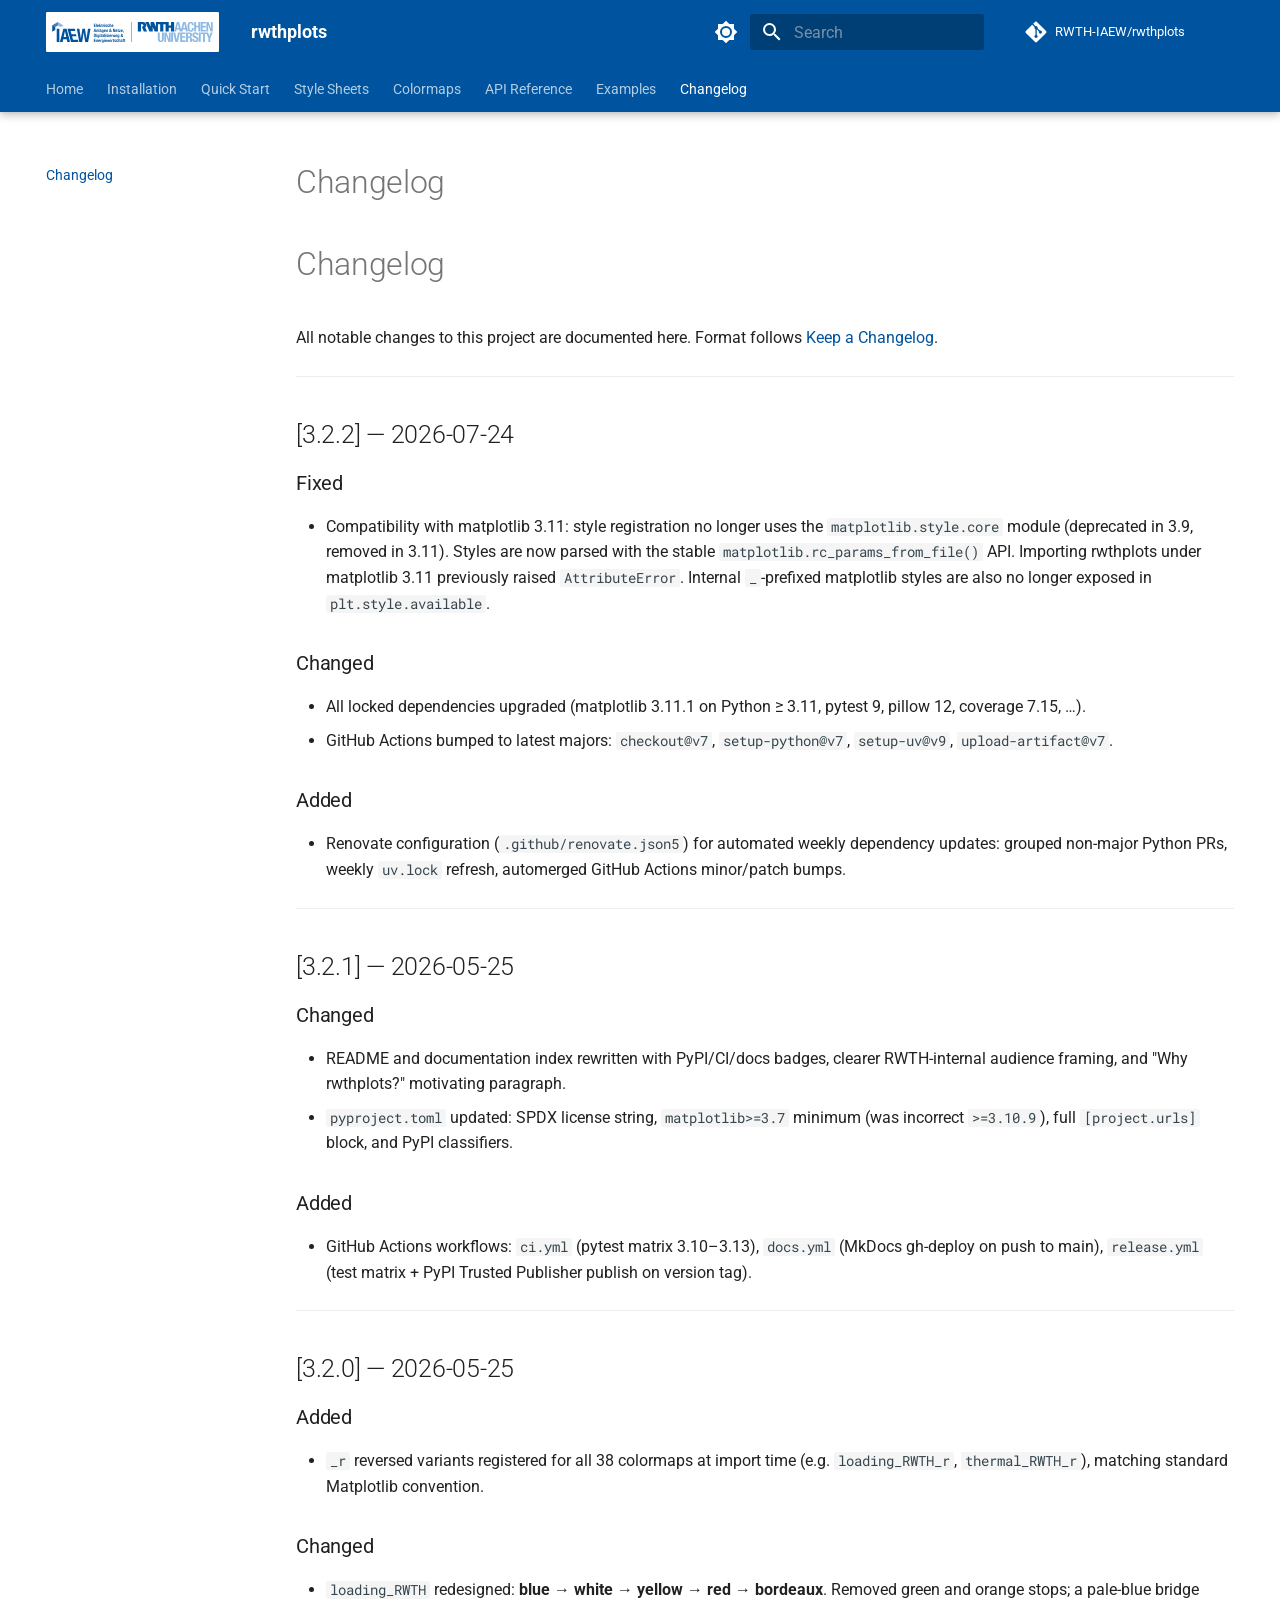
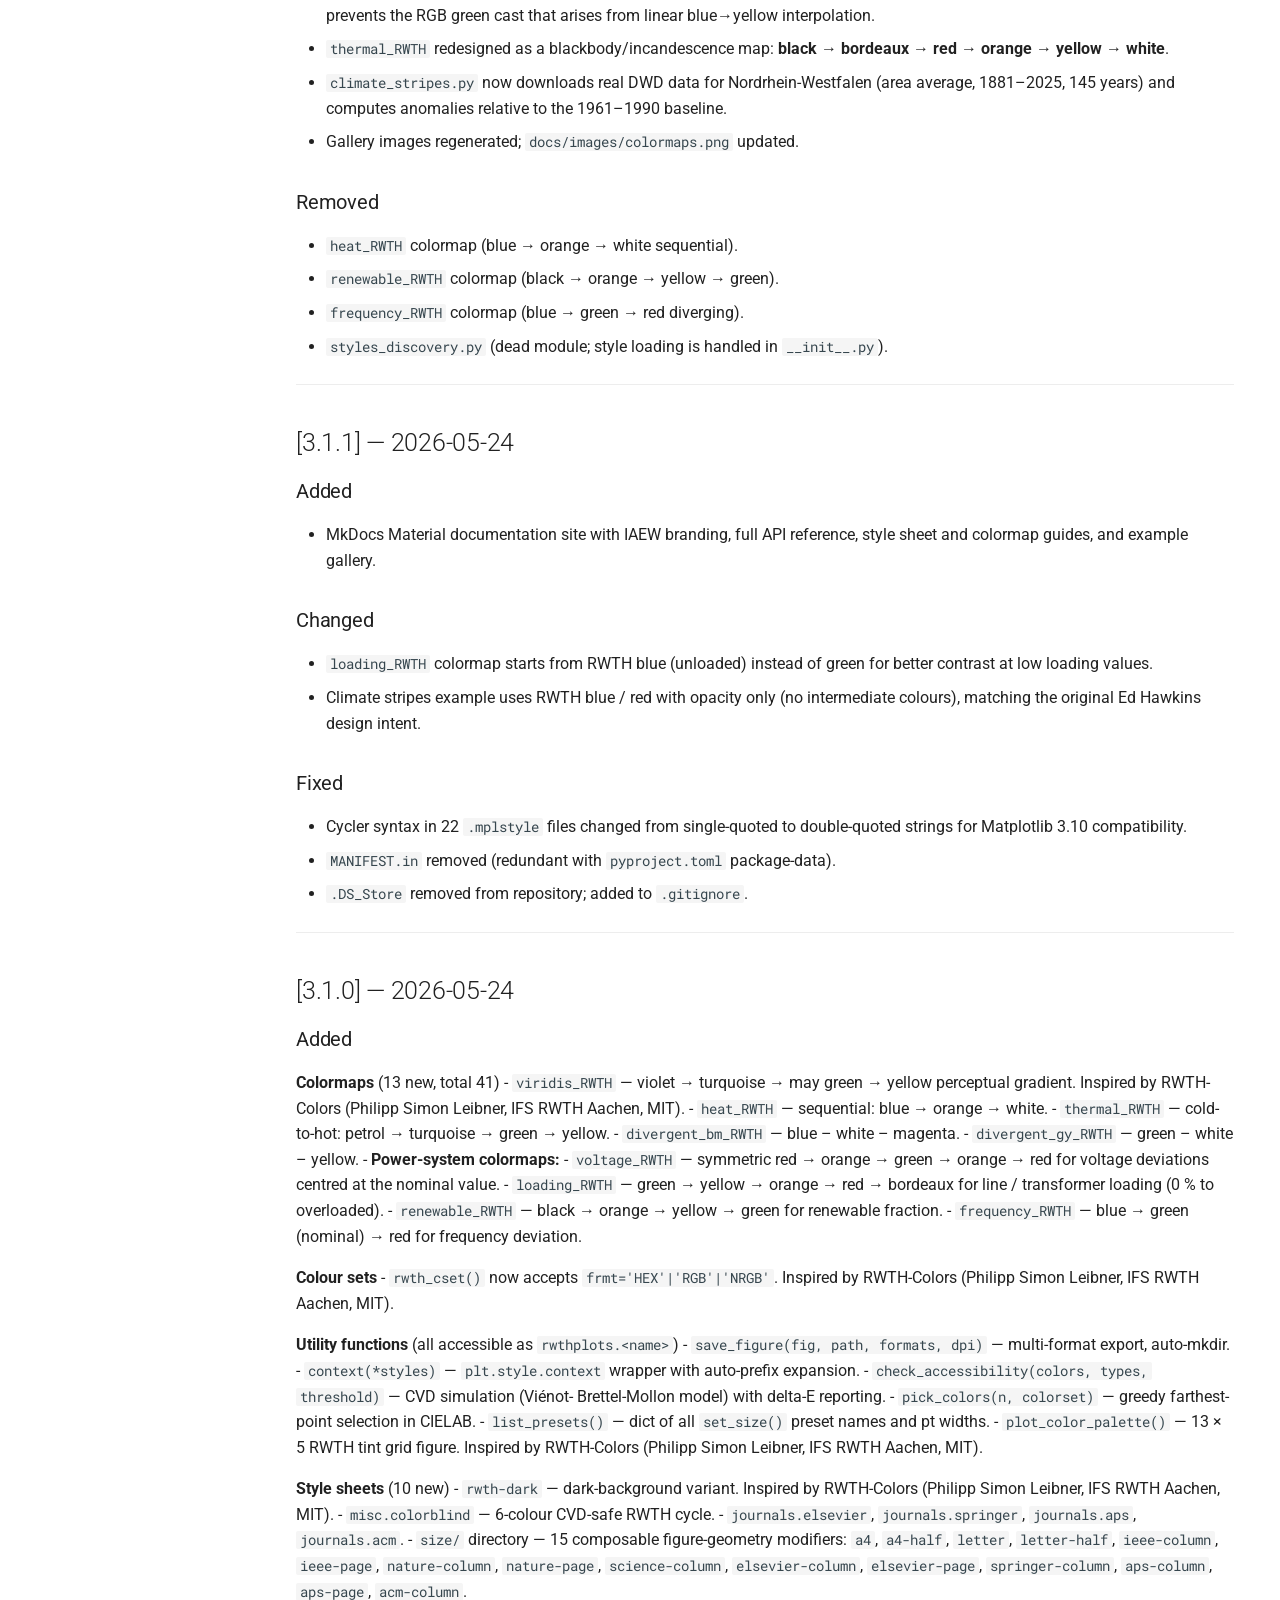
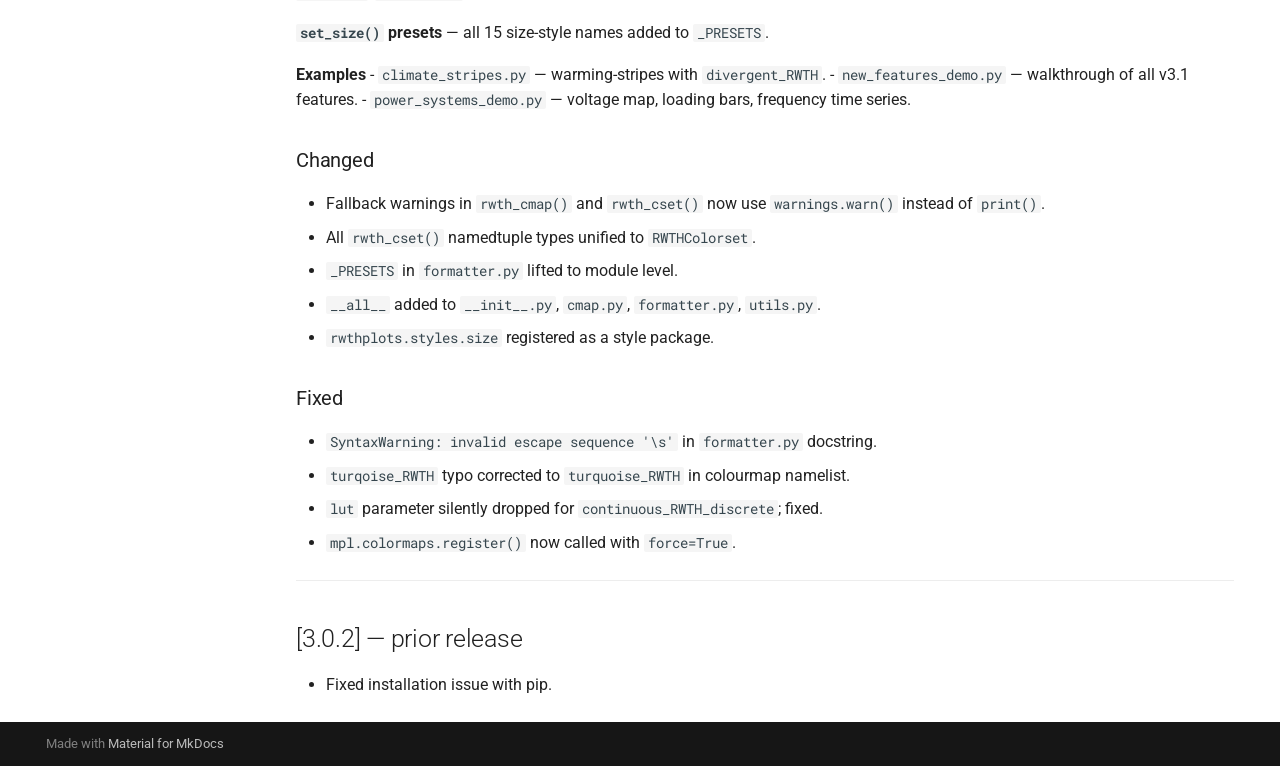
==== changelog/index.html @ e32458df "Deployed 67001d8 with MkDocs version: 1.6.1" ====
<!doctype html>
<html lang="en" class="no-js">
  <head>
    
      <meta charset="utf-8">
      <meta name="viewport" content="width=device-width,initial-scale=1">
      
        <meta name="description" content="RWTH Aachen University colours and styles for Matplotlib">
      
      
        <meta name="author" content="Steffen Kortmann">
      
      
        <link rel="canonical" href="https://rwth-iaew.github.io/rwthplots/changelog/">
      
      
        <link rel="prev" href="../examples/">
      
      
      
        
      
      
      <link rel="icon" href="../images/iaew_logo.svg">
      <meta name="generator" content="mkdocs-1.6.1, mkdocs-material-9.7.7">
    
    
      
        <title>Changelog - rwthplots</title>
      
    
    
      <link rel="stylesheet" href="../assets/stylesheets/main.ec1eaa64.min.css">
      
        
        <link rel="stylesheet" href="../assets/stylesheets/palette.ab4e12ef.min.css">
      
      


    
    
      
    
    
      
        
        
        <link rel="preconnect" href="https://fonts.gstatic.com" crossorigin>
        <link rel="stylesheet" href="https://fonts.googleapis.com/css?family=Roboto:300,300i,400,400i,700,700i%7CRoboto+Mono:400,400i,700,700i&display=fallback">
        <style>:root{--md-text-font:"Roboto";--md-code-font:"Roboto Mono"}</style>
      
    
    
      <link rel="stylesheet" href="../assets/_mkdocstrings.css">
    
      <link rel="stylesheet" href="../stylesheets/rwth.css">
    
    <script>__md_scope=new URL("..",location),__md_hash=e=>[...e].reduce(((e,_)=>(e<<5)-e+_.charCodeAt(0)),0),__md_get=(e,_=localStorage,t=__md_scope)=>JSON.parse(_.getItem(t.pathname+"."+e)),__md_set=(e,_,t=localStorage,a=__md_scope)=>{try{t.setItem(a.pathname+"."+e,JSON.stringify(_))}catch(e){}}</script>
    
      

    
    
  </head>
  
  
    
    
      
    
    
    
    
    <body dir="ltr" data-md-color-scheme="default" data-md-color-primary="custom" data-md-color-accent="custom">
  
    
    <input class="md-toggle" data-md-toggle="drawer" type="checkbox" id="__drawer" autocomplete="off">
    <input class="md-toggle" data-md-toggle="search" type="checkbox" id="__search" autocomplete="off">
    <label class="md-overlay" for="__drawer"></label>
    <div data-md-component="skip">
      
        
        <a href="#changelog" class="md-skip">
          Skip to content
        </a>
      
    </div>
    <div data-md-component="announce">
      
    </div>
    
    
      

  

<header class="md-header md-header--shadow md-header--lifted" data-md-component="header">
  <nav class="md-header__inner md-grid" aria-label="Header">
    <a href=".." title="rwthplots" class="md-header__button md-logo" aria-label="rwthplots" data-md-component="logo">
      
  <img src="../images/iaew_logo.svg" alt="logo">

    </a>
    <label class="md-header__button md-icon" for="__drawer">
      
      <svg xmlns="http://www.w3.org/2000/svg" viewBox="0 0 24 24"><path d="M3 6h18v2H3zm0 5h18v2H3zm0 5h18v2H3z"/></svg>
    </label>
    <div class="md-header__title" data-md-component="header-title">
      <div class="md-header__ellipsis">
        <div class="md-header__topic">
          <span class="md-ellipsis">
            rwthplots
          </span>
        </div>
        <div class="md-header__topic" data-md-component="header-topic">
          <span class="md-ellipsis">
            
              Changelog
            
          </span>
        </div>
      </div>
    </div>
    
      
        <form class="md-header__option" data-md-component="palette">
  
    
    
    
    <input class="md-option" data-md-color-media="" data-md-color-scheme="default" data-md-color-primary="custom" data-md-color-accent="custom"  aria-label="Switch to dark mode"  type="radio" name="__palette" id="__palette_0">
    
      <label class="md-header__button md-icon" title="Switch to dark mode" for="__palette_1" hidden>
        <svg xmlns="http://www.w3.org/2000/svg" viewBox="0 0 24 24"><path d="M12 8a4 4 0 0 0-4 4 4 4 0 0 0 4 4 4 4 0 0 0 4-4 4 4 0 0 0-4-4m0 10a6 6 0 0 1-6-6 6 6 0 0 1 6-6 6 6 0 0 1 6 6 6 6 0 0 1-6 6m8-9.31V4h-4.69L12 .69 8.69 4H4v4.69L.69 12 4 15.31V20h4.69L12 23.31 15.31 20H20v-4.69L23.31 12z"/></svg>
      </label>
    
  
    
    
    
    <input class="md-option" data-md-color-media="" data-md-color-scheme="slate" data-md-color-primary="custom" data-md-color-accent="custom"  aria-label="Switch to light mode"  type="radio" name="__palette" id="__palette_1">
    
      <label class="md-header__button md-icon" title="Switch to light mode" for="__palette_0" hidden>
        <svg xmlns="http://www.w3.org/2000/svg" viewBox="0 0 24 24"><path d="M12 18c-.89 0-1.74-.2-2.5-.55C11.56 16.5 13 14.42 13 12s-1.44-4.5-3.5-5.45C10.26 6.2 11.11 6 12 6a6 6 0 0 1 6 6 6 6 0 0 1-6 6m8-9.31V4h-4.69L12 .69 8.69 4H4v4.69L.69 12 4 15.31V20h4.69L12 23.31 15.31 20H20v-4.69L23.31 12z"/></svg>
      </label>
    
  
</form>
      
    
    
      <script>var palette=__md_get("__palette");if(palette&&palette.color){if("(prefers-color-scheme)"===palette.color.media){var media=matchMedia("(prefers-color-scheme: light)"),input=document.querySelector(media.matches?"[data-md-color-media='(prefers-color-scheme: light)']":"[data-md-color-media='(prefers-color-scheme: dark)']");palette.color.media=input.getAttribute("data-md-color-media"),palette.color.scheme=input.getAttribute("data-md-color-scheme"),palette.color.primary=input.getAttribute("data-md-color-primary"),palette.color.accent=input.getAttribute("data-md-color-accent")}for(var[key,value]of Object.entries(palette.color))document.body.setAttribute("data-md-color-"+key,value)}</script>
    
    
    
      
      
        <label class="md-header__button md-icon" for="__search">
          
          <svg xmlns="http://www.w3.org/2000/svg" viewBox="0 0 24 24"><path d="M9.5 3A6.5 6.5 0 0 1 16 9.5c0 1.61-.59 3.09-1.56 4.23l.27.27h.79l5 5-1.5 1.5-5-5v-.79l-.27-.27A6.52 6.52 0 0 1 9.5 16 6.5 6.5 0 0 1 3 9.5 6.5 6.5 0 0 1 9.5 3m0 2C7 5 5 7 5 9.5S7 14 9.5 14 14 12 14 9.5 12 5 9.5 5"/></svg>
        </label>
        <div class="md-search" data-md-component="search" role="dialog">
  <label class="md-search__overlay" for="__search"></label>
  <div class="md-search__inner" role="search">
    <form class="md-search__form" name="search">
      <input type="text" class="md-search__input" name="query" aria-label="Search" placeholder="Search" autocapitalize="off" autocorrect="off" autocomplete="off" spellcheck="false" data-md-component="search-query" required>
      <label class="md-search__icon md-icon" for="__search">
        
        <svg xmlns="http://www.w3.org/2000/svg" viewBox="0 0 24 24"><path d="M9.5 3A6.5 6.5 0 0 1 16 9.5c0 1.61-.59 3.09-1.56 4.23l.27.27h.79l5 5-1.5 1.5-5-5v-.79l-.27-.27A6.52 6.52 0 0 1 9.5 16 6.5 6.5 0 0 1 3 9.5 6.5 6.5 0 0 1 9.5 3m0 2C7 5 5 7 5 9.5S7 14 9.5 14 14 12 14 9.5 12 5 9.5 5"/></svg>
        
        <svg xmlns="http://www.w3.org/2000/svg" viewBox="0 0 24 24"><path d="M20 11v2H8l5.5 5.5-1.42 1.42L4.16 12l7.92-7.92L13.5 5.5 8 11z"/></svg>
      </label>
      <nav class="md-search__options" aria-label="Search">
        
        <button type="reset" class="md-search__icon md-icon" title="Clear" aria-label="Clear" tabindex="-1">
          
          <svg xmlns="http://www.w3.org/2000/svg" viewBox="0 0 24 24"><path d="M19 6.41 17.59 5 12 10.59 6.41 5 5 6.41 10.59 12 5 17.59 6.41 19 12 13.41 17.59 19 19 17.59 13.41 12z"/></svg>
        </button>
      </nav>
      
        <div class="md-search__suggest" data-md-component="search-suggest"></div>
      
    </form>
    <div class="md-search__output">
      <div class="md-search__scrollwrap" tabindex="0" data-md-scrollfix>
        <div class="md-search-result" data-md-component="search-result">
          <div class="md-search-result__meta">
            Initializing search
          </div>
          <ol class="md-search-result__list" role="presentation"></ol>
        </div>
      </div>
    </div>
  </div>
</div>
      
    
    
      <div class="md-header__source">
        <a href="https://github.com/RWTH-IAEW/rwthplots" title="Go to repository" class="md-source" data-md-component="source">
  <div class="md-source__icon md-icon">
    
    <svg xmlns="http://www.w3.org/2000/svg" viewBox="0 0 448 512"><!--! Font Awesome Free 7.1.0 by @fontawesome - https://fontawesome.com License - https://fontawesome.com/license/free (Icons: CC BY 4.0, Fonts: SIL OFL 1.1, Code: MIT License) Copyright 2025 Fonticons, Inc.--><path d="M439.6 236.1 244 40.5c-5.4-5.5-12.8-8.5-20.4-8.5s-15 3-20.4 8.4L162.5 81l51.5 51.5c27.1-9.1 52.7 16.8 43.4 43.7l49.7 49.7c34.2-11.8 61.2 31 35.5 56.7-26.5 26.5-70.2-2.9-56-37.3L240.3 199v121.9c25.3 12.5 22.3 41.8 9.1 55-6.4 6.4-15.2 10.1-24.3 10.1s-17.8-3.6-24.3-10.1c-17.6-17.6-11.1-46.9 11.2-56v-123c-20.8-8.5-24.6-30.7-18.6-45L142.6 101 8.5 235.1C3 240.6 0 247.9 0 255.5s3 15 8.5 20.4l195.6 195.7c5.4 5.4 12.7 8.4 20.4 8.4s15-3 20.4-8.4l194.7-194.7c5.4-5.4 8.4-12.8 8.4-20.4s-3-15-8.4-20.4"/></svg>
  </div>
  <div class="md-source__repository">
    RWTH-IAEW/rwthplots
  </div>
</a>
      </div>
    
  </nav>
  
    
      
<nav class="md-tabs" aria-label="Tabs" data-md-component="tabs">
  <div class="md-grid">
    <ul class="md-tabs__list">
      
        
  
  
  
  
    <li class="md-tabs__item">
      <a href=".." class="md-tabs__link">
        
  
  
    
  
  Home

      </a>
    </li>
  

      
        
  
  
  
  
    <li class="md-tabs__item">
      <a href="../installation/" class="md-tabs__link">
        
  
  
    
  
  Installation

      </a>
    </li>
  

      
        
  
  
  
  
    <li class="md-tabs__item">
      <a href="../quickstart/" class="md-tabs__link">
        
  
  
    
  
  Quick Start

      </a>
    </li>
  

      
        
  
  
  
  
    
    
      <li class="md-tabs__item">
        <a href="../styles/" class="md-tabs__link">
          
  
  
  Style Sheets

        </a>
      </li>
    
  

      
        
  
  
  
  
    <li class="md-tabs__item">
      <a href="../colormaps/" class="md-tabs__link">
        
  
  
    
  
  Colormaps

      </a>
    </li>
  

      
        
  
  
  
  
    
    
      <li class="md-tabs__item">
        <a href="../api/cmap/" class="md-tabs__link">
          
  
  
  API Reference

        </a>
      </li>
    
  

      
        
  
  
  
  
    <li class="md-tabs__item">
      <a href="../examples/" class="md-tabs__link">
        
  
  
    
  
  Examples

      </a>
    </li>
  

      
        
  
  
  
    
  
  
    <li class="md-tabs__item md-tabs__item--active">
      <a href="./" class="md-tabs__link">
        
  
  
    
  
  Changelog

      </a>
    </li>
  

      
    </ul>
  </div>
</nav>
    
  
</header>
    
    <div class="md-container" data-md-component="container">
      
      
        
      
      <main class="md-main" data-md-component="main">
        <div class="md-main__inner md-grid">
          
            
              
              <div class="md-sidebar md-sidebar--primary" data-md-component="sidebar" data-md-type="navigation" >
                <div class="md-sidebar__scrollwrap">
                  <div class="md-sidebar__inner">
                    


  


  

<nav class="md-nav md-nav--primary md-nav--lifted md-nav--integrated" aria-label="Navigation" data-md-level="0">
  <label class="md-nav__title" for="__drawer">
    <a href=".." title="rwthplots" class="md-nav__button md-logo" aria-label="rwthplots" data-md-component="logo">
      
  <img src="../images/iaew_logo.svg" alt="logo">

    </a>
    rwthplots
  </label>
  
    <div class="md-nav__source">
      <a href="https://github.com/RWTH-IAEW/rwthplots" title="Go to repository" class="md-source" data-md-component="source">
  <div class="md-source__icon md-icon">
    
    <svg xmlns="http://www.w3.org/2000/svg" viewBox="0 0 448 512"><!--! Font Awesome Free 7.1.0 by @fontawesome - https://fontawesome.com License - https://fontawesome.com/license/free (Icons: CC BY 4.0, Fonts: SIL OFL 1.1, Code: MIT License) Copyright 2025 Fonticons, Inc.--><path d="M439.6 236.1 244 40.5c-5.4-5.5-12.8-8.5-20.4-8.5s-15 3-20.4 8.4L162.5 81l51.5 51.5c27.1-9.1 52.7 16.8 43.4 43.7l49.7 49.7c34.2-11.8 61.2 31 35.5 56.7-26.5 26.5-70.2-2.9-56-37.3L240.3 199v121.9c25.3 12.5 22.3 41.8 9.1 55-6.4 6.4-15.2 10.1-24.3 10.1s-17.8-3.6-24.3-10.1c-17.6-17.6-11.1-46.9 11.2-56v-123c-20.8-8.5-24.6-30.7-18.6-45L142.6 101 8.5 235.1C3 240.6 0 247.9 0 255.5s3 15 8.5 20.4l195.6 195.7c5.4 5.4 12.7 8.4 20.4 8.4s15-3 20.4-8.4l194.7-194.7c5.4-5.4 8.4-12.8 8.4-20.4s-3-15-8.4-20.4"/></svg>
  </div>
  <div class="md-source__repository">
    RWTH-IAEW/rwthplots
  </div>
</a>
    </div>
  
  <ul class="md-nav__list" data-md-scrollfix>
    
      
      
  
  
  
  
    <li class="md-nav__item">
      <a href=".." class="md-nav__link">
        
  
  
  <span class="md-ellipsis">
    
  
    Home
  

    
  </span>
  
  

      </a>
    </li>
  

    
      
      
  
  
  
  
    <li class="md-nav__item">
      <a href="../installation/" class="md-nav__link">
        
  
  
  <span class="md-ellipsis">
    
  
    Installation
  

    
  </span>
  
  

      </a>
    </li>
  

    
      
      
  
  
  
  
    <li class="md-nav__item">
      <a href="../quickstart/" class="md-nav__link">
        
  
  
  <span class="md-ellipsis">
    
  
    Quick Start
  

    
  </span>
  
  

      </a>
    </li>
  

    
      
      
  
  
  
  
    
    
    
    
      
      
        
      
    
    
    <li class="md-nav__item md-nav__item--nested">
      
        
        
          
        
        <input class="md-nav__toggle md-toggle md-toggle--indeterminate" type="checkbox" id="__nav_4" >
        
          
          <label class="md-nav__link" for="__nav_4" id="__nav_4_label" tabindex="0">
            
  
  
  <span class="md-ellipsis">
    
  
    Style Sheets
  

    
  </span>
  
  

            <span class="md-nav__icon md-icon"></span>
          </label>
        
        <nav class="md-nav" data-md-level="1" aria-labelledby="__nav_4_label" aria-expanded="false">
          <label class="md-nav__title" for="__nav_4">
            <span class="md-nav__icon md-icon"></span>
            
  
    Style Sheets
  

          </label>
          <ul class="md-nav__list" data-md-scrollfix>
            
              
                
  
  
  
  
    <li class="md-nav__item">
      <a href="../styles/" class="md-nav__link">
        
  
  
  <span class="md-ellipsis">
    
  
    Overview
  

    
  </span>
  
  

      </a>
    </li>
  

              
            
          </ul>
        </nav>
      
    </li>
  

    
      
      
  
  
  
  
    <li class="md-nav__item">
      <a href="../colormaps/" class="md-nav__link">
        
  
  
  <span class="md-ellipsis">
    
  
    Colormaps
  

    
  </span>
  
  

      </a>
    </li>
  

    
      
      
  
  
  
  
    
    
    
    
      
      
        
      
    
    
    <li class="md-nav__item md-nav__item--nested">
      
        
        
          
        
        <input class="md-nav__toggle md-toggle md-toggle--indeterminate" type="checkbox" id="__nav_6" >
        
          
          <label class="md-nav__link" for="__nav_6" id="__nav_6_label" tabindex="0">
            
  
  
  <span class="md-ellipsis">
    
  
    API Reference
  

    
  </span>
  
  

            <span class="md-nav__icon md-icon"></span>
          </label>
        
        <nav class="md-nav" data-md-level="1" aria-labelledby="__nav_6_label" aria-expanded="false">
          <label class="md-nav__title" for="__nav_6">
            <span class="md-nav__icon md-icon"></span>
            
  
    API Reference
  

          </label>
          <ul class="md-nav__list" data-md-scrollfix>
            
              
                
  
  
  
  
    <li class="md-nav__item">
      <a href="../api/cmap/" class="md-nav__link">
        
  
  
  <span class="md-ellipsis">
    
  
    Colormaps
  

    
  </span>
  
  

      </a>
    </li>
  

              
            
              
                
  
  
  
  
    <li class="md-nav__item">
      <a href="../api/formatter/" class="md-nav__link">
        
  
  
  <span class="md-ellipsis">
    
  
    Formatter
  

    
  </span>
  
  

      </a>
    </li>
  

              
            
              
                
  
  
  
  
    <li class="md-nav__item">
      <a href="../api/utils/" class="md-nav__link">
        
  
  
  <span class="md-ellipsis">
    
  
    Utilities
  

    
  </span>
  
  

      </a>
    </li>
  

              
            
          </ul>
        </nav>
      
    </li>
  

    
      
      
  
  
  
  
    <li class="md-nav__item">
      <a href="../examples/" class="md-nav__link">
        
  
  
  <span class="md-ellipsis">
    
  
    Examples
  

    
  </span>
  
  

      </a>
    </li>
  

    
      
      
  
  
    
  
  
  
    <li class="md-nav__item md-nav__item--active">
      
      <input class="md-nav__toggle md-toggle" type="checkbox" id="__toc">
      
      
        
      
      
      <a href="./" class="md-nav__link md-nav__link--active">
        
  
  
  <span class="md-ellipsis">
    
  
    Changelog
  

    
  </span>
  
  

      </a>
      
    </li>
  

    
  </ul>
</nav>
                  </div>
                </div>
              </div>
            
            
          
          
            <div class="md-content" data-md-component="content">
              
              <article class="md-content__inner md-typeset">
                
                  


  
  


<h1 id="changelog">Changelog<a class="headerlink" href="#changelog" title="Permanent link">&para;</a></h1>
<h1 id="changelog_1">Changelog<a class="headerlink" href="#changelog_1" title="Permanent link">&para;</a></h1>
<p>All notable changes to this project are documented here.
Format follows <a href="https://keepachangelog.com/en/1.1.0/">Keep a Changelog</a>.</p>
<hr />
<h2 id="322-2026-07-24">[3.2.2] — 2026-07-24<a class="headerlink" href="#322-2026-07-24" title="Permanent link">&para;</a></h2>
<h3 id="fixed">Fixed<a class="headerlink" href="#fixed" title="Permanent link">&para;</a></h3>
<ul>
<li>Compatibility with matplotlib 3.11: style registration no longer uses the
  <code>matplotlib.style.core</code> module (deprecated in 3.9, removed in 3.11).
  Styles are now parsed with the stable <code>matplotlib.rc_params_from_file()</code>
  API. Importing rwthplots under matplotlib 3.11 previously raised
  <code>AttributeError</code>. Internal <code>_</code>-prefixed matplotlib styles are also no
  longer exposed in <code>plt.style.available</code>.</li>
</ul>
<h3 id="changed">Changed<a class="headerlink" href="#changed" title="Permanent link">&para;</a></h3>
<ul>
<li>All locked dependencies upgraded (matplotlib 3.11.1 on Python ≥ 3.11,
  pytest 9, pillow 12, coverage 7.15, …).</li>
<li>GitHub Actions bumped to latest majors: <code>checkout@v7</code>, <code>setup-python@v7</code>,
  <code>setup-uv@v9</code>, <code>upload-artifact@v7</code>.</li>
</ul>
<h3 id="added">Added<a class="headerlink" href="#added" title="Permanent link">&para;</a></h3>
<ul>
<li>Renovate configuration (<code>.github/renovate.json5</code>) for automated weekly
  dependency updates: grouped non-major Python PRs, weekly <code>uv.lock</code>
  refresh, automerged GitHub Actions minor/patch bumps.</li>
</ul>
<hr />
<h2 id="321-2026-05-25">[3.2.1] — 2026-05-25<a class="headerlink" href="#321-2026-05-25" title="Permanent link">&para;</a></h2>
<h3 id="changed_1">Changed<a class="headerlink" href="#changed_1" title="Permanent link">&para;</a></h3>
<ul>
<li>README and documentation index rewritten with PyPI/CI/docs badges, clearer
  RWTH-internal audience framing, and "Why rwthplots?" motivating paragraph.</li>
<li><code>pyproject.toml</code> updated: SPDX license string, <code>matplotlib&gt;=3.7</code> minimum
  (was incorrect <code>&gt;=3.10.9</code>), full <code>[project.urls]</code> block, and PyPI classifiers.</li>
</ul>
<h3 id="added_1">Added<a class="headerlink" href="#added_1" title="Permanent link">&para;</a></h3>
<ul>
<li>GitHub Actions workflows: <code>ci.yml</code> (pytest matrix 3.10–3.13), <code>docs.yml</code>
  (MkDocs gh-deploy on push to main), <code>release.yml</code> (test matrix + PyPI
  Trusted Publisher publish on version tag).</li>
</ul>
<hr />
<h2 id="320-2026-05-25">[3.2.0] — 2026-05-25<a class="headerlink" href="#320-2026-05-25" title="Permanent link">&para;</a></h2>
<h3 id="added_2">Added<a class="headerlink" href="#added_2" title="Permanent link">&para;</a></h3>
<ul>
<li><code>_r</code> reversed variants registered for all 38 colormaps at import time
  (e.g. <code>loading_RWTH_r</code>, <code>thermal_RWTH_r</code>), matching standard Matplotlib
  convention.</li>
</ul>
<h3 id="changed_2">Changed<a class="headerlink" href="#changed_2" title="Permanent link">&para;</a></h3>
<ul>
<li><code>loading_RWTH</code> redesigned: <strong>blue → white → yellow → red → bordeaux</strong>.
  Removed green and orange stops; a pale-blue bridge prevents the RGB
  green cast that arises from linear blue→yellow interpolation.</li>
<li><code>thermal_RWTH</code> redesigned as a blackbody/incandescence map:
  <strong>black → bordeaux → red → orange → yellow → white</strong>.</li>
<li><code>climate_stripes.py</code> now downloads real DWD data for Nordrhein-Westfalen
  (area average, 1881–2025, 145 years) and computes anomalies relative to
  the 1961–1990 baseline.</li>
<li>Gallery images regenerated; <code>docs/images/colormaps.png</code> updated.</li>
</ul>
<h3 id="removed">Removed<a class="headerlink" href="#removed" title="Permanent link">&para;</a></h3>
<ul>
<li><code>heat_RWTH</code> colormap (blue → orange → white sequential).</li>
<li><code>renewable_RWTH</code> colormap (black → orange → yellow → green).</li>
<li><code>frequency_RWTH</code> colormap (blue → green → red diverging).</li>
<li><code>styles_discovery.py</code> (dead module; style loading is handled in <code>__init__.py</code>).</li>
</ul>
<hr />
<h2 id="311-2026-05-24">[3.1.1] — 2026-05-24<a class="headerlink" href="#311-2026-05-24" title="Permanent link">&para;</a></h2>
<h3 id="added_3">Added<a class="headerlink" href="#added_3" title="Permanent link">&para;</a></h3>
<ul>
<li>MkDocs Material documentation site with IAEW branding, full API reference,
  style sheet and colormap guides, and example gallery.</li>
</ul>
<h3 id="changed_3">Changed<a class="headerlink" href="#changed_3" title="Permanent link">&para;</a></h3>
<ul>
<li><code>loading_RWTH</code> colormap starts from RWTH blue (unloaded) instead of green
  for better contrast at low loading values.</li>
<li>Climate stripes example uses RWTH blue / red with opacity only (no
  intermediate colours), matching the original Ed Hawkins design intent.</li>
</ul>
<h3 id="fixed_1">Fixed<a class="headerlink" href="#fixed_1" title="Permanent link">&para;</a></h3>
<ul>
<li>Cycler syntax in 22 <code>.mplstyle</code> files changed from single-quoted to
  double-quoted strings for Matplotlib 3.10 compatibility.</li>
<li><code>MANIFEST.in</code> removed (redundant with <code>pyproject.toml</code> package-data).</li>
<li><code>.DS_Store</code> removed from repository; added to <code>.gitignore</code>.</li>
</ul>
<hr />
<h2 id="310-2026-05-24">[3.1.0] — 2026-05-24<a class="headerlink" href="#310-2026-05-24" title="Permanent link">&para;</a></h2>
<h3 id="added_4">Added<a class="headerlink" href="#added_4" title="Permanent link">&para;</a></h3>
<p><strong>Colormaps</strong> (13 new, total 41)
- <code>viridis_RWTH</code> — violet → turquoise → may green → yellow perceptual gradient.
  Inspired by RWTH-Colors (Philipp Simon Leibner, IFS RWTH Aachen, MIT).
- <code>heat_RWTH</code> — sequential: blue → orange → white.
- <code>thermal_RWTH</code> — cold-to-hot: petrol → turquoise → green → yellow.
- <code>divergent_bm_RWTH</code> — blue – white – magenta.
- <code>divergent_gy_RWTH</code> — green – white – yellow.
- <strong>Power-system colormaps:</strong>
  - <code>voltage_RWTH</code> — symmetric red → orange → green → orange → red for
    voltage deviations centred at the nominal value.
  - <code>loading_RWTH</code> — green → yellow → orange → red → bordeaux for line /
    transformer loading (0 % to overloaded).
  - <code>renewable_RWTH</code> — black → orange → yellow → green for renewable fraction.
  - <code>frequency_RWTH</code> — blue → green (nominal) → red for frequency deviation.</p>
<p><strong>Colour sets</strong>
- <code>rwth_cset()</code> now accepts <code>frmt='HEX'|'RGB'|'NRGB'</code>.
  Inspired by RWTH-Colors (Philipp Simon Leibner, IFS RWTH Aachen, MIT).</p>
<p><strong>Utility functions</strong> (all accessible as <code>rwthplots.&lt;name&gt;</code>)
- <code>save_figure(fig, path, formats, dpi)</code> — multi-format export, auto-mkdir.
- <code>context(*styles)</code> — <code>plt.style.context</code> wrapper with auto-prefix expansion.
- <code>check_accessibility(colors, types, threshold)</code> — CVD simulation (Viénot-
  Brettel-Mollon model) with delta-E reporting.
- <code>pick_colors(n, colorset)</code> — greedy farthest-point selection in CIELAB.
- <code>list_presets()</code> — dict of all <code>set_size()</code> preset names and pt widths.
- <code>plot_color_palette()</code> — 13 × 5 RWTH tint grid figure.
  Inspired by RWTH-Colors (Philipp Simon Leibner, IFS RWTH Aachen, MIT).</p>
<p><strong>Style sheets</strong> (10 new)
- <code>rwth-dark</code> — dark-background variant.
  Inspired by RWTH-Colors (Philipp Simon Leibner, IFS RWTH Aachen, MIT).
- <code>misc.colorblind</code> — 6-colour CVD-safe RWTH cycle.
- <code>journals.elsevier</code>, <code>journals.springer</code>, <code>journals.aps</code>, <code>journals.acm</code>.
- <code>size/</code> directory — 15 composable figure-geometry modifiers:
  <code>a4</code>, <code>a4-half</code>, <code>letter</code>, <code>letter-half</code>, <code>ieee-column</code>, <code>ieee-page</code>,
  <code>nature-column</code>, <code>nature-page</code>, <code>science-column</code>, <code>elsevier-column</code>,
  <code>elsevier-page</code>, <code>springer-column</code>, <code>aps-column</code>, <code>aps-page</code>, <code>acm-column</code>.</p>
<p><strong><code>set_size()</code> presets</strong> — all 15 size-style names added to <code>_PRESETS</code>.</p>
<p><strong>Examples</strong>
- <code>climate_stripes.py</code> — warming-stripes with <code>divergent_RWTH</code>.
- <code>new_features_demo.py</code> — walkthrough of all v3.1 features.
- <code>power_systems_demo.py</code> — voltage map, loading bars, frequency time series.</p>
<h3 id="changed_4">Changed<a class="headerlink" href="#changed_4" title="Permanent link">&para;</a></h3>
<ul>
<li>Fallback warnings in <code>rwth_cmap()</code> and <code>rwth_cset()</code> now use
  <code>warnings.warn()</code> instead of <code>print()</code>.</li>
<li>All <code>rwth_cset()</code> namedtuple types unified to <code>RWTHColorset</code>.</li>
<li><code>_PRESETS</code> in <code>formatter.py</code> lifted to module level.</li>
<li><code>__all__</code> added to <code>__init__.py</code>, <code>cmap.py</code>, <code>formatter.py</code>, <code>utils.py</code>.</li>
<li><code>rwthplots.styles.size</code> registered as a style package.</li>
</ul>
<h3 id="fixed_2">Fixed<a class="headerlink" href="#fixed_2" title="Permanent link">&para;</a></h3>
<ul>
<li><code>SyntaxWarning: invalid escape sequence '\s'</code> in <code>formatter.py</code> docstring.</li>
<li><code>turqoise_RWTH</code> typo corrected to <code>turquoise_RWTH</code> in colourmap namelist.</li>
<li><code>lut</code> parameter silently dropped for <code>continuous_RWTH_discrete</code>; fixed.</li>
<li><code>mpl.colormaps.register()</code> now called with <code>force=True</code>.</li>
</ul>
<hr />
<h2 id="302-prior-release">[3.0.2] — prior release<a class="headerlink" href="#302-prior-release" title="Permanent link">&para;</a></h2>
<ul>
<li>Fixed installation issue with pip.</li>
</ul>












                
              </article>
            </div>
          
          
<script>var target=document.getElementById(location.hash.slice(1));target&&target.name&&(target.checked=target.name.startsWith("__tabbed_"))</script>
        </div>
        
          <button type="button" class="md-top md-icon" data-md-component="top" hidden>
  
  <svg xmlns="http://www.w3.org/2000/svg" viewBox="0 0 24 24"><path d="M13 20h-2V8l-5.5 5.5-1.42-1.42L12 4.16l7.92 7.92-1.42 1.42L13 8z"/></svg>
  Back to top
</button>
        
      </main>
      
        <footer class="md-footer">
  
  <div class="md-footer-meta md-typeset">
    <div class="md-footer-meta__inner md-grid">
      <div class="md-copyright">
  
  
    Made with
    <a href="https://squidfunk.github.io/mkdocs-material/" target="_blank" rel="noopener">
      Material for MkDocs
    </a>
  
</div>
      
    </div>
  </div>
</footer>
      
    </div>
    <div class="md-dialog" data-md-component="dialog">
      <div class="md-dialog__inner md-typeset"></div>
    </div>
    
    
    
      
      
      <script id="__config" type="application/json">{"annotate": null, "base": "..", "features": ["navigation.tabs", "navigation.tabs.sticky", "navigation.sections", "navigation.expand", "navigation.top", "search.highlight", "search.suggest", "content.code.copy", "content.code.annotate", "toc.integrate"], "search": "../assets/javascripts/workers/search.2c215733.min.js", "tags": null, "translations": {"clipboard.copied": "Copied to clipboard", "clipboard.copy": "Copy to clipboard", "search.result.more.one": "1 more on this page", "search.result.more.other": "# more on this page", "search.result.none": "No matching documents", "search.result.one": "1 matching document", "search.result.other": "# matching documents", "search.result.placeholder": "Type to start searching", "search.result.term.missing": "Missing", "select.version": "Select version"}, "version": null}</script>
    
    
      <script src="../assets/javascripts/bundle.d7400e89.min.js"></script>
      
    
  </body>
</html>
---- assets/stylesheets/main.ec1eaa64.min.css ----
@charset "UTF-8";html{-webkit-text-size-adjust:none;-moz-text-size-adjust:none;text-size-adjust:none;box-sizing:border-box}*,:after,:before{box-sizing:inherit}@media (prefers-reduced-motion){*,:after,:before{transition:none!important}}body{margin:0}a,button,input,label{-webkit-tap-highlight-color:transparent}a{color:inherit;text-decoration:none}hr{border:0;box-sizing:initial;display:block;height:.05rem;overflow:visible;padding:0}small{font-size:80%}sub,sup{line-height:1em}img{border-style:none}table{border-collapse:initial;border-spacing:0}td,th{font-weight:400;vertical-align:top}button{background:#0000;border:0;font-family:inherit;font-size:inherit;margin:0;padding:0}input{border:0;outline:none}:root{--md-primary-fg-color:#4051b5;--md-primary-fg-color--light:#5d6cc0;--md-primary-fg-color--dark:#303fa1;--md-primary-bg-color:#fff;--md-primary-bg-color--light:#ffffffb3;--md-accent-fg-color:#526cfe;--md-accent-fg-color--transparent:#526cfe1a;--md-accent-bg-color:#fff;--md-accent-bg-color--light:#ffffffb3}[data-md-color-scheme=default]{color-scheme:light}[data-md-color-scheme=default] img[src$="#gh-dark-mode-only"],[data-md-color-scheme=default] img[src$="#only-dark"]{display:none}:root,[data-md-color-scheme=default]{--md-hue:225deg;--md-default-fg-color:#000000de;--md-default-fg-color--light:#0000008a;--md-default-fg-color--lighter:#00000052;--md-default-fg-color--lightest:#00000012;--md-default-bg-color:#fff;--md-default-bg-color--light:#ffffffb3;--md-default-bg-color--lighter:#ffffff4d;--md-default-bg-color--lightest:#ffffff1f;--md-code-fg-color:#36464e;--md-code-bg-color:#f5f5f5;--md-code-bg-color--light:#f5f5f5b3;--md-code-bg-color--lighter:#f5f5f54d;--md-code-hl-color:#4287ff;--md-code-hl-color--light:#4287ff1a;--md-code-hl-number-color:#d52a2a;--md-code-hl-special-color:#db1457;--md-code-hl-function-color:#a846b9;--md-code-hl-constant-color:#6e59d9;--md-code-hl-keyword-color:#3f6ec6;--md-code-hl-string-color:#1c7d4d;--md-code-hl-name-color:var(--md-code-fg-color);--md-code-hl-operator-color:var(--md-default-fg-color--light);--md-code-hl-punctuation-color:var(--md-default-fg-color--light);--md-code-hl-comment-color:var(--md-default-fg-color--light);--md-code-hl-generic-color:var(--md-default-fg-color--light);--md-code-hl-variable-color:var(--md-default-fg-color--light);--md-typeset-color:var(--md-default-fg-color);--md-typeset-a-color:var(--md-primary-fg-color);--md-typeset-del-color:#f5503d26;--md-typeset-ins-color:#0bd57026;--md-typeset-kbd-color:#fafafa;--md-typeset-kbd-accent-color:#fff;--md-typeset-kbd-border-color:#b8b8b8;--md-typeset-mark-color:#ffff0080;--md-typeset-table-color:#0000001f;--md-typeset-table-color--light:rgba(0,0,0,.035);--md-admonition-fg-color:var(--md-default-fg-color);--md-admonition-bg-color:var(--md-default-bg-color);--md-warning-fg-color:#000000de;--md-warning-bg-color:#ff9;--md-footer-fg-color:#fff;--md-footer-fg-color--light:#ffffffb3;--md-footer-fg-color--lighter:#ffffff73;--md-footer-bg-color:#000000de;--md-footer-bg-color--dark:#00000052;--md-shadow-z1:0 0.2rem 0.5rem #0000000d,0 0 0.05rem #0000001a;--md-shadow-z2:0 0.2rem 0.5rem #0000001a,0 0 0.05rem #00000040;--md-shadow-z3:0 0.2rem 0.5rem #0003,0 0 0.05rem #00000059}.md-icon svg{fill:currentcolor;display:block;height:1.2rem;width:1.2rem}body{-webkit-font-smoothing:antialiased;-moz-osx-font-smoothing:grayscale;--md-text-font-family:var(--md-text-font,_),-apple-system,BlinkMacSystemFont,Helvetica,Arial,sans-serif;--md-code-font-family:var(--md-code-font,_),SFMono-Regular,Consolas,Menlo,monospace}aside,body,input{font-feature-settings:"kern","liga";color:var(--md-typeset-color);font-family:var(--md-text-font-family)}code,kbd,pre{font-feature-settings:"kern";font-family:var(--md-code-font-family)}:root{--md-typeset-table-sort-icon:url('data:image/svg+xml;charset=utf-8,<svg xmlns="http://www.w3.org/2000/svg" viewBox="0 0 24 24"><path d="m18 21-4-4h3V7h-3l4-4 4 4h-3v10h3M2 19v-2h10v2M2 13v-2h7v2M2 7V5h4v2z"/></svg>');--md-typeset-table-sort-icon--asc:url('data:image/svg+xml;charset=utf-8,<svg xmlns="http://www.w3.org/2000/svg" viewBox="0 0 24 24"><path d="M19 17h3l-4 4-4-4h3V3h2M2 17h10v2H2M6 5v2H2V5m0 6h7v2H2z"/></svg>');--md-typeset-table-sort-icon--desc:url('data:image/svg+xml;charset=utf-8,<svg xmlns="http://www.w3.org/2000/svg" viewBox="0 0 24 24"><path d="M19 7h3l-4-4-4 4h3v14h2M2 17h10v2H2M6 5v2H2V5m0 6h7v2H2z"/></svg>')}.md-typeset{-webkit-print-color-adjust:exact;color-adjust:exact;font-size:.8rem;line-height:1.6;overflow-wrap:break-word}@media print{.md-typeset{font-size:.68rem}}.md-typeset blockquote,.md-typeset dl,.md-typeset figure,.md-typeset ol,.md-typeset pre,.md-typeset ul{margin-bottom:1em;margin-top:1em}.md-typeset h1{color:var(--md-default-fg-color--light);font-size:2em;line-height:1.3;margin:0 0 1.25em}.md-typeset h1,.md-typeset h2{font-weight:300;letter-spacing:-.01em}.md-typeset h2{font-size:1.5625em;line-height:1.4;margin:1.6em 0 .64em}.md-typeset h3{font-size:1.25em;font-weight:400;letter-spacing:-.01em;line-height:1.5;margin:1.6em 0 .8em}.md-typeset h2+h3{margin-top:.8em}.md-typeset h4{font-weight:700;letter-spacing:-.01em;margin:1em 0}.md-typeset h5,.md-typeset h6{color:var(--md-default-fg-color--light);font-size:.8em;font-weight:700;letter-spacing:-.01em;margin:1.25em 0}.md-typeset h5{text-transform:uppercase}.md-typeset h5 code{text-transform:none}.md-typeset hr{border-bottom:.05rem solid var(--md-default-fg-color--lightest);display:flow-root;margin:1.5em 0}.md-typeset a{color:var(--md-typeset-a-color);word-break:break-word}.md-typeset a,.md-typeset a:before{transition:color 125ms}.md-typeset a:focus,.md-typeset a:hover{color:var(--md-accent-fg-color)}.md-typeset a:focus code,.md-typeset a:hover code{background-color:var(--md-accent-fg-color--transparent);color:var(--md-accent-fg-color)}.md-typeset a code{color:var(--md-typeset-a-color)}.md-typeset a.focus-visible{outline-color:var(--md-accent-fg-color);outline-offset:.2rem}.md-typeset code,.md-typeset kbd,.md-typeset pre{color:var(--md-code-fg-color);direction:ltr;font-variant-ligatures:none;transition:background-color 125ms}@media print{.md-typeset code,.md-typeset kbd,.md-typeset pre{white-space:pre-wrap}}.md-typeset code{background-color:var(--md-code-bg-color);border-radius:.1rem;-webkit-box-decoration-break:clone;box-decoration-break:clone;font-size:.85em;padding:0 .2941176471em;transition:color 125ms,background-color 125ms;word-break:break-word}.md-typeset code:not(.focus-visible){-webkit-tap-highlight-color:transparent;outline:none}.md-typeset pre{display:flow-root;line-height:1.4;position:relative}.md-typeset pre>code{-webkit-box-decoration-break:slice;box-decoration-break:slice;box-shadow:none;display:block;margin:0;outline-color:var(--md-accent-fg-color);overflow:auto;padding:.7720588235em 1.1764705882em;scrollbar-color:var(--md-default-fg-color--lighter) #0000;scrollbar-width:thin;touch-action:auto;word-break:normal}.md-typeset pre>code:hover{scrollbar-color:var(--md-accent-fg-color) #0000}.md-typeset pre>code::-webkit-scrollbar{height:.2rem;width:.2rem}.md-typeset pre>code::-webkit-scrollbar-thumb{background-color:var(--md-default-fg-color--lighter)}.md-typeset pre>code::-webkit-scrollbar-thumb:hover{background-color:var(--md-accent-fg-color)}.md-typeset kbd{background-color:var(--md-typeset-kbd-color);border-radius:.1rem;box-shadow:0 .1rem 0 .05rem var(--md-typeset-kbd-border-color),0 .1rem 0 var(--md-typeset-kbd-border-color),0 -.1rem .2rem var(--md-typeset-kbd-accent-color) inset;color:var(--md-default-fg-color);display:inline-block;font-size:.75em;padding:0 .6666666667em;vertical-align:text-top;word-break:break-word}.md-typeset mark{background-color:var(--md-typeset-mark-color);-webkit-box-decoration-break:clone;box-decoration-break:clone;color:inherit;word-break:break-word}.md-typeset abbr{cursor:help;text-decoration:none}.md-typeset [data-preview],.md-typeset abbr{border-bottom:.05rem dotted var(--md-default-fg-color--light)}.md-typeset small{opacity:.75}[dir=ltr] .md-typeset sub,[dir=ltr] .md-typeset sup{margin-left:.078125em}[dir=rtl] .md-typeset sub,[dir=rtl] .md-typeset sup{margin-right:.078125em}[dir=ltr] .md-typeset blockquote{padding-left:.6rem}[dir=rtl] .md-typeset blockquote{padding-right:.6rem}[dir=ltr] .md-typeset blockquote{border-left:.2rem solid var(--md-default-fg-color--lighter)}[dir=rtl] .md-typeset blockquote{border-right:.2rem solid var(--md-default-fg-color--lighter)}.md-typeset blockquote{color:var(--md-default-fg-color--light);margin-left:0;margin-right:0}.md-typeset ul{list-style-type:disc}.md-typeset ul[type]{list-style-type:revert-layer}[dir=ltr] .md-typeset ol,[dir=ltr] .md-typeset ul{margin-left:.625em}[dir=rtl] .md-typeset ol,[dir=rtl] .md-typeset ul{margin-right:.625em}.md-typeset ol,.md-typeset ul{padding:0}.md-typeset ol:not([hidden]),.md-typeset ul:not([hidden]){display:flow-root}.md-typeset ol ol,.md-typeset ul ol{list-style-type:lower-alpha}.md-typeset ol ol ol,.md-typeset ul ol ol{list-style-type:lower-roman}.md-typeset ol ol ol ol,.md-typeset ul ol ol ol{list-style-type:upper-alpha}.md-typeset ol ol ol ol ol,.md-typeset ul ol ol ol ol{list-style-type:upper-roman}.md-typeset ol[type],.md-typeset ul[type]{list-style-type:revert-layer}[dir=ltr] .md-typeset ol li,[dir=ltr] .md-typeset ul li{margin-left:1.25em}[dir=rtl] .md-typeset ol li,[dir=rtl] .md-typeset ul li{margin-right:1.25em}.md-typeset ol li,.md-typeset ul li{margin-bottom:.5em}.md-typeset ol li blockquote,.md-typeset ol li p,.md-typeset ul li blockquote,.md-typeset ul li p{margin:.5em 0}.md-typeset ol li:last-child,.md-typeset ul li:last-child{margin-bottom:0}[dir=ltr] .md-typeset ol li ol,[dir=ltr] .md-typeset ol li ul,[dir=ltr] .md-typeset ul li ol,[dir=ltr] .md-typeset ul li ul{margin-left:.625em}[dir=rtl] .md-typeset ol li ol,[dir=rtl] .md-typeset ol li ul,[dir=rtl] .md-typeset ul li ol,[dir=rtl] .md-typeset ul li ul{margin-right:.625em}.md-typeset ol li ol,.md-typeset ol li ul,.md-typeset ul li ol,.md-typeset ul li ul{margin-bottom:.5em;margin-top:.5em}[dir=ltr] .md-typeset dd{margin-left:1.875em}[dir=rtl] .md-typeset dd{margin-right:1.875em}.md-typeset dd{margin-bottom:1.5em;margin-top:1em}.md-typeset img,.md-typeset svg,.md-typeset video{height:auto;max-width:100%}.md-typeset img[align=left]{margin:1em 1em 1em 0}.md-typeset img[align=right]{margin:1em 0 1em 1em}.md-typeset img[align]:only-child{margin-top:0}.md-typeset figure{display:flow-root;margin:1em auto;max-width:100%;text-align:center;width:fit-content}.md-typeset figure img{display:block;margin:0 auto}.md-typeset figcaption{font-style:italic;margin:1em auto;max-width:24rem}.md-typeset iframe{max-width:100%}.md-typeset table:not([class]){background-color:var(--md-default-bg-color);border:.05rem solid var(--md-typeset-table-color);border-radius:.1rem;display:inline-block;font-size:.64rem;max-width:100%;overflow:auto;touch-action:auto}@media print{.md-typeset table:not([class]){display:table}}.md-typeset table:not([class])+*{margin-top:1.5em}.md-typeset table:not([class]) td>:first-child,.md-typeset table:not([class]) th>:first-child{margin-top:0}.md-typeset table:not([class]) td>:last-child,.md-typeset table:not([class]) th>:last-child{margin-bottom:0}.md-typeset table:not([class]) td:not([align]),.md-typeset table:not([class]) th:not([align]){text-align:left}[dir=rtl] .md-typeset table:not([class]) td:not([align]),[dir=rtl] .md-typeset table:not([class]) th:not([align]){text-align:right}.md-typeset table:not([class]) th{font-weight:700;min-width:5rem;padding:.9375em 1.25em;vertical-align:top}.md-typeset table:not([class]) td{border-top:.05rem solid var(--md-typeset-table-color);padding:.9375em 1.25em;vertical-align:top}.md-typeset table:not([class]) tbody tr{transition:background-color 125ms}.md-typeset table:not([class]) tbody tr:hover{background-color:var(--md-typeset-table-color--light);box-shadow:0 .05rem 0 var(--md-default-bg-color) inset}.md-typeset table:not([class]) a{word-break:normal}.md-typeset table th[role=columnheader]{cursor:pointer}[dir=ltr] .md-typeset table th[role=columnheader]:after{margin-left:.5em}[dir=rtl] .md-typeset table th[role=columnheader]:after{margin-right:.5em}.md-typeset table th[role=columnheader]:after{content:"";display:inline-block;height:1.2em;-webkit-mask-image:var(--md-typeset-table-sort-icon);mask-image:var(--md-typeset-table-sort-icon);-webkit-mask-repeat:no-repeat;mask-repeat:no-repeat;-webkit-mask-size:contain;mask-size:contain;transition:background-color 125ms;vertical-align:text-bottom;width:1.2em}.md-typeset table th[role=columnheader]:hover:after{background-color:var(--md-default-fg-color--lighter)}.md-typeset table th[role=columnheader][aria-sort=ascending]:after{background-color:var(--md-default-fg-color--light);-webkit-mask-image:var(--md-typeset-table-sort-icon--asc);mask-image:var(--md-typeset-table-sort-icon--asc)}.md-typeset table th[role=columnheader][aria-sort=descending]:after{background-color:var(--md-default-fg-color--light);-webkit-mask-image:var(--md-typeset-table-sort-icon--desc);mask-image:var(--md-typeset-table-sort-icon--desc)}.md-typeset__scrollwrap{margin:1em -.8rem;overflow-x:auto;touch-action:auto}.md-typeset__table{display:inline-block;margin-bottom:.5em;padding:0 .8rem}@media print{.md-typeset__table{display:block}}html .md-typeset__table table{display:table;margin:0;overflow:hidden;width:100%}@media screen and (max-width:44.984375em){.md-content__inner>pre{margin:1em -.8rem}.md-content__inner>pre code{border-radius:0}}.md-typeset .md-author{border-radius:100%;display:block;flex-shrink:0;height:1.6rem;overflow:hidden;position:relative;transition:color 125ms,transform 125ms;width:1.6rem}.md-typeset .md-author img{display:block}.md-typeset .md-author--more{background:var(--md-default-fg-color--lightest);color:var(--md-default-fg-color--lighter);font-size:.6rem;font-weight:700;line-height:1.6rem;text-align:center}.md-typeset .md-author--long{height:2.4rem;width:2.4rem}.md-typeset a.md-author{transform:scale(1)}.md-typeset a.md-author img{border-radius:100%;filter:grayscale(100%) opacity(75%);transition:filter 125ms}.md-typeset a.md-author:focus,.md-typeset a.md-author:hover{transform:scale(1.1);z-index:1}.md-typeset a.md-author:focus img,.md-typeset a.md-author:hover img{filter:grayscale(0)}.md-banner{background-color:var(--md-footer-bg-color);color:var(--md-footer-fg-color);overflow:auto}@media print{.md-banner{display:none}}.md-banner--warning{background-color:var(--md-warning-bg-color);color:var(--md-warning-fg-color)}.md-banner__inner{font-size:.7rem;margin:.6rem auto;padding:0 .8rem}[dir=ltr] .md-banner__button{float:right}[dir=rtl] .md-banner__button{float:left}.md-banner__button{color:inherit;cursor:pointer;transition:opacity .25s}.no-js .md-banner__button{display:none}.md-banner__button:hover{opacity:.7}html{font-size:125%;height:100%;overflow-x:hidden}@media screen and (min-width:100em){html{font-size:137.5%}}@media screen and (min-width:125em){html{font-size:150%}}body{background-color:var(--md-default-bg-color);display:flex;flex-direction:column;font-size:.5rem;min-height:100%;position:relative;width:100%}@media print{body{display:block}}@media screen and (max-width:59.984375em){body[data-md-scrolllock]{position:fixed}}.md-grid{margin-left:auto;margin-right:auto;max-width:61rem}.md-container{display:flex;flex-direction:column;flex-grow:1}@media print{.md-container{display:block}}.md-main{flex-grow:1}.md-main__inner{display:flex;height:100%;margin-top:1.5rem}.md-ellipsis{overflow:hidden;text-overflow:ellipsis}.md-toggle{display:none}.md-option{height:0;opacity:0;position:absolute;width:0}.md-option:checked+label:not([hidden]){display:block}.md-option.focus-visible+label{outline-color:var(--md-accent-fg-color);outline-style:auto}.md-skip{background-color:var(--md-default-fg-color);border-radius:.1rem;color:var(--md-default-bg-color);font-size:.64rem;margin:.5rem;opacity:0;outline-color:var(--md-accent-fg-color);padding:.3rem .5rem;position:fixed;transform:translateY(.4rem);z-index:-1}.md-skip:focus{opacity:1;transform:translateY(0);transition:transform .25s cubic-bezier(.4,0,.2,1),opacity 175ms 75ms;z-index:10}@page{margin:25mm}:root{--md-clipboard-icon:url('data:image/svg+xml;charset=utf-8,<svg xmlns="http://www.w3.org/2000/svg" viewBox="0 0 24 24"><path d="M19 21H8V7h11m0-2H8a2 2 0 0 0-2 2v14a2 2 0 0 0 2 2h11a2 2 0 0 0 2-2V7a2 2 0 0 0-2-2m-3-4H4a2 2 0 0 0-2 2v14h2V3h12z"/></svg>')}.md-clipboard{border-radius:.1rem;color:var(--md-default-fg-color--lightest);cursor:pointer;height:1.5em;outline-color:var(--md-accent-fg-color);outline-offset:.1rem;transition:color .25s;width:1.5em;z-index:1}@media print{.md-clipboard{display:none}}.md-clipboard:not(.focus-visible){-webkit-tap-highlight-color:transparent;outline:none}:hover>.md-clipboard{color:var(--md-default-fg-color--light)}.md-clipboard:focus,.md-clipboard:hover{color:var(--md-accent-fg-color)}.md-clipboard:after{background-color:currentcolor;content:"";display:block;height:1.125em;margin:0 auto;-webkit-mask-image:var(--md-clipboard-icon);mask-image:var(--md-clipboard-icon);-webkit-mask-position:center;mask-position:center;-webkit-mask-repeat:no-repeat;mask-repeat:no-repeat;-webkit-mask-size:contain;mask-size:contain;width:1.125em}.md-clipboard--inline{cursor:pointer}.md-clipboard--inline code{transition:color .25s,background-color .25s}.md-clipboard--inline:focus code,.md-clipboard--inline:hover code{background-color:var(--md-accent-fg-color--transparent);color:var(--md-accent-fg-color)}:root{--md-code-select-icon:url('data:image/svg+xml;charset=utf-8,<svg xmlns="http://www.w3.org/2000/svg" viewBox="0 0 24 24"><path d="M19 19h-4v2h4c1.1 0 2-.9 2-2v-4h-2m0-12h-4v2h4v4h2V5c0-1.1-.9-2-2-2M5 5h4V3H5c-1.1 0-2 .9-2 2v4h2m0 6H3v4c0 1.1.9 2 2 2h4v-2H5zm2-4h2v2H7zm4 0h2v2h-2zm4 0h2v2h-2zM7 7h2v2H7zm4 0h2v2h-2zm4 0h2v2h-2zm-8 8h2v2H7zm4 0h2v2h-2zm4 0h2v2h-2z"/></svg>');--md-code-copy-icon:url('data:image/svg+xml;charset=utf-8,<svg xmlns="http://www.w3.org/2000/svg" viewBox="0 0 24 24"><path d="M19 21H8V7h11m0-2H8a2 2 0 0 0-2 2v14a2 2 0 0 0 2 2h11a2 2 0 0 0 2-2V7a2 2 0 0 0-2-2m-3-4H4a2 2 0 0 0-2 2v14h2V3h12z"/></svg>')}.md-typeset .md-code__content{display:grid}.md-code__nav{background-color:var(--md-code-bg-color--lighter);border-radius:.1rem;display:flex;gap:.2rem;padding:.2rem;position:absolute;right:.25em;top:.25em;transition:background-color .25s;z-index:1}:hover>.md-code__nav{background-color:var(--md-code-bg-color--light)}.md-code__button{color:var(--md-default-fg-color--lightest);cursor:pointer;display:block;height:1.5em;outline-color:var(--md-accent-fg-color);outline-offset:.1rem;transition:color .25s;width:1.5em}:hover>*>.md-code__button{color:var(--md-default-fg-color--light)}.md-code__button.focus-visible,.md-code__button:hover{color:var(--md-accent-fg-color)}.md-code__button--active{color:var(--md-default-fg-color)!important}.md-code__button:after{background-color:currentcolor;content:"";display:block;height:1.125em;margin:0 auto;-webkit-mask-position:center;mask-position:center;-webkit-mask-repeat:no-repeat;mask-repeat:no-repeat;-webkit-mask-size:contain;mask-size:contain;width:1.125em}.md-code__button[data-md-type=select]:after{-webkit-mask-image:var(--md-code-select-icon);mask-image:var(--md-code-select-icon)}.md-code__button[data-md-type=copy]:after{-webkit-mask-image:var(--md-code-copy-icon);mask-image:var(--md-code-copy-icon)}@keyframes consent{0%{opacity:0;transform:translateY(100%)}to{opacity:1;transform:translateY(0)}}@keyframes overlay{0%{opacity:0}to{opacity:1}}.md-consent__overlay{animation:overlay .25s both;-webkit-backdrop-filter:blur(.1rem);backdrop-filter:blur(.1rem);background-color:#0000008a;height:100%;opacity:1;position:fixed;top:0;width:100%;z-index:5}.md-consent__inner{animation:consent .5s cubic-bezier(.1,.7,.1,1) both;background-color:var(--md-default-bg-color);border:0;border-radius:.1rem;bottom:0;box-shadow:0 0 .2rem #0000001a,0 .2rem .4rem #0003;max-height:100%;overflow:auto;padding:0;position:fixed;width:100%;z-index:5}.md-consent__form{padding:.8rem}.md-consent__settings{display:none;margin:1em 0}input:checked+.md-consent__settings{display:block}.md-consent__controls{margin-bottom:.8rem}.md-typeset .md-consent__controls .md-button{display:inline}@media screen and (max-width:44.984375em){.md-typeset .md-consent__controls .md-button{display:block;margin-top:.4rem;text-align:center;width:100%}}.md-consent label{cursor:pointer}.md-content{flex-grow:1;min-width:0}.md-content__inner{margin:0 .8rem 1.2rem;padding-top:.6rem}@media screen and (min-width:76.25em){[dir=ltr] .md-sidebar--primary:not([hidden])~.md-content>.md-content__inner{margin-left:1.2rem}[dir=ltr] .md-sidebar--secondary:not([hidden])~.md-content>.md-content__inner,[dir=rtl] .md-sidebar--primary:not([hidden])~.md-content>.md-content__inner{margin-right:1.2rem}[dir=rtl] .md-sidebar--secondary:not([hidden])~.md-content>.md-content__inner{margin-left:1.2rem}}.md-content__inner:before{content:"";display:block;height:.4rem}.md-content__inner>:last-child{margin-bottom:0}[dir=ltr] .md-content__button{float:right}[dir=rtl] .md-content__button{float:left}[dir=ltr] .md-content__button{margin-left:.4rem}[dir=rtl] .md-content__button{margin-right:.4rem}.md-content__button{margin:.4rem 0;padding:0}@media print{.md-content__button{display:none}}.md-typeset .md-content__button{color:var(--md-default-fg-color--lighter)}.md-content__button svg{display:inline;vertical-align:top}[dir=rtl] .md-content__button svg{transform:scaleX(-1)}[dir=ltr] .md-dialog{right:.8rem}[dir=rtl] .md-dialog{left:.8rem}.md-dialog{background-color:var(--md-default-fg-color);border-radius:.1rem;bottom:.8rem;box-shadow:var(--md-shadow-z3);min-width:11.1rem;opacity:0;padding:.4rem .6rem;pointer-events:none;position:fixed;transform:translateY(100%);transition:transform 0ms .4s,opacity .4s;z-index:4}@media print{.md-dialog{display:none}}.md-dialog--active{opacity:1;pointer-events:auto;transform:translateY(0);transition:transform .4s cubic-bezier(.075,.85,.175,1),opacity .4s}.md-dialog__inner{color:var(--md-default-bg-color);font-size:.7rem}.md-feedback{margin:2em 0 1em;text-align:center}.md-feedback fieldset{border:none;margin:0;padding:0}.md-feedback__title{font-weight:700;margin:1em auto}.md-feedback__inner{position:relative}.md-feedback__list{display:flex;flex-wrap:wrap;place-content:baseline center;position:relative}.md-feedback__list:hover .md-icon:not(:disabled){color:var(--md-default-fg-color--lighter)}:disabled .md-feedback__list{min-height:1.8rem}.md-feedback__icon{color:var(--md-default-fg-color--light);cursor:pointer;flex-shrink:0;margin:0 .1rem;transition:color 125ms}.md-feedback__icon:not(:disabled).md-icon:hover{color:var(--md-accent-fg-color)}.md-feedback__icon:disabled{color:var(--md-default-fg-color--lightest);pointer-events:none}.md-feedback__note{opacity:0;position:relative;transform:translateY(.4rem);transition:transform .4s cubic-bezier(.1,.7,.1,1),opacity .15s}.md-feedback__note>*{margin:0 auto;max-width:16rem}:disabled .md-feedback__note{opacity:1;transform:translateY(0)}@media print{.md-feedback{display:none}}.md-footer{background-color:var(--md-footer-bg-color);color:var(--md-footer-fg-color)}@media print{.md-footer{display:none}}.md-footer__inner{justify-content:space-between;overflow:auto;padding:.2rem}.md-footer__inner:not([hidden]){display:flex}.md-footer__link{align-items:end;display:flex;flex-grow:0.01;margin-bottom:.4rem;margin-top:1rem;max-width:100%;outline-color:var(--md-accent-fg-color);overflow:hidden;transition:opacity .25s}.md-footer__link:focus,.md-footer__link:hover{opacity:.7}[dir=rtl] .md-footer__link svg{transform:scaleX(-1)}@media screen and (max-width:44.984375em){.md-footer__link--prev{flex-shrink:0}.md-footer__link--prev .md-footer__title{display:none}}[dir=ltr] .md-footer__link--next{margin-left:auto}[dir=rtl] .md-footer__link--next{margin-right:auto}.md-footer__link--next{text-align:right}[dir=rtl] .md-footer__link--next{text-align:left}.md-footer__title{flex-grow:1;font-size:.9rem;margin-bottom:.7rem;max-width:calc(100% - 2.4rem);padding:0 1rem;white-space:nowrap}.md-footer__button{margin:.2rem;padding:.4rem}.md-footer__direction{font-size:.64rem;opacity:.7}.md-footer-meta{background-color:var(--md-footer-bg-color--dark)}.md-footer-meta__inner{display:flex;flex-wrap:wrap;justify-content:space-between;padding:.2rem}html .md-footer-meta.md-typeset a{color:var(--md-footer-fg-color--light)}html .md-footer-meta.md-typeset a:focus,html .md-footer-meta.md-typeset a:hover{color:var(--md-footer-fg-color)}.md-copyright{color:var(--md-footer-fg-color--lighter);font-size:.64rem;margin:auto .6rem;padding:.4rem 0;width:100%}@media screen and (min-width:45em){.md-copyright{width:auto}}.md-copyright__highlight{color:var(--md-footer-fg-color--light)}.md-social{display:inline-flex;gap:.2rem;margin:0 .4rem;padding:.2rem 0 .6rem}@media screen and (min-width:45em){.md-social{padding:.6rem 0}}.md-social__link{display:inline-block;height:1.6rem;text-align:center;width:1.6rem}.md-social__link:before{line-height:1.9}.md-social__link svg{fill:currentcolor;max-height:.8rem;vertical-align:-25%}.md-typeset .md-button{border:.1rem solid;border-radius:.1rem;color:var(--md-primary-fg-color);cursor:pointer;display:inline-block;font-weight:700;padding:.625em 2em;transition:color 125ms,background-color 125ms,border-color 125ms}.md-typeset .md-button--primary{background-color:var(--md-primary-fg-color);border-color:var(--md-primary-fg-color);color:var(--md-primary-bg-color)}.md-typeset .md-button:focus,.md-typeset .md-button:hover{background-color:var(--md-accent-fg-color);border-color:var(--md-accent-fg-color);color:var(--md-accent-bg-color)}[dir=ltr] .md-typeset .md-input{border-top-left-radius:.1rem}[dir=ltr] .md-typeset .md-input,[dir=rtl] .md-typeset .md-input{border-top-right-radius:.1rem}[dir=rtl] .md-typeset .md-input{border-top-left-radius:.1rem}.md-typeset .md-input{border-bottom:.1rem solid var(--md-default-fg-color--lighter);box-shadow:var(--md-shadow-z1);font-size:.8rem;height:1.8rem;padding:0 .6rem;transition:border .25s,box-shadow .25s}.md-typeset .md-input:focus,.md-typeset .md-input:hover{border-bottom-color:var(--md-accent-fg-color);box-shadow:var(--md-shadow-z2)}.md-typeset .md-input--stretch{width:100%}.md-header{background-color:var(--md-primary-fg-color);box-shadow:0 0 .2rem #0000,0 .2rem .4rem #0000;color:var(--md-primary-bg-color);display:block;left:0;position:sticky;right:0;top:0;z-index:4}@media print{.md-header{display:none}}.md-header[hidden]{transform:translateY(-100%);transition:transform .25s cubic-bezier(.8,0,.6,1),box-shadow .25s}.md-header--shadow{box-shadow:0 0 .2rem #0000001a,0 .2rem .4rem #0003;transition:transform .25s cubic-bezier(.1,.7,.1,1),box-shadow .25s}.md-header__inner{align-items:center;display:flex;padding:0 .2rem}.md-header__button{color:currentcolor;cursor:pointer;margin:.2rem;outline-color:var(--md-accent-fg-color);padding:.4rem;position:relative;transition:opacity .25s;vertical-align:middle;z-index:1}.md-header__button:hover{opacity:.7}.md-header__button:not([hidden]){display:inline-block}.md-header__button:not(.focus-visible){-webkit-tap-highlight-color:transparent;outline:none}.md-header__button.md-logo{margin:.2rem;padding:.4rem}@media screen and (max-width:76.234375em){.md-header__button.md-logo{display:none}}.md-header__button.md-logo img,.md-header__button.md-logo svg{fill:currentcolor;display:block;height:1.2rem;width:auto}@media screen and (min-width:60em){.md-header__button[for=__search]{display:none}}.no-js .md-header__button[for=__search]{display:none}[dir=rtl] .md-header__button[for=__search] svg{transform:scaleX(-1)}@media screen and (min-width:76.25em){.md-header__button[for=__drawer]{display:none}}.md-header__topic{display:flex;max-width:100%;position:absolute;transition:transform .4s cubic-bezier(.1,.7,.1,1),opacity .15s;white-space:nowrap}.md-header__topic+.md-header__topic{opacity:0;pointer-events:none;transform:translateX(1.25rem);transition:transform .4s cubic-bezier(1,.7,.1,.1),opacity .15s;z-index:-1}[dir=rtl] .md-header__topic+.md-header__topic{transform:translateX(-1.25rem)}.md-header__topic:first-child{font-weight:700}[dir=ltr] .md-header__title{margin-left:1rem;margin-right:.4rem}[dir=rtl] .md-header__title{margin-left:.4rem;margin-right:1rem}.md-header__title{flex-grow:1;font-size:.9rem;height:2.4rem;line-height:2.4rem}.md-header__title--active .md-header__topic{opacity:0;pointer-events:none;transform:translateX(-1.25rem);transition:transform .4s cubic-bezier(1,.7,.1,.1),opacity .15s;z-index:-1}[dir=rtl] .md-header__title--active .md-header__topic{transform:translateX(1.25rem)}.md-header__title--active .md-header__topic+.md-header__topic{opacity:1;pointer-events:auto;transform:translateX(0);transition:transform .4s cubic-bezier(.1,.7,.1,1),opacity .15s;z-index:0}.md-header__title>.md-header__ellipsis{height:100%;position:relative;width:100%}.md-header__option{display:flex;flex-shrink:0;max-width:100%;transition:max-width 0ms .25s,opacity .25s .25s;white-space:nowrap}[data-md-toggle=search]:checked~.md-header .md-header__option{max-width:0;opacity:0;transition:max-width 0ms,opacity 0ms}.md-header__option>input{bottom:0}.md-header__source{display:none}@media screen and (min-width:60em){[dir=ltr] .md-header__source{margin-left:1rem}[dir=rtl] .md-header__source{margin-right:1rem}.md-header__source{display:block;max-width:11.7rem;width:11.7rem}}@media screen and (min-width:76.25em){[dir=ltr] .md-header__source{margin-left:1.4rem}[dir=rtl] .md-header__source{margin-right:1.4rem}}.md-meta{color:var(--md-default-fg-color--light);font-size:.7rem;line-height:1.3}.md-meta__list{display:inline-flex;flex-wrap:wrap;list-style:none;margin:0;padding:0}.md-meta__item:not(:last-child):after{content:"·";margin-left:.2rem;margin-right:.2rem}.md-meta__link{color:var(--md-typeset-a-color)}.md-meta__link:focus,.md-meta__link:hover{color:var(--md-accent-fg-color)}.md-draft{background-color:#ff1744;border-radius:.125em;color:#fff;display:inline-block;font-weight:700;padding-left:.5714285714em;padding-right:.5714285714em}:root{--md-nav-icon--prev:url('data:image/svg+xml;charset=utf-8,<svg xmlns="http://www.w3.org/2000/svg" viewBox="0 0 24 24"><path d="M20 11v2H8l5.5 5.5-1.42 1.42L4.16 12l7.92-7.92L13.5 5.5 8 11z"/></svg>');--md-nav-icon--next:url('data:image/svg+xml;charset=utf-8,<svg xmlns="http://www.w3.org/2000/svg" viewBox="0 0 24 24"><path d="M8.59 16.58 13.17 12 8.59 7.41 10 6l6 6-6 6z"/></svg>');--md-toc-icon:url('data:image/svg+xml;charset=utf-8,<svg xmlns="http://www.w3.org/2000/svg" viewBox="0 0 24 24"><path d="M3 9h14V7H3zm0 4h14v-2H3zm0 4h14v-2H3zm16 0h2v-2h-2zm0-10v2h2V7zm0 6h2v-2h-2z"/></svg>')}.md-nav{font-size:.7rem;line-height:1.3}.md-nav__title{color:var(--md-default-fg-color--light);display:block;font-weight:700;overflow:hidden;padding:0 .6rem;text-overflow:ellipsis}.md-nav__title .md-nav__button{display:none}.md-nav__title .md-nav__button img{height:100%;width:auto}.md-nav__title .md-nav__button.md-logo img,.md-nav__title .md-nav__button.md-logo svg{fill:currentcolor;display:block;height:2.4rem;max-width:100%;object-fit:contain;width:auto}.md-nav__list{list-style:none;margin:0;padding:0}.md-nav__link{align-items:flex-start;display:flex;gap:.4rem;margin-top:.625em;scroll-snap-align:start;transition:color 125ms}.md-nav__link--passed,.md-nav__link--passed code{color:var(--md-default-fg-color--light)}.md-nav__item .md-nav__link--active,.md-nav__item .md-nav__link--active code{color:var(--md-typeset-a-color)}.md-nav__link .md-ellipsis{position:relative}.md-nav__link .md-ellipsis code{word-break:normal}[dir=ltr] .md-nav__link .md-icon:last-child{margin-left:auto}[dir=rtl] .md-nav__link .md-icon:last-child{margin-right:auto}.md-nav__link .md-typeset{font-size:.7rem;line-height:1.3}.md-nav__link svg{fill:currentcolor;flex-shrink:0;height:1.3em;position:relative}.md-nav__link[for]:focus,.md-nav__link[for]:hover,.md-nav__link[href]:focus,.md-nav__link[href]:hover{color:var(--md-accent-fg-color);cursor:pointer}.md-nav__link[for]:focus code,.md-nav__link[for]:hover code,.md-nav__link[href]:focus code,.md-nav__link[href]:hover code{background-color:var(--md-accent-fg-color--transparent);color:var(--md-accent-fg-color)}.md-nav__link.focus-visible{outline-color:var(--md-accent-fg-color);outline-offset:.2rem}.md-nav--primary .md-nav__link[for=__toc]{display:none}.md-nav--primary .md-nav__link[for=__toc] .md-icon:after{background-color:currentcolor;display:block;height:100%;-webkit-mask-image:var(--md-toc-icon);mask-image:var(--md-toc-icon);width:100%}.md-nav--primary .md-nav__link[for=__toc]~.md-nav{display:none}.md-nav__container>.md-nav__link{margin-top:0}.md-nav__container>.md-nav__link:first-child{flex-grow:1;min-width:0}.md-nav__icon{flex-shrink:0}.md-nav__source{display:none}@media screen and (max-width:76.234375em){.md-nav--primary,.md-nav--primary .md-nav{background-color:var(--md-default-bg-color);display:flex;flex-direction:column;height:100%;left:0;position:absolute;right:0;top:0;z-index:1}.md-nav--primary .md-nav__item,.md-nav--primary .md-nav__title{font-size:.8rem;line-height:1.5}.md-nav--primary .md-nav__title{background-color:var(--md-default-fg-color--lightest);color:var(--md-default-fg-color--light);cursor:pointer;height:5.6rem;line-height:2.4rem;padding:3rem .8rem .2rem;position:relative;white-space:nowrap}[dir=ltr] .md-nav--primary .md-nav__title .md-nav__icon{left:.4rem}[dir=rtl] .md-nav--primary .md-nav__title .md-nav__icon{right:.4rem}.md-nav--primary .md-nav__title .md-nav__icon{display:block;height:1.2rem;margin:.2rem;position:absolute;top:.4rem;width:1.2rem}.md-nav--primary .md-nav__title .md-nav__icon:after{background-color:currentcolor;content:"";display:block;height:100%;-webkit-mask-image:var(--md-nav-icon--prev);mask-image:var(--md-nav-icon--prev);-webkit-mask-position:center;mask-position:center;-webkit-mask-repeat:no-repeat;mask-repeat:no-repeat;-webkit-mask-size:contain;mask-size:contain;width:100%}.md-nav--primary .md-nav__title~.md-nav__list{background-color:var(--md-default-bg-color);box-shadow:0 .05rem 0 var(--md-default-fg-color--lightest) inset;overflow-y:auto;scroll-snap-type:y mandatory;touch-action:pan-y}.md-nav--primary .md-nav__title~.md-nav__list>:first-child{border-top:0}.md-nav--primary .md-nav__title[for=__drawer]{background-color:var(--md-primary-fg-color);color:var(--md-primary-bg-color);font-weight:700}.md-nav--primary .md-nav__title .md-logo{display:block;left:.2rem;margin:.2rem;padding:.4rem;position:absolute;right:.2rem;top:.2rem}.md-nav--primary .md-nav__list{flex:1}.md-nav--primary .md-nav__item{border-top:.05rem solid var(--md-default-fg-color--lightest)}.md-nav--primary .md-nav__item--active>.md-nav__link{color:var(--md-typeset-a-color)}.md-nav--primary .md-nav__item--active>.md-nav__link:focus,.md-nav--primary .md-nav__item--active>.md-nav__link:hover{color:var(--md-accent-fg-color)}.md-nav--primary .md-nav__link{margin-top:0;padding:.6rem .8rem}.md-nav--primary .md-nav__link svg{margin-top:.1em}.md-nav--primary .md-nav__link>.md-nav__link{padding:0}[dir=ltr] .md-nav--primary .md-nav__link .md-nav__icon{margin-right:-.2rem}[dir=rtl] .md-nav--primary .md-nav__link .md-nav__icon{margin-left:-.2rem}.md-nav--primary .md-nav__link .md-nav__icon{font-size:1.2rem;height:1.2rem;width:1.2rem}.md-nav--primary .md-nav__link .md-nav__icon:after{background-color:currentcolor;content:"";display:block;height:100%;-webkit-mask-image:var(--md-nav-icon--next);mask-image:var(--md-nav-icon--next);-webkit-mask-position:center;mask-position:center;-webkit-mask-repeat:no-repeat;mask-repeat:no-repeat;-webkit-mask-size:contain;mask-size:contain;width:100%}[dir=rtl] .md-nav--primary .md-nav__icon:after{transform:scale(-1)}.md-nav--primary .md-nav--secondary .md-nav{background-color:initial;position:static}[dir=ltr] .md-nav--primary .md-nav--secondary .md-nav .md-nav__link{padding-left:1.4rem}[dir=rtl] .md-nav--primary .md-nav--secondary .md-nav .md-nav__link{padding-right:1.4rem}[dir=ltr] .md-nav--primary .md-nav--secondary .md-nav .md-nav .md-nav__link{padding-left:2rem}[dir=rtl] .md-nav--primary .md-nav--secondary .md-nav .md-nav .md-nav__link{padding-right:2rem}[dir=ltr] .md-nav--primary .md-nav--secondary .md-nav .md-nav .md-nav .md-nav__link{padding-left:2.6rem}[dir=rtl] .md-nav--primary .md-nav--secondary .md-nav .md-nav .md-nav .md-nav__link{padding-right:2.6rem}[dir=ltr] .md-nav--primary .md-nav--secondary .md-nav .md-nav .md-nav .md-nav .md-nav__link{padding-left:3.2rem}[dir=rtl] .md-nav--primary .md-nav--secondary .md-nav .md-nav .md-nav .md-nav .md-nav__link{padding-right:3.2rem}.md-nav--secondary{background-color:initial}.md-nav__toggle~.md-nav{display:flex;opacity:0;transform:translateX(100%);transition:transform .25s cubic-bezier(.8,0,.6,1),opacity 125ms 50ms}[dir=rtl] .md-nav__toggle~.md-nav{transform:translateX(-100%)}.md-nav__toggle:checked~.md-nav{opacity:1;transform:translateX(0);transition:transform .25s cubic-bezier(.4,0,.2,1),opacity 125ms 125ms}.md-nav__toggle:checked~.md-nav>.md-nav__list{backface-visibility:hidden}}@media screen and (max-width:59.984375em){.md-nav--primary .md-nav__link[for=__toc]{display:flex}.md-nav--primary .md-nav__link[for=__toc] .md-icon:after{content:""}.md-nav--primary .md-nav__link[for=__toc]+.md-nav__link{display:none}.md-nav--primary .md-nav__link[for=__toc]~.md-nav{display:flex}.md-nav__source{background-color:var(--md-primary-fg-color--dark);color:var(--md-primary-bg-color);display:block;padding:0 .2rem}}@media screen and (min-width:60em) and (max-width:76.234375em){.md-nav--integrated .md-nav__link[for=__toc]{display:flex}.md-nav--integrated .md-nav__link[for=__toc] .md-icon:after{content:""}.md-nav--integrated .md-nav__link[for=__toc]+.md-nav__link{display:none}.md-nav--integrated .md-nav__link[for=__toc]~.md-nav{display:flex}}@media screen and (min-width:60em){.md-nav{margin-bottom:-.4rem}.md-nav--secondary .md-nav__title{background:var(--md-default-bg-color);box-shadow:0 0 .4rem .4rem var(--md-default-bg-color);position:sticky;top:0;z-index:1}.md-nav--secondary .md-nav__title[for=__toc]{scroll-snap-align:start}.md-nav--secondary .md-nav__title .md-nav__icon{display:none}[dir=ltr] .md-nav--secondary .md-nav__list{padding-left:.6rem}[dir=rtl] .md-nav--secondary .md-nav__list{padding-right:.6rem}.md-nav--secondary .md-nav__list{padding-bottom:.4rem}[dir=ltr] .md-nav--secondary .md-nav__item>.md-nav__link{margin-right:.4rem}[dir=rtl] .md-nav--secondary .md-nav__item>.md-nav__link{margin-left:.4rem}}@media screen and (min-width:76.25em){.md-nav{margin-bottom:-.4rem;transition:max-height .25s cubic-bezier(.86,0,.07,1)}.md-nav--primary .md-nav__title{background:var(--md-default-bg-color);box-shadow:0 0 .4rem .4rem var(--md-default-bg-color);position:sticky;top:0;z-index:1}.md-nav--primary .md-nav__title[for=__drawer]{scroll-snap-align:start}.md-nav--primary .md-nav__title .md-nav__icon{display:none}[dir=ltr] .md-nav--primary .md-nav__list{padding-left:.6rem}[dir=rtl] .md-nav--primary .md-nav__list{padding-right:.6rem}.md-nav--primary .md-nav__list{padding-bottom:.4rem}[dir=ltr] .md-nav--primary .md-nav__item>.md-nav__link{margin-right:.4rem}[dir=rtl] .md-nav--primary .md-nav__item>.md-nav__link{margin-left:.4rem}.md-nav__toggle~.md-nav{display:grid;grid-template-rows:minmax(.4rem,0fr);opacity:0;transition:grid-template-rows .25s cubic-bezier(.86,0,.07,1),opacity .25s,visibility 0ms .25s;visibility:collapse}.md-nav__toggle~.md-nav>.md-nav__list{overflow:hidden}.md-nav__toggle.md-toggle--indeterminate~.md-nav,.md-nav__toggle:checked~.md-nav{grid-template-rows:minmax(.4rem,1fr);opacity:1;transition:grid-template-rows .25s cubic-bezier(.86,0,.07,1),opacity .15s .1s,visibility 0ms;visibility:visible}.md-nav__toggle.md-toggle--indeterminate~.md-nav{transition:none}.md-nav__item--nested>.md-nav>.md-nav__title{display:none}.md-nav__item--section{display:block;margin:1.25em 0}.md-nav__item--section:last-child{margin-bottom:0}.md-nav__item--section>.md-nav__link{font-weight:700}.md-nav__item--section>.md-nav__link[for]{color:var(--md-default-fg-color--light)}.md-nav__item--section>.md-nav__link:not(.md-nav__container){pointer-events:none}.md-nav__item--section>.md-nav__link .md-icon,.md-nav__item--section>.md-nav__link>[for]{display:none}[dir=ltr] .md-nav__item--section>.md-nav{margin-left:-.6rem}[dir=rtl] .md-nav__item--section>.md-nav{margin-right:-.6rem}.md-nav__item--section>.md-nav{display:block;opacity:1;visibility:visible}.md-nav__item--section>.md-nav>.md-nav__list>.md-nav__item{padding:0}.md-nav__icon{border-radius:100%;height:.9rem;transition:background-color .25s;width:.9rem}.md-nav__icon:hover{background-color:var(--md-accent-fg-color--transparent)}.md-nav__icon:after{background-color:currentcolor;border-radius:100%;content:"";display:inline-block;height:100%;-webkit-mask-image:var(--md-nav-icon--next);mask-image:var(--md-nav-icon--next);-webkit-mask-position:center;mask-position:center;-webkit-mask-repeat:no-repeat;mask-repeat:no-repeat;-webkit-mask-size:contain;mask-size:contain;transition:transform .25s;vertical-align:-.1rem;width:100%}[dir=rtl] .md-nav__icon:after{transform:rotate(180deg)}.md-nav__item--nested .md-nav__toggle:checked~.md-nav__link .md-nav__icon:after,.md-nav__item--nested .md-toggle--indeterminate~.md-nav__link .md-nav__icon:after{transform:rotate(90deg)}.md-nav--lifted>.md-nav__list>.md-nav__item,.md-nav--lifted>.md-nav__title{display:none}.md-nav--lifted>.md-nav__list>.md-nav__item--active{display:block}.md-nav--lifted>.md-nav__list>.md-nav__item--active>.md-nav__link{background:var(--md-default-bg-color);box-shadow:0 0 .4rem .4rem var(--md-default-bg-color);margin-top:0;position:sticky;top:0;z-index:1}.md-nav--lifted>.md-nav__list>.md-nav__item--active>.md-nav__link:not(.md-nav__container){pointer-events:none}.md-nav--lifted>.md-nav__list>.md-nav__item--active.md-nav__item--section{margin:0}[dir=ltr] .md-nav--lifted>.md-nav__list>.md-nav__item>.md-nav:not(.md-nav--secondary){margin-left:-.6rem}[dir=rtl] .md-nav--lifted>.md-nav__list>.md-nav__item>.md-nav:not(.md-nav--secondary){margin-right:-.6rem}.md-nav--lifted>.md-nav__list>.md-nav__item>[for]{color:var(--md-default-fg-color--light)}.md-nav--lifted .md-nav[data-md-level="1"]{grid-template-rows:minmax(.4rem,1fr);opacity:1;visibility:visible}[dir=ltr] .md-nav--integrated>.md-nav__list>.md-nav__item--active .md-nav--secondary{border-left:.05rem solid var(--md-primary-fg-color)}[dir=rtl] .md-nav--integrated>.md-nav__list>.md-nav__item--active .md-nav--secondary{border-right:.05rem solid var(--md-primary-fg-color)}.md-nav--integrated>.md-nav__list>.md-nav__item--active .md-nav--secondary{display:block;margin-bottom:1.25em;opacity:1;visibility:visible}.md-nav--integrated>.md-nav__list>.md-nav__item--active .md-nav--secondary>.md-nav__list{overflow:visible;padding-bottom:0}.md-nav--integrated>.md-nav__list>.md-nav__item--active .md-nav--secondary>.md-nav__title{display:none}}.md-pagination{font-size:.8rem;font-weight:700;gap:.4rem}.md-pagination,.md-pagination>*{align-items:center;display:flex;justify-content:center}.md-pagination>*{border-radius:.2rem;height:1.8rem;min-width:1.8rem;text-align:center}.md-pagination__current{background-color:var(--md-default-fg-color--lightest);color:var(--md-default-fg-color--light)}.md-pagination__link{transition:color 125ms,background-color 125ms}.md-pagination__link:focus,.md-pagination__link:hover{background-color:var(--md-accent-fg-color--transparent);color:var(--md-accent-fg-color)}.md-pagination__link:focus svg,.md-pagination__link:hover svg{color:var(--md-accent-fg-color)}.md-pagination__link.focus-visible{outline-color:var(--md-accent-fg-color);outline-offset:.2rem}.md-pagination__link svg{fill:currentcolor;color:var(--md-default-fg-color--lighter);display:block;max-height:100%;width:1.2rem}:root{--md-path-icon:url('data:image/svg+xml;charset=utf-8,<svg xmlns="http://www.w3.org/2000/svg" viewBox="0 0 24 24"><path d="M8.59 16.58 13.17 12 8.59 7.41 10 6l6 6-6 6z"/></svg>')}.md-path{font-size:.7rem;margin:0 .8rem;overflow:auto;padding-top:1.2rem}.md-path:not([hidden]){display:block}@media screen and (min-width:76.25em){.md-path{margin:0 1.2rem}}.md-path__list{align-items:center;display:flex;gap:.2rem;list-style:none;margin:0;padding:0}.md-path__item:not(:first-child){display:inline-flex;gap:.2rem;white-space:nowrap}.md-path__item:not(:first-child):before{background-color:var(--md-default-fg-color--lighter);content:"";display:inline;height:.8rem;-webkit-mask-image:var(--md-path-icon);mask-image:var(--md-path-icon);width:.8rem}.md-path__link{align-items:center;color:var(--md-default-fg-color--light);display:flex}.md-path__link:focus,.md-path__link:hover{color:var(--md-accent-fg-color)}:root{--md-post-pin-icon:url('data:image/svg+xml;charset=utf-8,<svg xmlns="http://www.w3.org/2000/svg" viewBox="0 0 24 24"><path d="M16 12V4h1V2H7v2h1v8l-2 2v2h5.2v6h1.6v-6H18v-2z"/></svg>')}.md-post__back{border-bottom:.05rem solid var(--md-default-fg-color--lightest);margin-bottom:1.2rem;padding-bottom:1.2rem}@media screen and (max-width:76.234375em){.md-post__back{display:none}}[dir=rtl] .md-post__back svg{transform:scaleX(-1)}.md-post__authors{display:flex;flex-direction:column;gap:.6rem;margin:0 .6rem 1.2rem}.md-post .md-post__meta a{transition:color 125ms}.md-post .md-post__meta a:focus,.md-post .md-post__meta a:hover{color:var(--md-accent-fg-color)}.md-post__title{color:var(--md-default-fg-color--light);font-weight:700}.md-post--excerpt{margin-bottom:3.2rem}.md-post--excerpt .md-post__header{align-items:center;display:flex;gap:.6rem;min-height:1.6rem}.md-post--excerpt .md-post__authors{align-items:center;display:inline-flex;flex-direction:row;gap:.2rem;margin:0;min-height:2.4rem}[dir=ltr] .md-post--excerpt .md-post__meta .md-meta__list{margin-right:.4rem}[dir=rtl] .md-post--excerpt .md-post__meta .md-meta__list{margin-left:.4rem}.md-post--excerpt .md-post__content>:first-child{--md-scroll-margin:6rem;margin-top:0}.md-post>.md-nav--secondary{margin:1em 0}.md-pin{background:var(--md-default-fg-color--lightest);border-radius:1rem;margin-top:-.05rem;padding:.2rem}.md-pin:after{background-color:currentcolor;content:"";display:block;height:.6rem;margin:0 auto;-webkit-mask-image:var(--md-post-pin-icon);mask-image:var(--md-post-pin-icon);-webkit-mask-position:center;mask-position:center;-webkit-mask-repeat:no-repeat;mask-repeat:no-repeat;-webkit-mask-size:contain;mask-size:contain;width:.6rem}.md-profile{align-items:center;display:flex;font-size:.7rem;gap:.6rem;line-height:1.4;width:100%}.md-profile__description{flex-grow:1}.md-content--post{display:flex}@media screen and (max-width:76.234375em){.md-content--post{flex-flow:column-reverse}}.md-content--post>.md-content__inner{flex-grow:1;min-width:0}@media screen and (min-width:76.25em){[dir=ltr] .md-content--post>.md-content__inner{margin-left:1.2rem}[dir=rtl] .md-content--post>.md-content__inner{margin-right:1.2rem}}@media screen and (max-width:76.234375em){.md-sidebar.md-sidebar--post{padding:0;position:static;width:100%}.md-sidebar.md-sidebar--post .md-sidebar__scrollwrap{overflow:visible}.md-sidebar.md-sidebar--post .md-sidebar__inner{padding:0}.md-sidebar.md-sidebar--post .md-post__meta{margin-left:.6rem;margin-right:.6rem}.md-sidebar.md-sidebar--post .md-nav__item{border:none;display:inline}.md-sidebar.md-sidebar--post .md-nav__list{display:inline-flex;flex-wrap:wrap;gap:.6rem;padding-bottom:.6rem;padding-top:.6rem}.md-sidebar.md-sidebar--post .md-nav__link{padding:0}.md-sidebar.md-sidebar--post .md-nav{height:auto;margin-bottom:0;position:static}}:root{--md-progress-value:0;--md-progress-delay:400ms}.md-progress{background:var(--md-primary-bg-color);height:.075rem;opacity:min(clamp(0,var(--md-progress-value),1),clamp(0,100 - var(--md-progress-value),1));position:fixed;top:0;transform:scaleX(calc(var(--md-progress-value)*1%));transform-origin:left;transition:transform .5s cubic-bezier(.19,1,.22,1),opacity .25s var(--md-progress-delay);width:100%;z-index:4}:root{--md-search-result-icon:url('data:image/svg+xml;charset=utf-8,<svg xmlns="http://www.w3.org/2000/svg" viewBox="0 0 24 24"><path d="M14 2H6a2 2 0 0 0-2 2v16a2 2 0 0 0 2 2h7c-.41-.25-.8-.56-1.14-.9-.33-.33-.61-.7-.86-1.1H6V4h7v5h5v1.18c.71.16 1.39.43 2 .82V8zm6.31 16.9c1.33-2.11.69-4.9-1.4-6.22-2.11-1.33-4.91-.68-6.22 1.4-1.34 2.11-.69 4.89 1.4 6.22 1.46.93 3.32.93 4.79.02L22 23.39 23.39 22zm-3.81.1a2.5 2.5 0 0 1-2.5-2.5 2.5 2.5 0 0 1 2.5-2.5 2.5 2.5 0 0 1 2.5 2.5 2.5 2.5 0 0 1-2.5 2.5"/></svg>')}.md-search{position:relative}@media screen and (min-width:60em){.md-search{padding:.2rem 0}}.no-js .md-search{display:none}.md-search__overlay{opacity:0;z-index:1}@media screen and (max-width:59.984375em){[dir=ltr] .md-search__overlay{left:-2.2rem}[dir=rtl] .md-search__overlay{right:-2.2rem}.md-search__overlay{background-color:var(--md-default-bg-color);border-radius:1rem;height:2rem;overflow:hidden;pointer-events:none;position:absolute;top:-1rem;transform-origin:center;transition:transform .3s .1s,opacity .2s .2s;width:2rem}[data-md-toggle=search]:checked~.md-header .md-search__overlay{opacity:1;transition:transform .4s,opacity .1s}}@media screen and (min-width:60em){[dir=ltr] .md-search__overlay{left:0}[dir=rtl] .md-search__overlay{right:0}.md-search__overlay{background-color:#0000008a;cursor:pointer;height:0;position:fixed;top:0;transition:width 0ms .25s,height 0ms .25s,opacity .25s;width:0}[data-md-toggle=search]:checked~.md-header .md-search__overlay{height:200vh;opacity:1;transition:width 0ms,height 0ms,opacity .25s;width:100%}}@media screen and (max-width:29.984375em){[data-md-toggle=search]:checked~.md-header .md-search__overlay{transform:scale(45)}}@media screen and (min-width:30em) and (max-width:44.984375em){[data-md-toggle=search]:checked~.md-header .md-search__overlay{transform:scale(60)}}@media screen and (min-width:45em) and (max-width:59.984375em){[data-md-toggle=search]:checked~.md-header .md-search__overlay{transform:scale(75)}}.md-search__inner{backface-visibility:hidden}@media screen and (max-width:59.984375em){[dir=ltr] .md-search__inner{left:0}[dir=rtl] .md-search__inner{right:0}.md-search__inner{height:0;opacity:0;overflow:hidden;position:fixed;top:0;transform:translateX(5%);transition:width 0ms .3s,height 0ms .3s,transform .15s cubic-bezier(.4,0,.2,1) .15s,opacity .15s .15s;width:0;z-index:2}[dir=rtl] .md-search__inner{transform:translateX(-5%)}[data-md-toggle=search]:checked~.md-header .md-search__inner{height:100%;opacity:1;transform:translateX(0);transition:width 0ms 0ms,height 0ms 0ms,transform .15s cubic-bezier(.1,.7,.1,1) .15s,opacity .15s .15s;width:100%}}@media screen and (min-width:60em){[dir=ltr] .md-search__inner{float:right}[dir=rtl] .md-search__inner{float:left}.md-search__inner{padding:.1rem 0;position:relative;transition:width .25s cubic-bezier(.1,.7,.1,1);width:11.7rem}}@media screen and (min-width:60em) and (max-width:76.234375em){[data-md-toggle=search]:checked~.md-header .md-search__inner{width:23.4rem}}@media screen and (min-width:76.25em){[data-md-toggle=search]:checked~.md-header .md-search__inner{width:34.4rem}}.md-search__form{background-color:var(--md-default-bg-color);box-shadow:0 0 .6rem #0000;height:2.4rem;position:relative;transition:color .25s,background-color .25s;z-index:2}@media screen and (min-width:60em){.md-search__form{background-color:#00000042;border-radius:.1rem;height:1.8rem}.md-search__form:hover{background-color:#ffffff1f}}[data-md-toggle=search]:checked~.md-header .md-search__form{background-color:var(--md-default-bg-color);border-radius:.1rem .1rem 0 0;box-shadow:0 0 .6rem #00000012;color:var(--md-default-fg-color)}[dir=ltr] .md-search__input{padding-left:3.6rem;padding-right:2.2rem}[dir=rtl] .md-search__input{padding-left:2.2rem;padding-right:3.6rem}.md-search__input{background:#0000;font-size:.9rem;height:100%;position:relative;text-overflow:ellipsis;width:100%;z-index:2}.md-search__input::placeholder{transition:color .25s}.md-search__input::placeholder,.md-search__input~.md-search__icon{color:var(--md-default-fg-color--light)}.md-search__input::-ms-clear{display:none}@media screen and (max-width:59.984375em){.md-search__input{font-size:.9rem;height:2.4rem;width:100%}}@media screen and (min-width:60em){[dir=ltr] .md-search__input{padding-left:2.2rem}[dir=rtl] .md-search__input{padding-right:2.2rem}.md-search__input{color:inherit;font-size:.8rem}.md-search__input::placeholder{color:var(--md-primary-bg-color--light)}.md-search__input+.md-search__icon{color:var(--md-primary-bg-color)}[data-md-toggle=search]:checked~.md-header .md-search__input{text-overflow:clip}[data-md-toggle=search]:checked~.md-header .md-search__input+.md-search__icon{color:var(--md-default-fg-color--light)}[data-md-toggle=search]:checked~.md-header .md-search__input::placeholder{color:#0000}}.md-search__icon{cursor:pointer;display:inline-block;height:1.2rem;transition:color .25s,opacity .25s;width:1.2rem}.md-search__icon:hover{opacity:.7}[dir=ltr] .md-search__icon[for=__search]{left:.5rem}[dir=rtl] .md-search__icon[for=__search]{right:.5rem}.md-search__icon[for=__search]{position:absolute;top:.3rem;z-index:2}[dir=rtl] .md-search__icon[for=__search] svg{transform:scaleX(-1)}@media screen and (max-width:59.984375em){[dir=ltr] .md-search__icon[for=__search]{left:.8rem}[dir=rtl] .md-search__icon[for=__search]{right:.8rem}.md-search__icon[for=__search]{top:.6rem}.md-search__icon[for=__search] svg:first-child{display:none}}@media screen and (min-width:60em){.md-search__icon[for=__search]{pointer-events:none}.md-search__icon[for=__search] svg:last-child{display:none}}[dir=ltr] .md-search__options{right:.5rem}[dir=rtl] .md-search__options{left:.5rem}.md-search__options{pointer-events:none;position:absolute;top:.3rem;z-index:2}@media screen and (max-width:59.984375em){[dir=ltr] .md-search__options{right:.8rem}[dir=rtl] .md-search__options{left:.8rem}.md-search__options{top:.6rem}}[dir=ltr] .md-search__options>.md-icon{margin-left:.2rem}[dir=rtl] .md-search__options>.md-icon{margin-right:.2rem}.md-search__options>.md-icon{color:var(--md-default-fg-color--light);opacity:0;transform:scale(.75);transition:transform .15s cubic-bezier(.1,.7,.1,1),opacity .15s}.md-search__options>.md-icon:not(.focus-visible){-webkit-tap-highlight-color:transparent;outline:none}[data-md-toggle=search]:checked~.md-header .md-search__input:valid~.md-search__options>.md-icon{opacity:1;pointer-events:auto;transform:scale(1)}[data-md-toggle=search]:checked~.md-header .md-search__input:valid~.md-search__options>.md-icon:hover{opacity:.7}[dir=ltr] .md-search__suggest{padding-left:3.6rem;padding-right:2.2rem}[dir=rtl] .md-search__suggest{padding-left:2.2rem;padding-right:3.6rem}.md-search__suggest{align-items:center;color:var(--md-default-fg-color--lighter);display:flex;font-size:.9rem;height:100%;opacity:0;position:absolute;top:0;transition:opacity 50ms;white-space:pre;width:100%}@media screen and (min-width:60em){[dir=ltr] .md-search__suggest{padding-left:2.2rem}[dir=rtl] .md-search__suggest{padding-right:2.2rem}.md-search__suggest{font-size:.8rem}}[data-md-toggle=search]:checked~.md-header .md-search__suggest{opacity:1;transition:opacity .3s .1s}[dir=ltr] .md-search__output{border-bottom-left-radius:.1rem}[dir=ltr] .md-search__output,[dir=rtl] .md-search__output{border-bottom-right-radius:.1rem}[dir=rtl] .md-search__output{border-bottom-left-radius:.1rem}.md-search__output{overflow:hidden;position:absolute;width:100%;z-index:1}@media screen and (max-width:59.984375em){.md-search__output{bottom:0;top:2.4rem}}@media screen and (min-width:60em){.md-search__output{opacity:0;top:1.9rem;transition:opacity .4s}[data-md-toggle=search]:checked~.md-header .md-search__output{box-shadow:var(--md-shadow-z3);opacity:1}}.md-search__scrollwrap{backface-visibility:hidden;background-color:var(--md-default-bg-color);height:100%;overflow-y:auto;touch-action:pan-y}@media (-webkit-max-device-pixel-ratio:1),(max-resolution:1dppx){.md-search__scrollwrap{transform:translateZ(0)}}@media screen and (min-width:60em) and (max-width:76.234375em){.md-search__scrollwrap{width:23.4rem}}@media screen and (min-width:76.25em){.md-search__scrollwrap{width:34.4rem}}@media screen and (min-width:60em){.md-search__scrollwrap{max-height:0;scrollbar-color:var(--md-default-fg-color--lighter) #0000;scrollbar-width:thin}[data-md-toggle=search]:checked~.md-header .md-search__scrollwrap{max-height:75vh}.md-search__scrollwrap:hover{scrollbar-color:var(--md-accent-fg-color) #0000}.md-search__scrollwrap::-webkit-scrollbar{height:.2rem;width:.2rem}.md-search__scrollwrap::-webkit-scrollbar-thumb{background-color:var(--md-default-fg-color--lighter)}.md-search__scrollwrap::-webkit-scrollbar-thumb:hover{background-color:var(--md-accent-fg-color)}}.md-search-result{color:var(--md-default-fg-color);word-break:break-word}.md-search-result__meta{background-color:var(--md-default-fg-color--lightest);color:var(--md-default-fg-color--light);font-size:.64rem;line-height:1.8rem;padding:0 .8rem;scroll-snap-align:start}@media screen and (min-width:60em){[dir=ltr] .md-search-result__meta{padding-left:2.2rem}[dir=rtl] .md-search-result__meta{padding-right:2.2rem}}.md-search-result__list{list-style:none;margin:0;padding:0;-webkit-user-select:none;user-select:none}.md-search-result__item{box-shadow:0 -.05rem var(--md-default-fg-color--lightest)}.md-search-result__item:first-child{box-shadow:none}.md-search-result__link{display:block;outline:none;scroll-snap-align:start;transition:background-color .25s}.md-search-result__link:focus,.md-search-result__link:hover{background-color:var(--md-accent-fg-color--transparent)}.md-search-result__link:last-child p:last-child{margin-bottom:.6rem}.md-search-result__more>summary{cursor:pointer;display:block;outline:none;position:sticky;scroll-snap-align:start;top:0;z-index:1}.md-search-result__more>summary::marker{display:none}.md-search-result__more>summary::-webkit-details-marker{display:none}.md-search-result__more>summary>div{color:var(--md-typeset-a-color);font-size:.64rem;padding:.75em .8rem;transition:color .25s,background-color .25s}@media screen and (min-width:60em){[dir=ltr] .md-search-result__more>summary>div{padding-left:2.2rem}[dir=rtl] .md-search-result__more>summary>div{padding-right:2.2rem}}.md-search-result__more>summary:focus>div,.md-search-result__more>summary:hover>div{background-color:var(--md-accent-fg-color--transparent);color:var(--md-accent-fg-color)}.md-search-result__more[open]>summary{background-color:var(--md-default-bg-color)}.md-search-result__article{overflow:hidden;padding:0 .8rem;position:relative}@media screen and (min-width:60em){[dir=ltr] .md-search-result__article{padding-left:2.2rem}[dir=rtl] .md-search-result__article{padding-right:2.2rem}}[dir=ltr] .md-search-result__icon{left:0}[dir=rtl] .md-search-result__icon{right:0}.md-search-result__icon{color:var(--md-default-fg-color--light);height:1.2rem;margin:.5rem;position:absolute;width:1.2rem}@media screen and (max-width:59.984375em){.md-search-result__icon{display:none}}.md-search-result__icon:after{background-color:currentcolor;content:"";display:inline-block;height:100%;-webkit-mask-image:var(--md-search-result-icon);mask-image:var(--md-search-result-icon);-webkit-mask-position:center;mask-position:center;-webkit-mask-repeat:no-repeat;mask-repeat:no-repeat;-webkit-mask-size:contain;mask-size:contain;width:100%}[dir=rtl] .md-search-result__icon:after{transform:scaleX(-1)}.md-search-result .md-typeset{color:var(--md-default-fg-color--light);font-size:.64rem;line-height:1.6}.md-search-result .md-typeset h1{color:var(--md-default-fg-color);font-size:.8rem;font-weight:400;line-height:1.4;margin:.55rem 0}.md-search-result .md-typeset h1 mark{text-decoration:none}.md-search-result .md-typeset h2{color:var(--md-default-fg-color);font-size:.64rem;font-weight:700;line-height:1.6;margin:.5em 0}.md-search-result .md-typeset h2 mark{text-decoration:none}.md-search-result__terms{color:var(--md-default-fg-color);display:block;font-size:.64rem;font-style:italic;margin:.5em 0}.md-search-result mark{background-color:initial;color:var(--md-accent-fg-color);text-decoration:underline}.md-select{position:relative;z-index:1}.md-select__inner{background-color:var(--md-default-bg-color);border-radius:.1rem;box-shadow:var(--md-shadow-z2);color:var(--md-default-fg-color);left:50%;margin-top:.2rem;max-height:0;opacity:0;position:absolute;top:calc(100% - .2rem);transform:translate3d(-50%,.3rem,0);transition:transform .25s 375ms,opacity .25s .25s,max-height 0ms .5s}.md-select:focus-within .md-select__inner,.md-select:hover .md-select__inner{max-height:10rem;opacity:1;transform:translate3d(-50%,0,0);transition:transform .25s cubic-bezier(.1,.7,.1,1),opacity .25s,max-height 0ms}.md-select__inner:after{border-bottom:.2rem solid #0000;border-bottom-color:var(--md-default-bg-color);border-left:.2rem solid #0000;border-right:.2rem solid #0000;border-top:0;content:"";height:0;left:50%;margin-left:-.2rem;margin-top:-.2rem;position:absolute;top:0;width:0}.md-select__list{border-radius:.1rem;font-size:.8rem;list-style-type:none;margin:0;max-height:inherit;overflow:auto;padding:0}.md-select__item{line-height:1.8rem}[dir=ltr] .md-select__link{padding-left:.6rem;padding-right:1.2rem}[dir=rtl] .md-select__link{padding-left:1.2rem;padding-right:.6rem}.md-select__link{cursor:pointer;display:block;outline:none;scroll-snap-align:start;transition:background-color .25s,color .25s;width:100%}.md-select__link:focus,.md-select__link:hover{color:var(--md-accent-fg-color)}.md-select__link:focus{background-color:var(--md-default-fg-color--lightest)}.md-sidebar{align-self:flex-start;flex-shrink:0;padding:1.2rem 0;position:sticky;top:2.4rem;width:12.1rem}@media print{.md-sidebar{display:none}}@media screen and (max-width:76.234375em){[dir=ltr] .md-sidebar--primary{left:-12.1rem}[dir=rtl] .md-sidebar--primary{right:-12.1rem}.md-sidebar--primary{background-color:var(--md-default-bg-color);display:block;height:100%;position:fixed;top:0;transform:translateX(0);transition:transform .25s cubic-bezier(.4,0,.2,1),box-shadow .25s;width:12.1rem;z-index:5}[data-md-toggle=drawer]:checked~.md-container .md-sidebar--primary{box-shadow:var(--md-shadow-z3);transform:translateX(12.1rem)}[dir=rtl] [data-md-toggle=drawer]:checked~.md-container .md-sidebar--primary{transform:translateX(-12.1rem)}.md-sidebar--primary .md-sidebar__scrollwrap{bottom:0;left:0;margin:0;overflow:hidden;position:absolute;right:0;scroll-snap-type:none;top:0}}@media screen and (min-width:76.25em){.md-sidebar{height:0}.no-js .md-sidebar{height:auto}.md-header--lifted~.md-container .md-sidebar{top:4.8rem}}.md-sidebar--secondary{display:none;order:2}@media screen and (min-width:60em){.md-sidebar--secondary{height:0}.no-js .md-sidebar--secondary{height:auto}.md-sidebar--secondary:not([hidden]){display:block}.md-sidebar--secondary .md-sidebar__scrollwrap{touch-action:pan-y}}.md-sidebar__scrollwrap{backface-visibility:hidden;margin:0 .2rem;overflow-y:auto;scrollbar-color:var(--md-default-fg-color--lighter) #0000}@media screen and (min-width:60em){.md-sidebar__scrollwrap{scrollbar-gutter:stable;scrollbar-width:thin}}.md-sidebar__scrollwrap::-webkit-scrollbar{height:.2rem;width:.2rem}.md-sidebar__scrollwrap:focus-within,.md-sidebar__scrollwrap:hover{scrollbar-color:var(--md-accent-fg-color) #0000}.md-sidebar__scrollwrap:focus-within::-webkit-scrollbar-thumb,.md-sidebar__scrollwrap:hover::-webkit-scrollbar-thumb{background-color:var(--md-default-fg-color--lighter)}.md-sidebar__scrollwrap:focus-within::-webkit-scrollbar-thumb:hover,.md-sidebar__scrollwrap:hover::-webkit-scrollbar-thumb:hover{background-color:var(--md-accent-fg-color)}@supports selector(::-webkit-scrollbar){.md-sidebar__scrollwrap{scrollbar-gutter:auto}[dir=ltr] .md-sidebar__inner{padding-right:calc(100% - 11.5rem)}[dir=rtl] .md-sidebar__inner{padding-left:calc(100% - 11.5rem)}}@media screen and (max-width:76.234375em){.md-overlay{background-color:#0000008a;height:0;opacity:0;position:fixed;top:0;transition:width 0ms .25s,height 0ms .25s,opacity .25s;width:0;z-index:5}[data-md-toggle=drawer]:checked~.md-overlay{height:100%;opacity:1;transition:width 0ms,height 0ms,opacity .25s;width:100%}}@keyframes facts{0%{height:0}to{height:.65rem}}@keyframes fact{0%{opacity:0;transform:translateY(100%)}50%{opacity:0}to{opacity:1;transform:translateY(0)}}:root{--md-source-forks-icon:url('data:image/svg+xml;charset=utf-8,<svg xmlns="http://www.w3.org/2000/svg" viewBox="0 0 16 16"><path d="M5 5.372v.878c0 .414.336.75.75.75h4.5a.75.75 0 0 0 .75-.75v-.878a2.25 2.25 0 1 1 1.5 0v.878a2.25 2.25 0 0 1-2.25 2.25h-1.5v2.128a2.251 2.251 0 1 1-1.5 0V8.5h-1.5A2.25 2.25 0 0 1 3.5 6.25v-.878a2.25 2.25 0 1 1 1.5 0M5 3.25a.75.75 0 1 0-1.5 0 .75.75 0 0 0 1.5 0m6.75.75a.75.75 0 1 0 0-1.5.75.75 0 0 0 0 1.5m-3 8.75a.75.75 0 1 0-1.5 0 .75.75 0 0 0 1.5 0"/></svg>');--md-source-repositories-icon:url('data:image/svg+xml;charset=utf-8,<svg xmlns="http://www.w3.org/2000/svg" viewBox="0 0 16 16"><path d="M2 2.5A2.5 2.5 0 0 1 4.5 0h8.75a.75.75 0 0 1 .75.75v12.5a.75.75 0 0 1-.75.75h-2.5a.75.75 0 0 1 0-1.5h1.75v-2h-8a1 1 0 0 0-.714 1.7.75.75 0 1 1-1.072 1.05A2.5 2.5 0 0 1 2 11.5Zm10.5-1h-8a1 1 0 0 0-1 1v6.708A2.5 2.5 0 0 1 4.5 9h8ZM5 12.25a.25.25 0 0 1 .25-.25h3.5a.25.25 0 0 1 .25.25v3.25a.25.25 0 0 1-.4.2l-1.45-1.087a.25.25 0 0 0-.3 0L5.4 15.7a.25.25 0 0 1-.4-.2Z"/></svg>');--md-source-stars-icon:url('data:image/svg+xml;charset=utf-8,<svg xmlns="http://www.w3.org/2000/svg" viewBox="0 0 16 16"><path d="M8 .25a.75.75 0 0 1 .673.418l1.882 3.815 4.21.612a.75.75 0 0 1 .416 1.279l-3.046 2.97.719 4.192a.751.751 0 0 1-1.088.791L8 12.347l-3.766 1.98a.75.75 0 0 1-1.088-.79l.72-4.194L.818 6.374a.75.75 0 0 1 .416-1.28l4.21-.611L7.327.668A.75.75 0 0 1 8 .25m0 2.445L6.615 5.5a.75.75 0 0 1-.564.41l-3.097.45 2.24 2.184a.75.75 0 0 1 .216.664l-.528 3.084 2.769-1.456a.75.75 0 0 1 .698 0l2.77 1.456-.53-3.084a.75.75 0 0 1 .216-.664l2.24-2.183-3.096-.45a.75.75 0 0 1-.564-.41z"/></svg>');--md-source-version-icon:url('data:image/svg+xml;charset=utf-8,<svg xmlns="http://www.w3.org/2000/svg" viewBox="0 0 16 16"><path d="M1 7.775V2.75C1 1.784 1.784 1 2.75 1h5.025c.464 0 .91.184 1.238.513l6.25 6.25a1.75 1.75 0 0 1 0 2.474l-5.026 5.026a1.75 1.75 0 0 1-2.474 0l-6.25-6.25A1.75 1.75 0 0 1 1 7.775m1.5 0c0 .066.026.13.073.177l6.25 6.25a.25.25 0 0 0 .354 0l5.025-5.025a.25.25 0 0 0 0-.354l-6.25-6.25a.25.25 0 0 0-.177-.073H2.75a.25.25 0 0 0-.25.25ZM6 5a1 1 0 1 1 0 2 1 1 0 0 1 0-2"/></svg>')}.md-source{backface-visibility:hidden;display:block;font-size:.65rem;line-height:1.2;outline-color:var(--md-accent-fg-color);transition:opacity .25s;white-space:nowrap}.md-source:hover{opacity:.7}.md-source__icon{display:inline-block;height:2.4rem;vertical-align:middle;width:2rem}[dir=ltr] .md-source__icon svg{margin-left:.6rem}[dir=rtl] .md-source__icon svg{margin-right:.6rem}.md-source__icon svg{margin-top:.6rem}[dir=ltr] .md-source__icon+.md-source__repository{padding-left:2rem}[dir=rtl] .md-source__icon+.md-source__repository{padding-right:2rem}[dir=ltr] .md-source__icon+.md-source__repository{margin-left:-2rem}[dir=rtl] .md-source__icon+.md-source__repository{margin-right:-2rem}[dir=ltr] .md-source__repository{margin-left:.6rem}[dir=rtl] .md-source__repository{margin-right:.6rem}.md-source__repository{display:inline-block;max-width:calc(100% - 1.2rem);overflow:hidden;text-overflow:ellipsis;vertical-align:middle}.md-source__facts{display:flex;font-size:.55rem;gap:.4rem;list-style-type:none;margin:.1rem 0 0;opacity:.75;overflow:hidden;padding:0;width:100%}.md-source__repository--active .md-source__facts{animation:facts .25s ease-in}.md-source__fact{overflow:hidden;text-overflow:ellipsis}.md-source__repository--active .md-source__fact{animation:fact .4s ease-out}[dir=ltr] .md-source__fact:before{margin-right:.1rem}[dir=rtl] .md-source__fact:before{margin-left:.1rem}.md-source__fact:before{background-color:currentcolor;content:"";display:inline-block;height:.6rem;-webkit-mask-position:center;mask-position:center;-webkit-mask-repeat:no-repeat;mask-repeat:no-repeat;-webkit-mask-size:contain;mask-size:contain;vertical-align:text-top;width:.6rem}.md-source__fact:nth-child(1n+2){flex-shrink:0}.md-source__fact--version:before{-webkit-mask-image:var(--md-source-version-icon);mask-image:var(--md-source-version-icon)}.md-source__fact--stars:before{-webkit-mask-image:var(--md-source-stars-icon);mask-image:var(--md-source-stars-icon)}.md-source__fact--forks:before{-webkit-mask-image:var(--md-source-forks-icon);mask-image:var(--md-source-forks-icon)}.md-source__fact--repositories:before{-webkit-mask-image:var(--md-source-repositories-icon);mask-image:var(--md-source-repositories-icon)}.md-source-file{margin:1em 0}[dir=ltr] .md-source-file__fact{margin-right:.6rem}[dir=rtl] .md-source-file__fact{margin-left:.6rem}.md-source-file__fact{align-items:center;color:var(--md-default-fg-color--light);display:inline-flex;font-size:.68rem;gap:.3rem}.md-source-file__fact .md-icon{flex-shrink:0;margin-bottom:.05rem}[dir=ltr] .md-source-file__fact .md-author{float:left}[dir=rtl] .md-source-file__fact .md-author{float:right}.md-source-file__fact .md-author{margin-right:.2rem}.md-source-file__fact svg{width:.9rem}:root{--md-status:url('data:image/svg+xml;charset=utf-8,<svg xmlns="http://www.w3.org/2000/svg" viewBox="0 0 24 24"><path d="M11 9h2V7h-2m1 13c-4.41 0-8-3.59-8-8s3.59-8 8-8 8 3.59 8 8-3.59 8-8 8m0-18A10 10 0 0 0 2 12a10 10 0 0 0 10 10 10 10 0 0 0 10-10A10 10 0 0 0 12 2m-1 15h2v-6h-2z"/></svg>');--md-status--new:url('data:image/svg+xml;charset=utf-8,<svg xmlns="http://www.w3.org/2000/svg" viewBox="0 0 24 24"><path d="m23 12-2.44-2.78.34-3.68-3.61-.82-1.89-3.18L12 3 8.6 1.54 6.71 4.72l-3.61.81.34 3.68L1 12l2.44 2.78-.34 3.69 3.61.82 1.89 3.18L12 21l3.4 1.46 1.89-3.18 3.61-.82-.34-3.68zm-10 5h-2v-2h2zm0-4h-2V7h2z"/></svg>');--md-status--deprecated:url('data:image/svg+xml;charset=utf-8,<svg xmlns="http://www.w3.org/2000/svg" viewBox="0 0 24 24"><path d="M9 3v1H4v2h1v13a2 2 0 0 0 2 2h10a2 2 0 0 0 2-2V6h1V4h-5V3zm0 5h2v9H9zm4 0h2v9h-2z"/></svg>');--md-status--encrypted:url('data:image/svg+xml;charset=utf-8,<svg xmlns="http://www.w3.org/2000/svg" viewBox="0 0 24 24"><path d="M12 1 3 5v6c0 5.55 3.84 10.74 9 12 5.16-1.26 9-6.45 9-12V5zm0 6c1.4 0 2.8 1.1 2.8 2.5V11c.6 0 1.2.6 1.2 1.3v3.5c0 .6-.6 1.2-1.3 1.2H9.2c-.6 0-1.2-.6-1.2-1.3v-3.5c0-.6.6-1.2 1.2-1.2V9.5C9.2 8.1 10.6 7 12 7m0 1.2c-.8 0-1.5.5-1.5 1.3V11h3V9.5c0-.8-.7-1.3-1.5-1.3"/></svg>')}.md-status:after{background-color:var(--md-default-fg-color--light);content:"";display:inline-block;height:1.125em;-webkit-mask-image:var(--md-status);mask-image:var(--md-status);-webkit-mask-position:center;mask-position:center;-webkit-mask-repeat:no-repeat;mask-repeat:no-repeat;-webkit-mask-size:contain;mask-size:contain;vertical-align:text-bottom;width:1.125em}.md-status:hover:after{background-color:currentcolor}.md-status--new:after{-webkit-mask-image:var(--md-status--new);mask-image:var(--md-status--new)}.md-status--deprecated:after{-webkit-mask-image:var(--md-status--deprecated);mask-image:var(--md-status--deprecated)}.md-status--encrypted:after{-webkit-mask-image:var(--md-status--encrypted);mask-image:var(--md-status--encrypted)}.md-tabs{background-color:var(--md-primary-fg-color);color:var(--md-primary-bg-color);display:block;line-height:1.3;overflow:auto;width:100%;z-index:3}@media print{.md-tabs{display:none}}@media screen and (max-width:76.234375em){.md-tabs{display:none}}.md-tabs[hidden]{pointer-events:none}[dir=ltr] .md-tabs__list{margin-left:.2rem}[dir=rtl] .md-tabs__list{margin-right:.2rem}.md-tabs__list{contain:content;display:flex;list-style:none;margin:0;overflow:auto;padding:0;scrollbar-width:none;white-space:nowrap}.md-tabs__list::-webkit-scrollbar{display:none}.md-tabs__item{height:2.4rem;padding-left:.6rem;padding-right:.6rem}.md-tabs__item--active .md-tabs__link{color:inherit;opacity:1}.md-tabs__link{backface-visibility:hidden;display:flex;font-size:.7rem;margin-top:.8rem;opacity:.7;outline-color:var(--md-accent-fg-color);outline-offset:.2rem;transition:transform .4s cubic-bezier(.1,.7,.1,1),opacity .25s}.md-tabs__link:focus,.md-tabs__link:hover{color:inherit;opacity:1}[dir=ltr] .md-tabs__link svg{margin-right:.4rem}[dir=rtl] .md-tabs__link svg{margin-left:.4rem}.md-tabs__link svg{fill:currentcolor;height:1.3em}.md-tabs__item:nth-child(2) .md-tabs__link{transition-delay:20ms}.md-tabs__item:nth-child(3) .md-tabs__link{transition-delay:40ms}.md-tabs__item:nth-child(4) .md-tabs__link{transition-delay:60ms}.md-tabs__item:nth-child(5) .md-tabs__link{transition-delay:80ms}.md-tabs__item:nth-child(6) .md-tabs__link{transition-delay:.1s}.md-tabs__item:nth-child(7) .md-tabs__link{transition-delay:.12s}.md-tabs__item:nth-child(8) .md-tabs__link{transition-delay:.14s}.md-tabs__item:nth-child(9) .md-tabs__link{transition-delay:.16s}.md-tabs__item:nth-child(10) .md-tabs__link{transition-delay:.18s}.md-tabs__item:nth-child(11) .md-tabs__link{transition-delay:.2s}.md-tabs__item:nth-child(12) .md-tabs__link{transition-delay:.22s}.md-tabs__item:nth-child(13) .md-tabs__link{transition-delay:.24s}.md-tabs__item:nth-child(14) .md-tabs__link{transition-delay:.26s}.md-tabs__item:nth-child(15) .md-tabs__link{transition-delay:.28s}.md-tabs__item:nth-child(16) .md-tabs__link{transition-delay:.3s}.md-tabs[hidden] .md-tabs__link{opacity:0;transform:translateY(50%);transition:transform 0ms .1s,opacity .1s}:root{--md-tag-icon:url('data:image/svg+xml;charset=utf-8,<svg xmlns="http://www.w3.org/2000/svg" viewBox="0 0 24 24"><path d="m5.41 21 .71-4h-4l.35-2h4l1.06-6h-4l.35-2h4l.71-4h2l-.71 4h6l.71-4h2l-.71 4h4l-.35 2h-4l-1.06 6h4l-.35 2h-4l-.71 4h-2l.71-4h-6l-.71 4zM9.53 9l-1.06 6h6l1.06-6z"/></svg>')}.md-typeset .md-tags:not([hidden]){display:inline-flex;flex-wrap:wrap;gap:.5em;margin-bottom:.75em;margin-top:-.125em}.md-typeset .md-tag{align-items:center;background:var(--md-default-fg-color--lightest);border-radius:2.4rem;display:inline-flex;font-size:.64rem;font-size:min(.8em,.64rem);font-weight:700;gap:.5em;letter-spacing:normal;line-height:1.6;padding:.3125em .78125em}.md-typeset .md-tag[href]{-webkit-tap-highlight-color:transparent;color:inherit;outline:none;transition:color 125ms,background-color 125ms}.md-typeset .md-tag[href]:focus,.md-typeset .md-tag[href]:hover{background-color:var(--md-accent-fg-color);color:var(--md-accent-bg-color)}[id]>.md-typeset .md-tag{vertical-align:text-top}.md-typeset .md-tag-shadow{opacity:.5}.md-typeset .md-tag-icon:before{background-color:var(--md-default-fg-color--lighter);content:"";display:inline-block;height:1.2em;-webkit-mask-image:var(--md-tag-icon);mask-image:var(--md-tag-icon);-webkit-mask-position:center;mask-position:center;-webkit-mask-repeat:no-repeat;mask-repeat:no-repeat;-webkit-mask-size:contain;mask-size:contain;transition:background-color 125ms;vertical-align:text-bottom;width:1.2em}.md-typeset .md-tag-icon[href]:focus:before,.md-typeset .md-tag-icon[href]:hover:before{background-color:var(--md-accent-bg-color)}@keyframes pulse{0%{transform:scale(.95)}75%{transform:scale(1)}to{transform:scale(.95)}}:root{--md-annotation-bg-icon:url('data:image/svg+xml;charset=utf-8,<svg xmlns="http://www.w3.org/2000/svg" viewBox="0 0 24 24"><path d="M12 2A10 10 0 0 0 2 12a10 10 0 0 0 10 10 10 10 0 0 0 10-10A10 10 0 0 0 12 2"/></svg>');--md-annotation-icon:url('data:image/svg+xml;charset=utf-8,<svg xmlns="http://www.w3.org/2000/svg" viewBox="0 0 24 24"><path d="M17 13h-4v4h-2v-4H7v-2h4V7h2v4h4m-5-9A10 10 0 0 0 2 12a10 10 0 0 0 10 10 10 10 0 0 0 10-10A10 10 0 0 0 12 2"/></svg>')}.md-tooltip{backface-visibility:hidden;background-color:var(--md-default-bg-color);border-radius:.1rem;box-shadow:var(--md-shadow-z2);color:var(--md-default-fg-color);font-family:var(--md-text-font-family);left:clamp(var(--md-tooltip-0,0rem) + .8rem,var(--md-tooltip-x),100vw + var(--md-tooltip-0,0rem) + .8rem - var(--md-tooltip-width) - 2 * .8rem);max-width:calc(100vw - 1.6rem);opacity:0;position:absolute;top:var(--md-tooltip-y);transform:translateY(-.4rem);transition:transform 0ms .25s,opacity .25s,z-index .25s;width:var(--md-tooltip-width);z-index:0}.md-tooltip--active{opacity:1;transform:translateY(0);transition:transform .25s cubic-bezier(.1,.7,.1,1),opacity .25s,z-index 0ms;z-index:2}.md-tooltip--inline{font-weight:700;-webkit-user-select:none;user-select:none;width:auto}.md-tooltip--inline:not(.md-tooltip--active){transform:translateY(.2rem) scale(.9)}.md-tooltip--inline .md-tooltip__inner{font-size:.5rem;padding:.2rem .4rem}[hidden]+.md-tooltip--inline{display:none}.focus-visible>.md-tooltip,.md-tooltip:target{outline:var(--md-accent-fg-color) auto}.md-tooltip__inner{font-size:.64rem;padding:.8rem}.md-tooltip__inner.md-typeset>:first-child{margin-top:0}.md-tooltip__inner.md-typeset>:last-child{margin-bottom:0}.md-annotation{font-style:normal;font-weight:400;outline:none;text-align:initial;vertical-align:text-bottom;white-space:normal}[dir=rtl] .md-annotation{direction:rtl}code .md-annotation{font-family:var(--md-code-font-family);font-size:inherit}.md-annotation:not([hidden]){display:inline-block;line-height:1.25}.md-annotation__index{border-radius:.01px;cursor:pointer;display:inline-block;margin-left:.4ch;margin-right:.4ch;outline:none;overflow:hidden;position:relative;-webkit-user-select:none;user-select:none;vertical-align:text-top;z-index:0}.md-annotation .md-annotation__index{transition:z-index .25s}@media screen{.md-annotation__index{width:2.2ch}[data-md-visible]>.md-annotation__index{animation:pulse 2s infinite}.md-annotation__index:before{background:var(--md-default-bg-color);-webkit-mask-image:var(--md-annotation-bg-icon);mask-image:var(--md-annotation-bg-icon)}.md-annotation__index:after,.md-annotation__index:before{content:"";height:2.2ch;-webkit-mask-position:center;mask-position:center;-webkit-mask-repeat:no-repeat;mask-repeat:no-repeat;-webkit-mask-size:contain;mask-size:contain;position:absolute;top:-.1ch;width:2.2ch;z-index:-1}.md-annotation__index:after{background-color:var(--md-default-fg-color--lighter);-webkit-mask-image:var(--md-annotation-icon);mask-image:var(--md-annotation-icon);transform:scale(1.0001);transition:background-color .25s,transform .25s}.md-tooltip--active+.md-annotation__index:after{transform:rotate(45deg)}.md-tooltip--active+.md-annotation__index:after,:hover>.md-annotation__index:after{background-color:var(--md-accent-fg-color)}}.md-tooltip--active+.md-annotation__index{animation-play-state:paused;transition-duration:0ms;z-index:2}.md-annotation__index [data-md-annotation-id]{display:inline-block}@media print{.md-annotation__index [data-md-annotation-id]{background:var(--md-default-fg-color--lighter);border-radius:2ch;color:var(--md-default-bg-color);font-weight:700;padding:0 .6ch;white-space:nowrap}.md-annotation__index [data-md-annotation-id]:after{content:attr(data-md-annotation-id)}}.md-typeset .md-annotation-list{counter-reset:annotation;list-style:none!important}.md-typeset .md-annotation-list li{position:relative}[dir=ltr] .md-typeset .md-annotation-list li:before{left:-2.125em}[dir=rtl] .md-typeset .md-annotation-list li:before{right:-2.125em}.md-typeset .md-annotation-list li:before{background:var(--md-default-fg-color--lighter);border-radius:2ch;color:var(--md-default-bg-color);content:counter(annotation);counter-increment:annotation;font-size:.8875em;font-weight:700;height:2ch;line-height:1.25;min-width:2ch;padding:0 .6ch;position:absolute;text-align:center;top:.25em}:root{--md-tooltip-width:20rem;--md-tooltip-tail:0.3rem}.md-tooltip2{backface-visibility:hidden;color:var(--md-default-fg-color);font-family:var(--md-text-font-family);opacity:0;pointer-events:none;position:absolute;top:calc(var(--md-tooltip-host-y) + var(--md-tooltip-y));transform:translateY(-.4rem);transform-origin:calc(var(--md-tooltip-host-x) + var(--md-tooltip-x)) 0;transition:transform 0ms .25s,opacity .25s,z-index .25s;width:100%;z-index:0}.md-tooltip2:before{border-left:var(--md-tooltip-tail) solid #0000;border-right:var(--md-tooltip-tail) solid #0000;content:"";display:block;left:clamp(1.5 * .8rem,var(--md-tooltip-host-x) + var(--md-tooltip-x) - var(--md-tooltip-tail),100vw - 2 * var(--md-tooltip-tail) - 1.5 * .8rem);position:absolute;z-index:1}.md-tooltip2--top:before{border-top:var(--md-tooltip-tail) solid var(--md-default-bg-color);bottom:calc(var(--md-tooltip-tail)*-1 + .025rem);filter:drop-shadow(0 1px 0 hsla(0,0%,0%,.05))}.md-tooltip2--bottom:before{border-bottom:var(--md-tooltip-tail) solid var(--md-default-bg-color);filter:drop-shadow(0 -1px 0 hsla(0,0%,0%,.05));top:calc(var(--md-tooltip-tail)*-1 + .025rem)}.md-tooltip2--active{opacity:1;transform:translateY(0);transition:transform .4s cubic-bezier(0,1,.5,1),opacity .25s,z-index 0ms;z-index:2}.md-tooltip2__inner{scrollbar-gutter:stable;background-color:var(--md-default-bg-color);border-radius:.1rem;box-shadow:var(--md-shadow-z2);left:clamp(.8rem,var(--md-tooltip-host-x) - .8rem,100vw - var(--md-tooltip-width) - .8rem);max-height:40vh;max-width:calc(100vw - 1.6rem);position:relative;scrollbar-width:thin}.md-tooltip2__inner::-webkit-scrollbar{height:.2rem;width:.2rem}.md-tooltip2__inner::-webkit-scrollbar-thumb{background-color:var(--md-default-fg-color--lighter)}.md-tooltip2__inner::-webkit-scrollbar-thumb:hover{background-color:var(--md-accent-fg-color)}[role=dialog]>.md-tooltip2__inner{font-size:.64rem;overflow:auto;padding:0 .8rem;pointer-events:auto;width:var(--md-tooltip-width)}[role=dialog]>.md-tooltip2__inner:after,[role=dialog]>.md-tooltip2__inner:before{content:"";display:block;height:.8rem;position:sticky;width:100%;z-index:10}[role=dialog]>.md-tooltip2__inner:before{background:linear-gradient(var(--md-default-bg-color),#0000 75%);top:0}[role=dialog]>.md-tooltip2__inner:after{background:linear-gradient(#0000,var(--md-default-bg-color) 75%);bottom:0}[role=tooltip]>.md-tooltip2__inner{font-size:.5rem;font-weight:700;left:clamp(.8rem,var(--md-tooltip-host-x) + var(--md-tooltip-x) - var(--md-tooltip-width)/2,100vw - var(--md-tooltip-width) - .8rem);max-width:min(100vw - 2 * .8rem,400px);padding:.2rem .4rem;-webkit-user-select:none;user-select:none;width:fit-content}.md-tooltip2__inner.md-typeset>:first-child{margin-top:0}.md-tooltip2__inner.md-typeset>:last-child{margin-bottom:0}[dir=ltr] .md-top{margin-left:50%}[dir=rtl] .md-top{margin-right:50%}.md-top{background-color:var(--md-default-bg-color);border-radius:1.6rem;box-shadow:var(--md-shadow-z2);color:var(--md-default-fg-color--light);cursor:pointer;display:block;font-size:.7rem;outline:none;padding:.4rem .8rem;position:fixed;top:3.2rem;transform:translate(-50%);transition:color 125ms,background-color 125ms,transform 125ms cubic-bezier(.4,0,.2,1),opacity 125ms;z-index:2}@media print{.md-top{display:none}}[dir=rtl] .md-top{transform:translate(50%)}.md-top[hidden]{opacity:0;pointer-events:none;transform:translate(-50%,.2rem);transition-duration:0ms}[dir=rtl] .md-top[hidden]{transform:translate(50%,.2rem)}.md-top:focus,.md-top:hover{background-color:var(--md-accent-fg-color);color:var(--md-accent-bg-color)}.md-top svg{display:inline-block;vertical-align:-.5em}@keyframes hoverfix{0%{pointer-events:none}}:root{--md-version-icon:url('data:image/svg+xml;charset=utf-8,<svg xmlns="http://www.w3.org/2000/svg" viewBox="0 0 320 512"><!--! Font Awesome Free 7.1.0 by @fontawesome - https://fontawesome.com License - https://fontawesome.com/license/free (Icons: CC BY 4.0, Fonts: SIL OFL 1.1, Code: MIT License) Copyright 2025 Fonticons, Inc.--><path d="M140.3 376.8c12.6 10.2 31.1 9.5 42.8-2.2l128-128c9.2-9.2 11.9-22.9 6.9-34.9S301.4 192 288.5 192h-256c-12.9 0-24.6 7.8-29.6 19.8s-2.2 25.7 7 34.8l128 128z"/></svg>')}.md-version{flex-shrink:0;font-size:.8rem;height:2.4rem}[dir=ltr] .md-version__current{margin-left:1.4rem;margin-right:.4rem}[dir=rtl] .md-version__current{margin-left:.4rem;margin-right:1.4rem}.md-version__current{color:inherit;cursor:pointer;outline:none;position:relative;top:.05rem}[dir=ltr] .md-version__current:after{margin-left:.4rem}[dir=rtl] .md-version__current:after{margin-right:.4rem}.md-version__current:after{background-color:currentcolor;content:"";display:inline-block;height:.6rem;-webkit-mask-image:var(--md-version-icon);mask-image:var(--md-version-icon);-webkit-mask-position:center;mask-position:center;-webkit-mask-repeat:no-repeat;mask-repeat:no-repeat;-webkit-mask-size:contain;mask-size:contain;width:.4rem}.md-version__alias{margin-left:.3rem;opacity:.7}.md-version__list{background-color:var(--md-default-bg-color);border-radius:.1rem;box-shadow:var(--md-shadow-z2);color:var(--md-default-fg-color);list-style-type:none;margin:.2rem .8rem;max-height:0;opacity:0;overflow:auto;padding:0;position:absolute;scroll-snap-type:y mandatory;top:.15rem;transition:max-height 0ms .5s,opacity .25s .25s;z-index:3}.md-version:focus-within .md-version__list,.md-version:hover .md-version__list{max-height:10rem;opacity:1;transition:max-height 0ms,opacity .25s}@media (hover:none),(pointer:coarse){.md-version:hover .md-version__list{animation:hoverfix .25s forwards}.md-version:focus-within .md-version__list{animation:none}}.md-version__item{line-height:1.8rem}[dir=ltr] .md-version__link{padding-left:.6rem;padding-right:1.2rem}[dir=rtl] .md-version__link{padding-left:1.2rem;padding-right:.6rem}.md-version__link{cursor:pointer;display:block;outline:none;scroll-snap-align:start;transition:color .25s,background-color .25s;white-space:nowrap;width:100%}.md-version__link:focus,.md-version__link:hover{color:var(--md-accent-fg-color)}.md-version__link:focus{background-color:var(--md-default-fg-color--lightest)}:root{--md-admonition-icon--note:url('data:image/svg+xml;charset=utf-8,<svg xmlns="http://www.w3.org/2000/svg" viewBox="0 0 24 24"><path d="M12 2C6.47 2 2 6.47 2 12s4.47 10 10 10 10-4.47 10-10S17.53 2 12 2m3.1 5.07c.14 0 .28.05.4.16l1.27 1.27c.23.22.23.57 0 .78l-1 1-2.05-2.05 1-1c.1-.11.24-.16.38-.16m-1.97 1.74 2.06 2.06-6.06 6.06H7.07v-2.06z"/></svg>');--md-admonition-icon--abstract:url('data:image/svg+xml;charset=utf-8,<svg xmlns="http://www.w3.org/2000/svg" viewBox="0 0 24 24"><path d="M17 9H7V7h10m0 6H7v-2h10m-3 6H7v-2h7M12 3a1 1 0 0 1 1 1 1 1 0 0 1-1 1 1 1 0 0 1-1-1 1 1 0 0 1 1-1m7 0h-4.18C14.4 1.84 13.3 1 12 1s-2.4.84-2.82 2H5a2 2 0 0 0-2 2v14a2 2 0 0 0 2 2h14a2 2 0 0 0 2-2V5a2 2 0 0 0-2-2"/></svg>');--md-admonition-icon--info:url('data:image/svg+xml;charset=utf-8,<svg xmlns="http://www.w3.org/2000/svg" viewBox="0 0 24 24"><path d="M13 9h-2V7h2m0 10h-2v-6h2m-1-9A10 10 0 0 0 2 12a10 10 0 0 0 10 10 10 10 0 0 0 10-10A10 10 0 0 0 12 2"/></svg>');--md-admonition-icon--tip:url('data:image/svg+xml;charset=utf-8,<svg xmlns="http://www.w3.org/2000/svg" viewBox="0 0 24 24"><path d="M17.66 11.2c-.23-.3-.51-.56-.77-.82-.67-.6-1.43-1.03-2.07-1.66C13.33 7.26 13 4.85 13.95 3c-.95.23-1.78.75-2.49 1.32-2.59 2.08-3.61 5.75-2.39 8.9.04.1.08.2.08.33 0 .22-.15.42-.35.5-.23.1-.47.04-.66-.12a.6.6 0 0 1-.14-.17c-1.13-1.43-1.31-3.48-.55-5.12C5.78 10 4.87 12.3 5 14.47c.06.5.12 1 .29 1.5.14.6.41 1.2.71 1.73 1.08 1.73 2.95 2.97 4.96 3.22 2.14.27 4.43-.12 6.07-1.6 1.83-1.66 2.47-4.32 1.53-6.6l-.13-.26c-.21-.46-.77-1.26-.77-1.26m-3.16 6.3c-.28.24-.74.5-1.1.6-1.12.4-2.24-.16-2.9-.82 1.19-.28 1.9-1.16 2.11-2.05.17-.8-.15-1.46-.28-2.23-.12-.74-.1-1.37.17-2.06.19.38.39.76.63 1.06.77 1 1.98 1.44 2.24 2.8.04.14.06.28.06.43.03.82-.33 1.72-.93 2.27"/></svg>');--md-admonition-icon--success:url('data:image/svg+xml;charset=utf-8,<svg xmlns="http://www.w3.org/2000/svg" viewBox="0 0 24 24"><path d="M21 7 9 19l-5.5-5.5 1.41-1.41L9 16.17 19.59 5.59z"/></svg>');--md-admonition-icon--question:url('data:image/svg+xml;charset=utf-8,<svg xmlns="http://www.w3.org/2000/svg" viewBox="0 0 24 24"><path d="m15.07 11.25-.9.92C13.45 12.89 13 13.5 13 15h-2v-.5c0-1.11.45-2.11 1.17-2.83l1.24-1.26c.37-.36.59-.86.59-1.41a2 2 0 0 0-2-2 2 2 0 0 0-2 2H8a4 4 0 0 1 4-4 4 4 0 0 1 4 4 3.2 3.2 0 0 1-.93 2.25M13 19h-2v-2h2M12 2A10 10 0 0 0 2 12a10 10 0 0 0 10 10 10 10 0 0 0 10-10c0-5.53-4.5-10-10-10"/></svg>');--md-admonition-icon--warning:url('data:image/svg+xml;charset=utf-8,<svg xmlns="http://www.w3.org/2000/svg" viewBox="0 0 24 24"><path d="M13 14h-2V9h2m0 9h-2v-2h2M1 21h22L12 2z"/></svg>');--md-admonition-icon--failure:url('data:image/svg+xml;charset=utf-8,<svg xmlns="http://www.w3.org/2000/svg" viewBox="0 0 24 24"><path d="M19 6.41 17.59 5 12 10.59 6.41 5 5 6.41 10.59 12 5 17.59 6.41 19 12 13.41 17.59 19 19 17.59 13.41 12z"/></svg>');--md-admonition-icon--danger:url('data:image/svg+xml;charset=utf-8,<svg xmlns="http://www.w3.org/2000/svg" viewBox="0 0 24 24"><path d="m11.5 20 4.86-9.73H13V4l-5 9.73h3.5zM12 2c2.75 0 5.1 1 7.05 2.95S22 9.25 22 12s-1 5.1-2.95 7.05S14.75 22 12 22s-5.1-1-7.05-2.95S2 14.75 2 12s1-5.1 2.95-7.05S9.25 2 12 2"/></svg>');--md-admonition-icon--bug:url('data:image/svg+xml;charset=utf-8,<svg xmlns="http://www.w3.org/2000/svg" viewBox="0 0 24 24"><path d="M11 13h2v1h-2zm10-8v6c0 5.5-3.8 10.7-9 12-5.2-1.3-9-6.5-9-12V5l9-4zm-4 5h-2.2c-.2-.6-.6-1.1-1.1-1.5l1.2-1.2-.7-.7L12.8 8H12c-.2 0-.5 0-.7.1L9.9 6.6l-.8.8 1.2 1.2c-.5.3-.9.8-1.1 1.4H7v1h2v1H7v1h2v1H7v1h2.2c.4 1.2 1.5 2 2.8 2s2.4-.8 2.8-2H17v-1h-2v-1h2v-1h-2v-1h2zm-6 2h2v-1h-2z"/></svg>');--md-admonition-icon--example:url('data:image/svg+xml;charset=utf-8,<svg xmlns="http://www.w3.org/2000/svg" viewBox="0 0 24 24"><path d="M7 2v2h1v14a4 4 0 0 0 4 4 4 4 0 0 0 4-4V4h1V2zm4 14c-.6 0-1-.4-1-1s.4-1 1-1 1 .4 1 1-.4 1-1 1m2-4c-.6 0-1-.4-1-1s.4-1 1-1 1 .4 1 1-.4 1-1 1m1-5h-4V4h4z"/></svg>');--md-admonition-icon--quote:url('data:image/svg+xml;charset=utf-8,<svg xmlns="http://www.w3.org/2000/svg" viewBox="0 0 24 24"><path d="M14 17h3l2-4V7h-6v6h3M6 17h3l2-4V7H5v6h3z"/></svg>')}.md-typeset .admonition,.md-typeset details{background-color:var(--md-admonition-bg-color);border:.075rem solid #448aff;border-radius:.2rem;box-shadow:var(--md-shadow-z1);color:var(--md-admonition-fg-color);display:flow-root;font-size:.64rem;margin:1.5625em 0;padding:0 .6rem;page-break-inside:avoid;transition:box-shadow 125ms}@media print{.md-typeset .admonition,.md-typeset details{box-shadow:none}}.md-typeset .admonition:focus-within,.md-typeset details:focus-within{box-shadow:0 0 0 .2rem #448aff1a}.md-typeset .admonition>*,.md-typeset details>*{box-sizing:border-box}.md-typeset .admonition .admonition,.md-typeset .admonition details,.md-typeset details .admonition,.md-typeset details details{margin-bottom:1em;margin-top:1em}.md-typeset .admonition .md-typeset__scrollwrap,.md-typeset details .md-typeset__scrollwrap{margin:1em -.6rem}.md-typeset .admonition .md-typeset__table,.md-typeset details .md-typeset__table{padding:0 .6rem}.md-typeset .admonition>.tabbed-set:only-child,.md-typeset details>.tabbed-set:only-child{margin-top:0}html .md-typeset .admonition>:last-child,html .md-typeset details>:last-child{margin-bottom:.6rem}[dir=ltr] .md-typeset .admonition-title,[dir=ltr] .md-typeset summary{padding-left:2rem;padding-right:.6rem}[dir=rtl] .md-typeset .admonition-title,[dir=rtl] .md-typeset summary{padding-left:.6rem;padding-right:2rem}[dir=ltr] .md-typeset .admonition-title,[dir=ltr] .md-typeset summary{border-left-width:.2rem}[dir=rtl] .md-typeset .admonition-title,[dir=rtl] .md-typeset summary{border-right-width:.2rem}[dir=ltr] .md-typeset .admonition-title,[dir=ltr] .md-typeset summary{border-top-left-radius:.1rem}[dir=ltr] .md-typeset .admonition-title,[dir=ltr] .md-typeset summary,[dir=rtl] .md-typeset .admonition-title,[dir=rtl] .md-typeset summary{border-top-right-radius:.1rem}[dir=rtl] .md-typeset .admonition-title,[dir=rtl] .md-typeset summary{border-top-left-radius:.1rem}.md-typeset .admonition-title,.md-typeset summary{background-color:#448aff1a;border:none;font-weight:700;margin:0 -.6rem;padding-bottom:.4rem;padding-top:.4rem;position:relative}html .md-typeset .admonition-title:last-child,html .md-typeset summary:last-child{margin-bottom:0}[dir=ltr] .md-typeset .admonition-title:before,[dir=ltr] .md-typeset summary:before{left:.6rem}[dir=rtl] .md-typeset .admonition-title:before,[dir=rtl] .md-typeset summary:before{right:.6rem}.md-typeset .admonition-title:before,.md-typeset summary:before{background-color:#448aff;content:"";height:1rem;-webkit-mask-image:var(--md-admonition-icon--note);mask-image:var(--md-admonition-icon--note);-webkit-mask-position:center;mask-position:center;-webkit-mask-repeat:no-repeat;mask-repeat:no-repeat;-webkit-mask-size:contain;mask-size:contain;position:absolute;top:.625em;width:1rem}.md-typeset .admonition-title code,.md-typeset summary code{box-shadow:0 0 0 .05rem var(--md-default-fg-color--lightest)}.md-typeset .admonition.note,.md-typeset details.note{border-color:#448aff}.md-typeset .admonition.note:focus-within,.md-typeset details.note:focus-within{box-shadow:0 0 0 .2rem #448aff1a}.md-typeset .note>.admonition-title,.md-typeset .note>summary{background-color:#448aff1a}.md-typeset .note>.admonition-title:before,.md-typeset .note>summary:before{background-color:#448aff;-webkit-mask-image:var(--md-admonition-icon--note);mask-image:var(--md-admonition-icon--note)}.md-typeset .note>.admonition-title:after,.md-typeset .note>summary:after{color:#448aff}.md-typeset .admonition.abstract,.md-typeset details.abstract{border-color:#00b0ff}.md-typeset .admonition.abstract:focus-within,.md-typeset details.abstract:focus-within{box-shadow:0 0 0 .2rem #00b0ff1a}.md-typeset .abstract>.admonition-title,.md-typeset .abstract>summary{background-color:#00b0ff1a}.md-typeset .abstract>.admonition-title:before,.md-typeset .abstract>summary:before{background-color:#00b0ff;-webkit-mask-image:var(--md-admonition-icon--abstract);mask-image:var(--md-admonition-icon--abstract)}.md-typeset .abstract>.admonition-title:after,.md-typeset .abstract>summary:after{color:#00b0ff}.md-typeset .admonition.info,.md-typeset details.info{border-color:#00b8d4}.md-typeset .admonition.info:focus-within,.md-typeset details.info:focus-within{box-shadow:0 0 0 .2rem #00b8d41a}.md-typeset .info>.admonition-title,.md-typeset .info>summary{background-color:#00b8d41a}.md-typeset .info>.admonition-title:before,.md-typeset .info>summary:before{background-color:#00b8d4;-webkit-mask-image:var(--md-admonition-icon--info);mask-image:var(--md-admonition-icon--info)}.md-typeset .info>.admonition-title:after,.md-typeset .info>summary:after{color:#00b8d4}.md-typeset .admonition.tip,.md-typeset details.tip{border-color:#00bfa5}.md-typeset .admonition.tip:focus-within,.md-typeset details.tip:focus-within{box-shadow:0 0 0 .2rem #00bfa51a}.md-typeset .tip>.admonition-title,.md-typeset .tip>summary{background-color:#00bfa51a}.md-typeset .tip>.admonition-title:before,.md-typeset .tip>summary:before{background-color:#00bfa5;-webkit-mask-image:var(--md-admonition-icon--tip);mask-image:var(--md-admonition-icon--tip)}.md-typeset .tip>.admonition-title:after,.md-typeset .tip>summary:after{color:#00bfa5}.md-typeset .admonition.success,.md-typeset details.success{border-color:#00c853}.md-typeset .admonition.success:focus-within,.md-typeset details.success:focus-within{box-shadow:0 0 0 .2rem #00c8531a}.md-typeset .success>.admonition-title,.md-typeset .success>summary{background-color:#00c8531a}.md-typeset .success>.admonition-title:before,.md-typeset .success>summary:before{background-color:#00c853;-webkit-mask-image:var(--md-admonition-icon--success);mask-image:var(--md-admonition-icon--success)}.md-typeset .success>.admonition-title:after,.md-typeset .success>summary:after{color:#00c853}.md-typeset .admonition.question,.md-typeset details.question{border-color:#64dd17}.md-typeset .admonition.question:focus-within,.md-typeset details.question:focus-within{box-shadow:0 0 0 .2rem #64dd171a}.md-typeset .question>.admonition-title,.md-typeset .question>summary{background-color:#64dd171a}.md-typeset .question>.admonition-title:before,.md-typeset .question>summary:before{background-color:#64dd17;-webkit-mask-image:var(--md-admonition-icon--question);mask-image:var(--md-admonition-icon--question)}.md-typeset .question>.admonition-title:after,.md-typeset .question>summary:after{color:#64dd17}.md-typeset .admonition.warning,.md-typeset details.warning{border-color:#ff9100}.md-typeset .admonition.warning:focus-within,.md-typeset details.warning:focus-within{box-shadow:0 0 0 .2rem #ff91001a}.md-typeset .warning>.admonition-title,.md-typeset .warning>summary{background-color:#ff91001a}.md-typeset .warning>.admonition-title:before,.md-typeset .warning>summary:before{background-color:#ff9100;-webkit-mask-image:var(--md-admonition-icon--warning);mask-image:var(--md-admonition-icon--warning)}.md-typeset .warning>.admonition-title:after,.md-typeset .warning>summary:after{color:#ff9100}.md-typeset .admonition.failure,.md-typeset details.failure{border-color:#ff5252}.md-typeset .admonition.failure:focus-within,.md-typeset details.failure:focus-within{box-shadow:0 0 0 .2rem #ff52521a}.md-typeset .failure>.admonition-title,.md-typeset .failure>summary{background-color:#ff52521a}.md-typeset .failure>.admonition-title:before,.md-typeset .failure>summary:before{background-color:#ff5252;-webkit-mask-image:var(--md-admonition-icon--failure);mask-image:var(--md-admonition-icon--failure)}.md-typeset .failure>.admonition-title:after,.md-typeset .failure>summary:after{color:#ff5252}.md-typeset .admonition.danger,.md-typeset details.danger{border-color:#ff1744}.md-typeset .admonition.danger:focus-within,.md-typeset details.danger:focus-within{box-shadow:0 0 0 .2rem #ff17441a}.md-typeset .danger>.admonition-title,.md-typeset .danger>summary{background-color:#ff17441a}.md-typeset .danger>.admonition-title:before,.md-typeset .danger>summary:before{background-color:#ff1744;-webkit-mask-image:var(--md-admonition-icon--danger);mask-image:var(--md-admonition-icon--danger)}.md-typeset .danger>.admonition-title:after,.md-typeset .danger>summary:after{color:#ff1744}.md-typeset .admonition.bug,.md-typeset details.bug{border-color:#f50057}.md-typeset .admonition.bug:focus-within,.md-typeset details.bug:focus-within{box-shadow:0 0 0 .2rem #f500571a}.md-typeset .bug>.admonition-title,.md-typeset .bug>summary{background-color:#f500571a}.md-typeset .bug>.admonition-title:before,.md-typeset .bug>summary:before{background-color:#f50057;-webkit-mask-image:var(--md-admonition-icon--bug);mask-image:var(--md-admonition-icon--bug)}.md-typeset .bug>.admonition-title:after,.md-typeset .bug>summary:after{color:#f50057}.md-typeset .admonition.example,.md-typeset details.example{border-color:#7c4dff}.md-typeset .admonition.example:focus-within,.md-typeset details.example:focus-within{box-shadow:0 0 0 .2rem #7c4dff1a}.md-typeset .example>.admonition-title,.md-typeset .example>summary{background-color:#7c4dff1a}.md-typeset .example>.admonition-title:before,.md-typeset .example>summary:before{background-color:#7c4dff;-webkit-mask-image:var(--md-admonition-icon--example);mask-image:var(--md-admonition-icon--example)}.md-typeset .example>.admonition-title:after,.md-typeset .example>summary:after{color:#7c4dff}.md-typeset .admonition.quote,.md-typeset details.quote{border-color:#9e9e9e}.md-typeset .admonition.quote:focus-within,.md-typeset details.quote:focus-within{box-shadow:0 0 0 .2rem #9e9e9e1a}.md-typeset .quote>.admonition-title,.md-typeset .quote>summary{background-color:#9e9e9e1a}.md-typeset .quote>.admonition-title:before,.md-typeset .quote>summary:before{background-color:#9e9e9e;-webkit-mask-image:var(--md-admonition-icon--quote);mask-image:var(--md-admonition-icon--quote)}.md-typeset .quote>.admonition-title:after,.md-typeset .quote>summary:after{color:#9e9e9e}:root{--md-footnotes-icon:url('data:image/svg+xml;charset=utf-8,<svg xmlns="http://www.w3.org/2000/svg" viewBox="0 0 24 24"><path d="M19 7v4H5.83l3.58-3.59L8 6l-6 6 6 6 1.41-1.42L5.83 13H21V7z"/></svg>')}.md-typeset .footnote{color:var(--md-default-fg-color--light);font-size:.64rem}[dir=ltr] .md-typeset .footnote>ol{margin-left:0}[dir=rtl] .md-typeset .footnote>ol{margin-right:0}.md-typeset .footnote>ol>li{transition:color 125ms}.md-typeset .footnote>ol>li:target{color:var(--md-default-fg-color)}.md-typeset .footnote>ol>li:focus-within .footnote-backref{opacity:1;transform:translateX(0);transition:none}.md-typeset .footnote>ol>li:hover .footnote-backref,.md-typeset .footnote>ol>li:target .footnote-backref{opacity:1;transform:translateX(0)}.md-typeset .footnote>ol>li>:first-child{margin-top:0}.md-typeset .footnote-ref{font-size:.75em;font-weight:700}html .md-typeset .footnote-ref{outline-offset:.1rem}.md-typeset [id^="fnref:"]:target>.footnote-ref{outline:auto}.md-typeset .footnote-backref{color:var(--md-typeset-a-color);display:inline-block;font-size:0;opacity:0;transform:translateX(.25rem);transition:color .25s,transform .25s .25s,opacity 125ms .25s;vertical-align:text-bottom}@media print{.md-typeset .footnote-backref{color:var(--md-typeset-a-color);opacity:1;transform:translateX(0)}}[dir=rtl] .md-typeset .footnote-backref{transform:translateX(-.25rem)}.md-typeset .footnote-backref:hover{color:var(--md-accent-fg-color)}.md-typeset .footnote-backref:before{background-color:currentcolor;content:"";display:inline-block;height:.8rem;-webkit-mask-image:var(--md-footnotes-icon);mask-image:var(--md-footnotes-icon);-webkit-mask-position:center;mask-position:center;-webkit-mask-repeat:no-repeat;mask-repeat:no-repeat;-webkit-mask-size:contain;mask-size:contain;width:.8rem}[dir=rtl] .md-typeset .footnote-backref:before{transform:scaleX(-1)}[dir=ltr] .md-typeset .headerlink{margin-left:.5rem}[dir=rtl] .md-typeset .headerlink{margin-right:.5rem}.md-typeset .headerlink{color:var(--md-default-fg-color--lighter);display:inline-block;opacity:0;transition:color .25s,opacity 125ms}@media print{.md-typeset .headerlink{display:none}}.md-typeset .headerlink:focus,.md-typeset :hover>.headerlink,.md-typeset :target>.headerlink{opacity:1;transition:color .25s,opacity 125ms}.md-typeset .headerlink:focus,.md-typeset .headerlink:hover,.md-typeset :target>.headerlink{color:var(--md-accent-fg-color)}.md-typeset :target{--md-scroll-margin:3.6rem;--md-scroll-offset:0rem;scroll-margin-top:calc(var(--md-scroll-margin) - var(--md-scroll-offset))}@media screen and (min-width:76.25em){.md-header--lifted~.md-container .md-typeset :target{--md-scroll-margin:6rem}}.md-typeset h1:target,.md-typeset h2:target,.md-typeset h3:target{--md-scroll-offset:0.2rem}.md-typeset h4:target{--md-scroll-offset:0.15rem}.md-typeset div.arithmatex{overflow:auto}@media screen and (max-width:44.984375em){.md-typeset div.arithmatex{margin:0 -.8rem}.md-typeset div.arithmatex>*{width:min-content}}.md-typeset div.arithmatex>*{margin-left:auto!important;margin-right:auto!important;padding:0 .8rem;touch-action:auto}.md-typeset div.arithmatex>* mjx-container{margin:0!important}.md-typeset div.arithmatex mjx-assistive-mml{height:0}.md-typeset .katex-html svg{max-width:revert}.md-typeset del.critic{background-color:var(--md-typeset-del-color)}.md-typeset del.critic,.md-typeset ins.critic{-webkit-box-decoration-break:clone;box-decoration-break:clone}.md-typeset ins.critic{background-color:var(--md-typeset-ins-color)}.md-typeset .critic.comment{-webkit-box-decoration-break:clone;box-decoration-break:clone;color:var(--md-code-hl-comment-color)}.md-typeset .critic.comment:before{content:"/* "}.md-typeset .critic.comment:after{content:" */"}.md-typeset .critic.block{box-shadow:none;display:block;margin:1em 0;overflow:auto;padding-left:.8rem;padding-right:.8rem}.md-typeset .critic.block>:first-child{margin-top:.5em}.md-typeset .critic.block>:last-child{margin-bottom:.5em}:root{--md-details-icon:url('data:image/svg+xml;charset=utf-8,<svg xmlns="http://www.w3.org/2000/svg" viewBox="0 0 24 24"><path d="M8.59 16.58 13.17 12 8.59 7.41 10 6l6 6-6 6z"/></svg>')}.md-typeset details{display:flow-root;overflow:visible;padding-top:0}.md-typeset details[open]>summary:after{transform:rotate(90deg)}.md-typeset details:not([open]){box-shadow:none;padding-bottom:0}.md-typeset details:not([open])>summary{border-radius:.1rem}[dir=ltr] .md-typeset summary{padding-right:1.8rem}[dir=rtl] .md-typeset summary{padding-left:1.8rem}[dir=ltr] .md-typeset summary{border-top-left-radius:.1rem}[dir=ltr] .md-typeset summary,[dir=rtl] .md-typeset summary{border-top-right-radius:.1rem}[dir=rtl] .md-typeset summary{border-top-left-radius:.1rem}.md-typeset summary{cursor:pointer;display:block;min-height:1rem;overflow:hidden}.md-typeset summary.focus-visible{outline-color:var(--md-accent-fg-color);outline-offset:.2rem}.md-typeset summary:not(.focus-visible){-webkit-tap-highlight-color:transparent;outline:none}[dir=ltr] .md-typeset summary:after{right:.4rem}[dir=rtl] .md-typeset summary:after{left:.4rem}.md-typeset summary:after{background-color:currentcolor;content:"";height:1rem;-webkit-mask-image:var(--md-details-icon);mask-image:var(--md-details-icon);-webkit-mask-position:center;mask-position:center;-webkit-mask-repeat:no-repeat;mask-repeat:no-repeat;-webkit-mask-size:contain;mask-size:contain;position:absolute;top:.625em;transform:rotate(0deg);transition:transform .25s;width:1rem}[dir=rtl] .md-typeset summary:after{transform:rotate(180deg)}.md-typeset summary::marker{display:none}.md-typeset summary::-webkit-details-marker{display:none}.md-typeset .emojione,.md-typeset .gemoji,.md-typeset .twemoji{--md-icon-size:1.125em;display:inline-flex;height:var(--md-icon-size);vertical-align:text-top}.md-typeset .emojione svg,.md-typeset .gemoji svg,.md-typeset .twemoji svg{fill:currentcolor;max-height:100%;width:var(--md-icon-size)}.md-typeset .lg,.md-typeset .xl,.md-typeset .xxl,.md-typeset .xxxl{vertical-align:text-bottom}.md-typeset .middle{vertical-align:middle}.md-typeset .lg{--md-icon-size:1.5em}.md-typeset .xl{--md-icon-size:2.25em}.md-typeset .xxl{--md-icon-size:3em}.md-typeset .xxxl{--md-icon-size:4em}.highlight .o,.highlight .ow{color:var(--md-code-hl-operator-color)}.highlight .p{color:var(--md-code-hl-punctuation-color)}.highlight .cpf,.highlight .l,.highlight .s,.highlight .s1,.highlight .s2,.highlight .sb,.highlight .sc,.highlight .si,.highlight .ss{color:var(--md-code-hl-string-color)}.highlight .cp,.highlight .se,.highlight .sh,.highlight .sr,.highlight .sx{color:var(--md-code-hl-special-color)}.highlight .il,.highlight .m,.highlight .mb,.highlight .mf,.highlight .mh,.highlight .mi,.highlight .mo{color:var(--md-code-hl-number-color)}.highlight .k,.highlight .kd,.highlight .kn,.highlight .kp,.highlight .kr,.highlight .kt{color:var(--md-code-hl-keyword-color)}.highlight .kc,.highlight .n{color:var(--md-code-hl-name-color)}.highlight .bp,.highlight .nb,.highlight .no{color:var(--md-code-hl-constant-color)}.highlight .nc,.highlight .ne,.highlight .nf,.highlight .nn{color:var(--md-code-hl-function-color)}.highlight .nd,.highlight .ni,.highlight .nl,.highlight .nt{color:var(--md-code-hl-keyword-color)}.highlight .c,.highlight .c1,.highlight .ch,.highlight .cm,.highlight .cs,.highlight .sd{color:var(--md-code-hl-comment-color)}.highlight .na,.highlight .nv,.highlight .vc,.highlight .vg,.highlight .vi{color:var(--md-code-hl-variable-color)}.highlight .ge,.highlight .gh,.highlight .go,.highlight .gp,.highlight .gr,.highlight .gs,.highlight .gt,.highlight .gu{color:var(--md-code-hl-generic-color)}.highlight .gd,.highlight .gi{border-radius:.1rem;margin:0 -.125em;padding:0 .125em}.highlight .gd{background-color:var(--md-typeset-del-color)}.highlight .gi{background-color:var(--md-typeset-ins-color)}.highlight .hll{background-color:var(--md-code-hl-color--light);box-shadow:2px 0 0 0 var(--md-code-hl-color) inset;display:block;margin:0 -1.1764705882em;padding:0 1.1764705882em}.highlight span.filename{background-color:var(--md-code-bg-color);border-bottom:.05rem solid var(--md-default-fg-color--lightest);border-top-left-radius:.1rem;border-top-right-radius:.1rem;display:flow-root;font-size:.85em;font-weight:700;margin-top:1em;padding:.6617647059em 1.1764705882em;position:relative}.highlight span.filename+pre{margin-top:0}.highlight span.filename+pre>code{border-top-left-radius:0;border-top-right-radius:0}.highlight [data-linenos]:before{background-color:var(--md-code-bg-color);box-shadow:-.05rem 0 var(--md-default-fg-color--lightest) inset;color:var(--md-default-fg-color--light);content:attr(data-linenos);float:left;left:-1.1764705882em;margin-left:-1.1764705882em;margin-right:1.1764705882em;padding-left:1.1764705882em;position:sticky;-webkit-user-select:none;user-select:none;z-index:3}.highlight code a[id]{position:absolute;visibility:hidden}.highlight code[data-md-copying]{display:initial}.highlight code[data-md-copying] .hll{display:contents}.highlight code[data-md-copying] .md-annotation{display:none}.highlighttable{display:flow-root}.highlighttable tbody,.highlighttable td{display:block;padding:0}.highlighttable tr{display:flex}.highlighttable pre{margin:0}.highlighttable th.filename{flex-grow:1;padding:0;text-align:left}.highlighttable th.filename span.filename{margin-top:0}.highlighttable .linenos{background-color:var(--md-code-bg-color);border-bottom-left-radius:.1rem;border-top-left-radius:.1rem;font-size:.85em;padding:.7720588235em 0 .7720588235em 1.1764705882em;-webkit-user-select:none;user-select:none}.highlighttable .linenodiv{box-shadow:-.05rem 0 var(--md-default-fg-color--lightest) inset}.highlighttable .linenodiv pre{color:var(--md-default-fg-color--light);text-align:right}.highlighttable .linenodiv span[class]{padding-right:.5882352941em}.highlighttable .code{flex:1;min-width:0}.linenodiv a{color:inherit}.md-typeset .highlighttable{direction:ltr;margin:1em 0}.md-typeset .highlighttable>tbody>tr>.code>div>pre>code{border-bottom-left-radius:0;border-top-left-radius:0}.md-typeset .highlight+.result{border:.05rem solid var(--md-code-bg-color);border-bottom-left-radius:.1rem;border-bottom-right-radius:.1rem;border-top-width:.1rem;margin-top:-1.125em;overflow:visible;padding:0 1em}.md-typeset .highlight+.result:after{clear:both;content:"";display:block}@media screen and (max-width:44.984375em){.md-content__inner>.highlight{margin:1em -.8rem}.md-content__inner>.highlight>.filename,.md-content__inner>.highlight>.highlighttable>tbody>tr>.code>div>pre>code,.md-content__inner>.highlight>.highlighttable>tbody>tr>.filename span.filename,.md-content__inner>.highlight>.highlighttable>tbody>tr>.linenos,.md-content__inner>.highlight>pre>code{border-radius:0}.md-content__inner>.highlight+.result{border-left-width:0;border-radius:0;border-right-width:0;margin-left:-.8rem;margin-right:-.8rem}}.md-typeset .keys kbd:after,.md-typeset .keys kbd:before{-moz-osx-font-smoothing:initial;-webkit-font-smoothing:initial;color:inherit;margin:0;position:relative}.md-typeset .keys span{color:var(--md-default-fg-color--light);padding:0 .2em}.md-typeset .keys .key-alt:before,.md-typeset .keys .key-left-alt:before,.md-typeset .keys .key-right-alt:before{content:"⎇";padding-right:.4em}.md-typeset .keys .key-command:before,.md-typeset .keys .key-left-command:before,.md-typeset .keys .key-right-command:before{content:"⌘";padding-right:.4em}.md-typeset .keys .key-control:before,.md-typeset .keys .key-left-control:before,.md-typeset .keys .key-right-control:before{content:"⌃";padding-right:.4em}.md-typeset .keys .key-left-meta:before,.md-typeset .keys .key-meta:before,.md-typeset .keys .key-right-meta:before{content:"◆";padding-right:.4em}.md-typeset .keys .key-left-option:before,.md-typeset .keys .key-option:before,.md-typeset .keys .key-right-option:before{content:"⌥";padding-right:.4em}.md-typeset .keys .key-left-shift:before,.md-typeset .keys .key-right-shift:before,.md-typeset .keys .key-shift:before{content:"⇧";padding-right:.4em}.md-typeset .keys .key-left-super:before,.md-typeset .keys .key-right-super:before,.md-typeset .keys .key-super:before{content:"❖";padding-right:.4em}.md-typeset .keys .key-left-windows:before,.md-typeset .keys .key-right-windows:before,.md-typeset .keys .key-windows:before{content:"⊞";padding-right:.4em}.md-typeset .keys .key-arrow-down:before{content:"↓";padding-right:.4em}.md-typeset .keys .key-arrow-left:before{content:"←";padding-right:.4em}.md-typeset .keys .key-arrow-right:before{content:"→";padding-right:.4em}.md-typeset .keys .key-arrow-up:before{content:"↑";padding-right:.4em}.md-typeset .keys .key-backspace:before{content:"⌫";padding-right:.4em}.md-typeset .keys .key-backtab:before{content:"⇤";padding-right:.4em}.md-typeset .keys .key-caps-lock:before{content:"⇪";padding-right:.4em}.md-typeset .keys .key-clear:before{content:"⌧";padding-right:.4em}.md-typeset .keys .key-context-menu:before{content:"☰";padding-right:.4em}.md-typeset .keys .key-delete:before{content:"⌦";padding-right:.4em}.md-typeset .keys .key-eject:before{content:"⏏";padding-right:.4em}.md-typeset .keys .key-end:before{content:"⤓";padding-right:.4em}.md-typeset .keys .key-escape:before{content:"⎋";padding-right:.4em}.md-typeset .keys .key-home:before{content:"⤒";padding-right:.4em}.md-typeset .keys .key-insert:before{content:"⎀";padding-right:.4em}.md-typeset .keys .key-page-down:before{content:"⇟";padding-right:.4em}.md-typeset .keys .key-page-up:before{content:"⇞";padding-right:.4em}.md-typeset .keys .key-print-screen:before{content:"⎙";padding-right:.4em}.md-typeset .keys .key-tab:after{content:"⇥";padding-left:.4em}.md-typeset .keys .key-num-enter:after{content:"⌤";padding-left:.4em}.md-typeset .keys .key-enter:after{content:"⏎";padding-left:.4em}:root{--md-tabbed-icon--prev:url('data:image/svg+xml;charset=utf-8,<svg xmlns="http://www.w3.org/2000/svg" viewBox="0 0 24 24"><path d="M15.41 16.58 10.83 12l4.58-4.59L14 6l-6 6 6 6z"/></svg>');--md-tabbed-icon--next:url('data:image/svg+xml;charset=utf-8,<svg xmlns="http://www.w3.org/2000/svg" viewBox="0 0 24 24"><path d="M8.59 16.58 13.17 12 8.59 7.41 10 6l6 6-6 6z"/></svg>')}.md-typeset .tabbed-set{border-radius:.1rem;display:flex;flex-flow:column wrap;margin:1em 0;position:relative}.md-typeset .tabbed-set>input{height:0;opacity:0;position:absolute;width:0}.md-typeset .tabbed-set>input:target{--md-scroll-offset:0.625em}.md-typeset .tabbed-set>input.focus-visible~.tabbed-labels:before{background-color:var(--md-accent-fg-color)}.md-typeset .tabbed-labels{-ms-overflow-style:none;box-shadow:0 -.05rem var(--md-default-fg-color--lightest) inset;display:flex;max-width:100%;overflow:auto;scrollbar-width:none}@media print{.md-typeset .tabbed-labels{display:contents}}@media screen{.js .md-typeset .tabbed-labels{position:relative}.js .md-typeset .tabbed-labels:before{background:var(--md-default-fg-color);bottom:0;content:"";display:block;height:2px;left:0;position:absolute;transform:translateX(var(--md-indicator-x));transition:width 225ms,background-color .25s,transform .25s;transition-timing-function:cubic-bezier(.4,0,.2,1);width:var(--md-indicator-width)}}.md-typeset .tabbed-labels::-webkit-scrollbar{display:none}.md-typeset .tabbed-labels>label{border-bottom:.1rem solid #0000;border-radius:.1rem .1rem 0 0;color:var(--md-default-fg-color--light);cursor:pointer;flex-shrink:0;font-size:.64rem;font-weight:700;padding:.78125em 1.25em .625em;scroll-margin-inline-start:1rem;transition:background-color .25s,color .25s;white-space:nowrap;width:auto}@media print{.md-typeset .tabbed-labels>label:first-child{order:1}.md-typeset .tabbed-labels>label:nth-child(2){order:2}.md-typeset .tabbed-labels>label:nth-child(3){order:3}.md-typeset .tabbed-labels>label:nth-child(4){order:4}.md-typeset .tabbed-labels>label:nth-child(5){order:5}.md-typeset .tabbed-labels>label:nth-child(6){order:6}.md-typeset .tabbed-labels>label:nth-child(7){order:7}.md-typeset .tabbed-labels>label:nth-child(8){order:8}.md-typeset .tabbed-labels>label:nth-child(9){order:9}.md-typeset .tabbed-labels>label:nth-child(10){order:10}.md-typeset .tabbed-labels>label:nth-child(11){order:11}.md-typeset .tabbed-labels>label:nth-child(12){order:12}.md-typeset .tabbed-labels>label:nth-child(13){order:13}.md-typeset .tabbed-labels>label:nth-child(14){order:14}.md-typeset .tabbed-labels>label:nth-child(15){order:15}.md-typeset .tabbed-labels>label:nth-child(16){order:16}.md-typeset .tabbed-labels>label:nth-child(17){order:17}.md-typeset .tabbed-labels>label:nth-child(18){order:18}.md-typeset .tabbed-labels>label:nth-child(19){order:19}.md-typeset .tabbed-labels>label:nth-child(20){order:20}}.md-typeset .tabbed-labels>label:hover{color:var(--md-default-fg-color)}.md-typeset .tabbed-labels>label>[href]:first-child{color:inherit}.md-typeset .tabbed-labels--linked>label{padding:0}.md-typeset .tabbed-labels--linked>label>a{display:block;padding:.78125em 1.25em .625em}.md-typeset .tabbed-content{width:100%}@media print{.md-typeset .tabbed-content{display:contents}}.md-typeset .tabbed-block{display:none}@media print{.md-typeset .tabbed-block{display:block}.md-typeset .tabbed-block:first-child{order:1}.md-typeset .tabbed-block:nth-child(2){order:2}.md-typeset .tabbed-block:nth-child(3){order:3}.md-typeset .tabbed-block:nth-child(4){order:4}.md-typeset .tabbed-block:nth-child(5){order:5}.md-typeset .tabbed-block:nth-child(6){order:6}.md-typeset .tabbed-block:nth-child(7){order:7}.md-typeset .tabbed-block:nth-child(8){order:8}.md-typeset .tabbed-block:nth-child(9){order:9}.md-typeset .tabbed-block:nth-child(10){order:10}.md-typeset .tabbed-block:nth-child(11){order:11}.md-typeset .tabbed-block:nth-child(12){order:12}.md-typeset .tabbed-block:nth-child(13){order:13}.md-typeset .tabbed-block:nth-child(14){order:14}.md-typeset .tabbed-block:nth-child(15){order:15}.md-typeset .tabbed-block:nth-child(16){order:16}.md-typeset .tabbed-block:nth-child(17){order:17}.md-typeset .tabbed-block:nth-child(18){order:18}.md-typeset .tabbed-block:nth-child(19){order:19}.md-typeset .tabbed-block:nth-child(20){order:20}}.md-typeset .tabbed-block>.highlight:first-child>pre,.md-typeset .tabbed-block>pre:first-child{margin:0}.md-typeset .tabbed-block>.highlight:first-child>pre>code,.md-typeset .tabbed-block>pre:first-child>code{border-top-left-radius:0;border-top-right-radius:0}.md-typeset .tabbed-block>.highlight:first-child>.filename{border-top-left-radius:0;border-top-right-radius:0;margin:0}.md-typeset .tabbed-block>.highlight:first-child>.highlighttable{margin:0}.md-typeset .tabbed-block>.highlight:first-child>.highlighttable>tbody>tr>.filename span.filename,.md-typeset .tabbed-block>.highlight:first-child>.highlighttable>tbody>tr>.linenos{border-top-left-radius:0;border-top-right-radius:0;margin:0}.md-typeset .tabbed-block>.highlight:first-child>.highlighttable>tbody>tr>.code>div>pre>code{border-top-left-radius:0;border-top-right-radius:0}.md-typeset .tabbed-block>.highlight:first-child+.result{margin-top:-.125em}.md-typeset .tabbed-block>.tabbed-set{margin:0}.md-typeset .tabbed-button{align-self:center;border-radius:100%;color:var(--md-default-fg-color--light);cursor:pointer;display:block;height:.9rem;margin-top:.1rem;pointer-events:auto;transition:background-color .25s;width:.9rem}.md-typeset .tabbed-button:hover{background-color:var(--md-accent-fg-color--transparent);color:var(--md-accent-fg-color)}.md-typeset .tabbed-button:after{background-color:currentcolor;content:"";display:block;height:100%;-webkit-mask-image:var(--md-tabbed-icon--prev);mask-image:var(--md-tabbed-icon--prev);-webkit-mask-position:center;mask-position:center;-webkit-mask-repeat:no-repeat;mask-repeat:no-repeat;-webkit-mask-size:contain;mask-size:contain;transition:background-color .25s,transform .25s;width:100%}.md-typeset .tabbed-control{background:linear-gradient(to right,var(--md-default-bg-color) 60%,#0000);display:flex;height:1.9rem;justify-content:start;pointer-events:none;position:absolute;transition:opacity 125ms;width:1.2rem}[dir=rtl] .md-typeset .tabbed-control{transform:rotate(180deg)}.md-typeset .tabbed-control[hidden]{opacity:0}.md-typeset .tabbed-control--next{background:linear-gradient(to left,var(--md-default-bg-color) 60%,#0000);justify-content:end;right:0}.md-typeset .tabbed-control--next .tabbed-button:after{-webkit-mask-image:var(--md-tabbed-icon--next);mask-image:var(--md-tabbed-icon--next)}@media screen and (max-width:44.984375em){[dir=ltr] .md-content__inner>.tabbed-set .tabbed-labels{padding-left:.8rem}[dir=rtl] .md-content__inner>.tabbed-set .tabbed-labels{padding-right:.8rem}.md-content__inner>.tabbed-set .tabbed-labels{margin:0 -.8rem;max-width:100vw;scroll-padding-inline-start:.8rem}[dir=ltr] .md-content__inner>.tabbed-set .tabbed-labels:after{padding-right:.8rem}[dir=rtl] .md-content__inner>.tabbed-set .tabbed-labels:after{padding-left:.8rem}.md-content__inner>.tabbed-set .tabbed-labels:after{content:""}[dir=ltr] .md-content__inner>.tabbed-set .tabbed-labels~.tabbed-control--prev{padding-left:.8rem}[dir=rtl] .md-content__inner>.tabbed-set .tabbed-labels~.tabbed-control--prev{padding-right:.8rem}[dir=ltr] .md-content__inner>.tabbed-set .tabbed-labels~.tabbed-control--prev{margin-left:-.8rem}[dir=rtl] .md-content__inner>.tabbed-set .tabbed-labels~.tabbed-control--prev{margin-right:-.8rem}.md-content__inner>.tabbed-set .tabbed-labels~.tabbed-control--prev{width:2rem}[dir=ltr] .md-content__inner>.tabbed-set .tabbed-labels~.tabbed-control--next{padding-right:.8rem}[dir=rtl] .md-content__inner>.tabbed-set .tabbed-labels~.tabbed-control--next{padding-left:.8rem}[dir=ltr] .md-content__inner>.tabbed-set .tabbed-labels~.tabbed-control--next{margin-right:-.8rem}[dir=rtl] .md-content__inner>.tabbed-set .tabbed-labels~.tabbed-control--next{margin-left:-.8rem}.md-content__inner>.tabbed-set .tabbed-labels~.tabbed-control--next{width:2rem}}@media screen{.md-typeset .tabbed-set>input:first-child:checked~.tabbed-labels>:first-child,.md-typeset .tabbed-set>input:nth-child(10):checked~.tabbed-labels>:nth-child(10),.md-typeset .tabbed-set>input:nth-child(11):checked~.tabbed-labels>:nth-child(11),.md-typeset .tabbed-set>input:nth-child(12):checked~.tabbed-labels>:nth-child(12),.md-typeset .tabbed-set>input:nth-child(13):checked~.tabbed-labels>:nth-child(13),.md-typeset .tabbed-set>input:nth-child(14):checked~.tabbed-labels>:nth-child(14),.md-typeset .tabbed-set>input:nth-child(15):checked~.tabbed-labels>:nth-child(15),.md-typeset .tabbed-set>input:nth-child(16):checked~.tabbed-labels>:nth-child(16),.md-typeset .tabbed-set>input:nth-child(17):checked~.tabbed-labels>:nth-child(17),.md-typeset .tabbed-set>input:nth-child(18):checked~.tabbed-labels>:nth-child(18),.md-typeset .tabbed-set>input:nth-child(19):checked~.tabbed-labels>:nth-child(19),.md-typeset .tabbed-set>input:nth-child(2):checked~.tabbed-labels>:nth-child(2),.md-typeset .tabbed-set>input:nth-child(20):checked~.tabbed-labels>:nth-child(20),.md-typeset .tabbed-set>input:nth-child(3):checked~.tabbed-labels>:nth-child(3),.md-typeset .tabbed-set>input:nth-child(4):checked~.tabbed-labels>:nth-child(4),.md-typeset .tabbed-set>input:nth-child(5):checked~.tabbed-labels>:nth-child(5),.md-typeset .tabbed-set>input:nth-child(6):checked~.tabbed-labels>:nth-child(6),.md-typeset .tabbed-set>input:nth-child(7):checked~.tabbed-labels>:nth-child(7),.md-typeset .tabbed-set>input:nth-child(8):checked~.tabbed-labels>:nth-child(8),.md-typeset .tabbed-set>input:nth-child(9):checked~.tabbed-labels>:nth-child(9){color:var(--md-default-fg-color)}.md-typeset .no-js .tabbed-set>input:first-child:checked~.tabbed-labels>:first-child,.md-typeset .no-js .tabbed-set>input:nth-child(10):checked~.tabbed-labels>:nth-child(10),.md-typeset .no-js .tabbed-set>input:nth-child(11):checked~.tabbed-labels>:nth-child(11),.md-typeset .no-js .tabbed-set>input:nth-child(12):checked~.tabbed-labels>:nth-child(12),.md-typeset .no-js .tabbed-set>input:nth-child(13):checked~.tabbed-labels>:nth-child(13),.md-typeset .no-js .tabbed-set>input:nth-child(14):checked~.tabbed-labels>:nth-child(14),.md-typeset .no-js .tabbed-set>input:nth-child(15):checked~.tabbed-labels>:nth-child(15),.md-typeset .no-js .tabbed-set>input:nth-child(16):checked~.tabbed-labels>:nth-child(16),.md-typeset .no-js .tabbed-set>input:nth-child(17):checked~.tabbed-labels>:nth-child(17),.md-typeset .no-js .tabbed-set>input:nth-child(18):checked~.tabbed-labels>:nth-child(18),.md-typeset .no-js .tabbed-set>input:nth-child(19):checked~.tabbed-labels>:nth-child(19),.md-typeset .no-js .tabbed-set>input:nth-child(2):checked~.tabbed-labels>:nth-child(2),.md-typeset .no-js .tabbed-set>input:nth-child(20):checked~.tabbed-labels>:nth-child(20),.md-typeset .no-js .tabbed-set>input:nth-child(3):checked~.tabbed-labels>:nth-child(3),.md-typeset .no-js .tabbed-set>input:nth-child(4):checked~.tabbed-labels>:nth-child(4),.md-typeset .no-js .tabbed-set>input:nth-child(5):checked~.tabbed-labels>:nth-child(5),.md-typeset .no-js .tabbed-set>input:nth-child(6):checked~.tabbed-labels>:nth-child(6),.md-typeset .no-js .tabbed-set>input:nth-child(7):checked~.tabbed-labels>:nth-child(7),.md-typeset .no-js .tabbed-set>input:nth-child(8):checked~.tabbed-labels>:nth-child(8),.md-typeset .no-js .tabbed-set>input:nth-child(9):checked~.tabbed-labels>:nth-child(9),.md-typeset [role=dialog] .tabbed-set>input:first-child:checked~.tabbed-labels>:first-child,.md-typeset [role=dialog] .tabbed-set>input:nth-child(10):checked~.tabbed-labels>:nth-child(10),.md-typeset [role=dialog] .tabbed-set>input:nth-child(11):checked~.tabbed-labels>:nth-child(11),.md-typeset [role=dialog] .tabbed-set>input:nth-child(12):checked~.tabbed-labels>:nth-child(12),.md-typeset [role=dialog] .tabbed-set>input:nth-child(13):checked~.tabbed-labels>:nth-child(13),.md-typeset [role=dialog] .tabbed-set>input:nth-child(14):checked~.tabbed-labels>:nth-child(14),.md-typeset [role=dialog] .tabbed-set>input:nth-child(15):checked~.tabbed-labels>:nth-child(15),.md-typeset [role=dialog] .tabbed-set>input:nth-child(16):checked~.tabbed-labels>:nth-child(16),.md-typeset [role=dialog] .tabbed-set>input:nth-child(17):checked~.tabbed-labels>:nth-child(17),.md-typeset [role=dialog] .tabbed-set>input:nth-child(18):checked~.tabbed-labels>:nth-child(18),.md-typeset [role=dialog] .tabbed-set>input:nth-child(19):checked~.tabbed-labels>:nth-child(19),.md-typeset [role=dialog] .tabbed-set>input:nth-child(2):checked~.tabbed-labels>:nth-child(2),.md-typeset [role=dialog] .tabbed-set>input:nth-child(20):checked~.tabbed-labels>:nth-child(20),.md-typeset [role=dialog] .tabbed-set>input:nth-child(3):checked~.tabbed-labels>:nth-child(3),.md-typeset [role=dialog] .tabbed-set>input:nth-child(4):checked~.tabbed-labels>:nth-child(4),.md-typeset [role=dialog] .tabbed-set>input:nth-child(5):checked~.tabbed-labels>:nth-child(5),.md-typeset [role=dialog] .tabbed-set>input:nth-child(6):checked~.tabbed-labels>:nth-child(6),.md-typeset [role=dialog] .tabbed-set>input:nth-child(7):checked~.tabbed-labels>:nth-child(7),.md-typeset [role=dialog] .tabbed-set>input:nth-child(8):checked~.tabbed-labels>:nth-child(8),.md-typeset [role=dialog] .tabbed-set>input:nth-child(9):checked~.tabbed-labels>:nth-child(9),.no-js .md-typeset .tabbed-set>input:first-child:checked~.tabbed-labels>:first-child,.no-js .md-typeset .tabbed-set>input:nth-child(10):checked~.tabbed-labels>:nth-child(10),.no-js .md-typeset .tabbed-set>input:nth-child(11):checked~.tabbed-labels>:nth-child(11),.no-js .md-typeset .tabbed-set>input:nth-child(12):checked~.tabbed-labels>:nth-child(12),.no-js .md-typeset .tabbed-set>input:nth-child(13):checked~.tabbed-labels>:nth-child(13),.no-js .md-typeset .tabbed-set>input:nth-child(14):checked~.tabbed-labels>:nth-child(14),.no-js .md-typeset .tabbed-set>input:nth-child(15):checked~.tabbed-labels>:nth-child(15),.no-js .md-typeset .tabbed-set>input:nth-child(16):checked~.tabbed-labels>:nth-child(16),.no-js .md-typeset .tabbed-set>input:nth-child(17):checked~.tabbed-labels>:nth-child(17),.no-js .md-typeset .tabbed-set>input:nth-child(18):checked~.tabbed-labels>:nth-child(18),.no-js .md-typeset .tabbed-set>input:nth-child(19):checked~.tabbed-labels>:nth-child(19),.no-js .md-typeset .tabbed-set>input:nth-child(2):checked~.tabbed-labels>:nth-child(2),.no-js .md-typeset .tabbed-set>input:nth-child(20):checked~.tabbed-labels>:nth-child(20),.no-js .md-typeset .tabbed-set>input:nth-child(3):checked~.tabbed-labels>:nth-child(3),.no-js .md-typeset .tabbed-set>input:nth-child(4):checked~.tabbed-labels>:nth-child(4),.no-js .md-typeset .tabbed-set>input:nth-child(5):checked~.tabbed-labels>:nth-child(5),.no-js .md-typeset .tabbed-set>input:nth-child(6):checked~.tabbed-labels>:nth-child(6),.no-js .md-typeset .tabbed-set>input:nth-child(7):checked~.tabbed-labels>:nth-child(7),.no-js .md-typeset .tabbed-set>input:nth-child(8):checked~.tabbed-labels>:nth-child(8),.no-js .md-typeset .tabbed-set>input:nth-child(9):checked~.tabbed-labels>:nth-child(9),[role=dialog] .md-typeset .tabbed-set>input:first-child:checked~.tabbed-labels>:first-child,[role=dialog] .md-typeset .tabbed-set>input:nth-child(10):checked~.tabbed-labels>:nth-child(10),[role=dialog] .md-typeset .tabbed-set>input:nth-child(11):checked~.tabbed-labels>:nth-child(11),[role=dialog] .md-typeset .tabbed-set>input:nth-child(12):checked~.tabbed-labels>:nth-child(12),[role=dialog] .md-typeset .tabbed-set>input:nth-child(13):checked~.tabbed-labels>:nth-child(13),[role=dialog] .md-typeset .tabbed-set>input:nth-child(14):checked~.tabbed-labels>:nth-child(14),[role=dialog] .md-typeset .tabbed-set>input:nth-child(15):checked~.tabbed-labels>:nth-child(15),[role=dialog] .md-typeset .tabbed-set>input:nth-child(16):checked~.tabbed-labels>:nth-child(16),[role=dialog] .md-typeset .tabbed-set>input:nth-child(17):checked~.tabbed-labels>:nth-child(17),[role=dialog] .md-typeset .tabbed-set>input:nth-child(18):checked~.tabbed-labels>:nth-child(18),[role=dialog] .md-typeset .tabbed-set>input:nth-child(19):checked~.tabbed-labels>:nth-child(19),[role=dialog] .md-typeset .tabbed-set>input:nth-child(2):checked~.tabbed-labels>:nth-child(2),[role=dialog] .md-typeset .tabbed-set>input:nth-child(20):checked~.tabbed-labels>:nth-child(20),[role=dialog] .md-typeset .tabbed-set>input:nth-child(3):checked~.tabbed-labels>:nth-child(3),[role=dialog] .md-typeset .tabbed-set>input:nth-child(4):checked~.tabbed-labels>:nth-child(4),[role=dialog] .md-typeset .tabbed-set>input:nth-child(5):checked~.tabbed-labels>:nth-child(5),[role=dialog] .md-typeset .tabbed-set>input:nth-child(6):checked~.tabbed-labels>:nth-child(6),[role=dialog] .md-typeset .tabbed-set>input:nth-child(7):checked~.tabbed-labels>:nth-child(7),[role=dialog] .md-typeset .tabbed-set>input:nth-child(8):checked~.tabbed-labels>:nth-child(8),[role=dialog] .md-typeset .tabbed-set>input:nth-child(9):checked~.tabbed-labels>:nth-child(9){border-color:var(--md-default-fg-color)}}.md-typeset .tabbed-set>input:first-child.focus-visible~.tabbed-labels>:first-child,.md-typeset .tabbed-set>input:nth-child(10).focus-visible~.tabbed-labels>:nth-child(10),.md-typeset .tabbed-set>input:nth-child(11).focus-visible~.tabbed-labels>:nth-child(11),.md-typeset .tabbed-set>input:nth-child(12).focus-visible~.tabbed-labels>:nth-child(12),.md-typeset .tabbed-set>input:nth-child(13).focus-visible~.tabbed-labels>:nth-child(13),.md-typeset .tabbed-set>input:nth-child(14).focus-visible~.tabbed-labels>:nth-child(14),.md-typeset .tabbed-set>input:nth-child(15).focus-visible~.tabbed-labels>:nth-child(15),.md-typeset .tabbed-set>input:nth-child(16).focus-visible~.tabbed-labels>:nth-child(16),.md-typeset .tabbed-set>input:nth-child(17).focus-visible~.tabbed-labels>:nth-child(17),.md-typeset .tabbed-set>input:nth-child(18).focus-visible~.tabbed-labels>:nth-child(18),.md-typeset .tabbed-set>input:nth-child(19).focus-visible~.tabbed-labels>:nth-child(19),.md-typeset .tabbed-set>input:nth-child(2).focus-visible~.tabbed-labels>:nth-child(2),.md-typeset .tabbed-set>input:nth-child(20).focus-visible~.tabbed-labels>:nth-child(20),.md-typeset .tabbed-set>input:nth-child(3).focus-visible~.tabbed-labels>:nth-child(3),.md-typeset .tabbed-set>input:nth-child(4).focus-visible~.tabbed-labels>:nth-child(4),.md-typeset .tabbed-set>input:nth-child(5).focus-visible~.tabbed-labels>:nth-child(5),.md-typeset .tabbed-set>input:nth-child(6).focus-visible~.tabbed-labels>:nth-child(6),.md-typeset .tabbed-set>input:nth-child(7).focus-visible~.tabbed-labels>:nth-child(7),.md-typeset .tabbed-set>input:nth-child(8).focus-visible~.tabbed-labels>:nth-child(8),.md-typeset .tabbed-set>input:nth-child(9).focus-visible~.tabbed-labels>:nth-child(9){color:var(--md-accent-fg-color)}.md-typeset .tabbed-set>input:first-child:checked~.tabbed-content>:first-child,.md-typeset .tabbed-set>input:nth-child(10):checked~.tabbed-content>:nth-child(10),.md-typeset .tabbed-set>input:nth-child(11):checked~.tabbed-content>:nth-child(11),.md-typeset .tabbed-set>input:nth-child(12):checked~.tabbed-content>:nth-child(12),.md-typeset .tabbed-set>input:nth-child(13):checked~.tabbed-content>:nth-child(13),.md-typeset .tabbed-set>input:nth-child(14):checked~.tabbed-content>:nth-child(14),.md-typeset .tabbed-set>input:nth-child(15):checked~.tabbed-content>:nth-child(15),.md-typeset .tabbed-set>input:nth-child(16):checked~.tabbed-content>:nth-child(16),.md-typeset .tabbed-set>input:nth-child(17):checked~.tabbed-content>:nth-child(17),.md-typeset .tabbed-set>input:nth-child(18):checked~.tabbed-content>:nth-child(18),.md-typeset .tabbed-set>input:nth-child(19):checked~.tabbed-content>:nth-child(19),.md-typeset .tabbed-set>input:nth-child(2):checked~.tabbed-content>:nth-child(2),.md-typeset .tabbed-set>input:nth-child(20):checked~.tabbed-content>:nth-child(20),.md-typeset .tabbed-set>input:nth-child(3):checked~.tabbed-content>:nth-child(3),.md-typeset .tabbed-set>input:nth-child(4):checked~.tabbed-content>:nth-child(4),.md-typeset .tabbed-set>input:nth-child(5):checked~.tabbed-content>:nth-child(5),.md-typeset .tabbed-set>input:nth-child(6):checked~.tabbed-content>:nth-child(6),.md-typeset .tabbed-set>input:nth-child(7):checked~.tabbed-content>:nth-child(7),.md-typeset .tabbed-set>input:nth-child(8):checked~.tabbed-content>:nth-child(8),.md-typeset .tabbed-set>input:nth-child(9):checked~.tabbed-content>:nth-child(9){display:block}:root{--md-tasklist-icon:url('data:image/svg+xml;charset=utf-8,<svg xmlns="http://www.w3.org/2000/svg" viewBox="0 0 24 24"><path d="M1 12C1 5.925 5.925 1 12 1s11 4.925 11 11-4.925 11-11 11S1 18.075 1 12m16.28-2.72a.75.75 0 0 0-.018-1.042.75.75 0 0 0-1.042-.018l-5.97 5.97-2.47-2.47a.75.75 0 0 0-1.042.018.75.75 0 0 0-.018 1.042l3 3a.75.75 0 0 0 1.06 0Z"/></svg>');--md-tasklist-icon--checked:url('data:image/svg+xml;charset=utf-8,<svg xmlns="http://www.w3.org/2000/svg" viewBox="0 0 24 24"><path d="M1 12C1 5.925 5.925 1 12 1s11 4.925 11 11-4.925 11-11 11S1 18.075 1 12m16.28-2.72a.75.75 0 0 0-.018-1.042.75.75 0 0 0-1.042-.018l-5.97 5.97-2.47-2.47a.75.75 0 0 0-1.042.018.75.75 0 0 0-.018 1.042l3 3a.75.75 0 0 0 1.06 0Z"/></svg>')}.md-typeset .task-list-item{list-style-type:none;position:relative}[dir=ltr] .md-typeset .task-list-item [type=checkbox]{left:-2em}[dir=rtl] .md-typeset .task-list-item [type=checkbox]{right:-2em}.md-typeset .task-list-item [type=checkbox]{position:absolute;top:.45em}.md-typeset .task-list-control [type=checkbox]{opacity:0;z-index:-1}[dir=ltr] .md-typeset .task-list-indicator:before{left:-1.5em}[dir=rtl] .md-typeset .task-list-indicator:before{right:-1.5em}.md-typeset .task-list-indicator:before{background-color:var(--md-default-fg-color--lightest);content:"";height:1.25em;-webkit-mask-image:var(--md-tasklist-icon);mask-image:var(--md-tasklist-icon);-webkit-mask-position:center;mask-position:center;-webkit-mask-repeat:no-repeat;mask-repeat:no-repeat;-webkit-mask-size:contain;mask-size:contain;position:absolute;top:.15em;width:1.25em}.md-typeset [type=checkbox]:checked+.task-list-indicator:before{background-color:#00e676;-webkit-mask-image:var(--md-tasklist-icon--checked);mask-image:var(--md-tasklist-icon--checked)}@media print{.giscus,[id=__comments]{display:none}}:root>*{--md-mermaid-font-family:var(--md-text-font-family),sans-serif;--md-mermaid-edge-color:var(--md-code-fg-color);--md-mermaid-node-bg-color:var(--md-accent-fg-color--transparent);--md-mermaid-node-fg-color:var(--md-accent-fg-color);--md-mermaid-label-bg-color:var(--md-default-bg-color);--md-mermaid-label-fg-color:var(--md-code-fg-color);--md-mermaid-sequence-actor-bg-color:var(--md-mermaid-label-bg-color);--md-mermaid-sequence-actor-fg-color:var(--md-mermaid-label-fg-color);--md-mermaid-sequence-actor-border-color:var(--md-mermaid-node-fg-color);--md-mermaid-sequence-actor-line-color:var(--md-default-fg-color--lighter);--md-mermaid-sequence-actorman-bg-color:var(--md-mermaid-label-bg-color);--md-mermaid-sequence-actorman-line-color:var(--md-mermaid-node-fg-color);--md-mermaid-sequence-box-bg-color:var(--md-mermaid-node-bg-color);--md-mermaid-sequence-box-fg-color:var(--md-mermaid-edge-color);--md-mermaid-sequence-label-bg-color:var(--md-mermaid-node-bg-color);--md-mermaid-sequence-label-fg-color:var(--md-mermaid-node-fg-color);--md-mermaid-sequence-loop-bg-color:var(--md-mermaid-node-bg-color);--md-mermaid-sequence-loop-fg-color:var(--md-mermaid-edge-color);--md-mermaid-sequence-loop-border-color:var(--md-mermaid-node-fg-color);--md-mermaid-sequence-message-fg-color:var(--md-mermaid-edge-color);--md-mermaid-sequence-message-line-color:var(--md-mermaid-edge-color);--md-mermaid-sequence-note-bg-color:var(--md-mermaid-label-bg-color);--md-mermaid-sequence-note-fg-color:var(--md-mermaid-edge-color);--md-mermaid-sequence-note-border-color:var(--md-mermaid-label-fg-color);--md-mermaid-sequence-number-bg-color:var(--md-mermaid-node-fg-color);--md-mermaid-sequence-number-fg-color:var(--md-accent-bg-color)}.mermaid{line-height:normal;margin:1em 0}.md-typeset .grid{grid-gap:.4rem;display:grid;grid-template-columns:repeat(auto-fit,minmax(min(100%,16rem),1fr));margin:1em 0}.md-typeset .grid.cards>ol,.md-typeset .grid.cards>ul{display:contents}.md-typeset .grid.cards>ol>li,.md-typeset .grid.cards>ul>li,.md-typeset .grid>.card{border:.05rem solid var(--md-default-fg-color--lightest);border-radius:.1rem;display:block;margin:0;padding:.8rem;transition:border .25s,box-shadow .25s}.md-typeset .grid.cards>ol>li:focus-within,.md-typeset .grid.cards>ol>li:hover,.md-typeset .grid.cards>ul>li:focus-within,.md-typeset .grid.cards>ul>li:hover,.md-typeset .grid>.card:focus-within,.md-typeset .grid>.card:hover{border-color:#0000;box-shadow:var(--md-shadow-z2)}.md-typeset .grid.cards>ol>li>hr,.md-typeset .grid.cards>ul>li>hr,.md-typeset .grid>.card>hr{margin-bottom:1em;margin-top:1em}.md-typeset .grid.cards>ol>li>:first-child,.md-typeset .grid.cards>ul>li>:first-child,.md-typeset .grid>.card>:first-child{margin-top:0}.md-typeset .grid.cards>ol>li>:last-child,.md-typeset .grid.cards>ul>li>:last-child,.md-typeset .grid>.card>:last-child{margin-bottom:0}.md-typeset .grid>*,.md-typeset .grid>.admonition,.md-typeset .grid>.highlight>*,.md-typeset .grid>.highlighttable,.md-typeset .grid>.md-typeset details,.md-typeset .grid>details,.md-typeset .grid>pre{margin-bottom:0;margin-top:0}.md-typeset .grid>.highlight>pre:only-child,.md-typeset .grid>.highlight>pre>code,.md-typeset .grid>.highlighttable,.md-typeset .grid>.highlighttable>tbody,.md-typeset .grid>.highlighttable>tbody>tr,.md-typeset .grid>.highlighttable>tbody>tr>.code,.md-typeset .grid>.highlighttable>tbody>tr>.code>.highlight,.md-typeset .grid>.highlighttable>tbody>tr>.code>.highlight>pre,.md-typeset .grid>.highlighttable>tbody>tr>.code>.highlight>pre>code{height:100%}.md-typeset .grid>.tabbed-set{margin-bottom:0;margin-top:0}@media screen and (min-width:45em){[dir=ltr] .md-typeset .inline{float:left}[dir=rtl] .md-typeset .inline{float:right}[dir=ltr] .md-typeset .inline{margin-right:.8rem}[dir=rtl] .md-typeset .inline{margin-left:.8rem}.md-typeset .inline{margin-bottom:.8rem;margin-top:0;width:11.7rem}[dir=ltr] .md-typeset .inline.end{float:right}[dir=rtl] .md-typeset .inline.end{float:left}[dir=ltr] .md-typeset .inline.end{margin-left:.8rem;margin-right:0}[dir=rtl] .md-typeset .inline.end{margin-left:0;margin-right:.8rem}}
---- assets/stylesheets/palette.ab4e12ef.min.css ----
@media screen{[data-md-color-scheme=slate]{--md-default-fg-color:hsla(var(--md-hue),15%,90%,0.82);--md-default-fg-color--light:hsla(var(--md-hue),15%,90%,0.56);--md-default-fg-color--lighter:hsla(var(--md-hue),15%,90%,0.32);--md-default-fg-color--lightest:hsla(var(--md-hue),15%,90%,0.12);--md-default-bg-color:hsla(var(--md-hue),15%,14%,1);--md-default-bg-color--light:hsla(var(--md-hue),15%,14%,0.54);--md-default-bg-color--lighter:hsla(var(--md-hue),15%,14%,0.26);--md-default-bg-color--lightest:hsla(var(--md-hue),15%,14%,0.07);--md-code-fg-color:hsla(var(--md-hue),18%,86%,0.82);--md-code-bg-color:hsla(var(--md-hue),15%,18%,1);--md-code-bg-color--light:hsla(var(--md-hue),15%,18%,0.9);--md-code-bg-color--lighter:hsla(var(--md-hue),15%,18%,0.54);--md-code-hl-color:#2977ff;--md-code-hl-color--light:#2977ff1a;--md-code-hl-number-color:#e6695b;--md-code-hl-special-color:#f06090;--md-code-hl-function-color:#c973d9;--md-code-hl-constant-color:#9383e2;--md-code-hl-keyword-color:#6791e0;--md-code-hl-string-color:#2fb170;--md-code-hl-name-color:var(--md-code-fg-color);--md-code-hl-operator-color:var(--md-default-fg-color--light);--md-code-hl-punctuation-color:var(--md-default-fg-color--light);--md-code-hl-comment-color:var(--md-default-fg-color--light);--md-code-hl-generic-color:var(--md-default-fg-color--light);--md-code-hl-variable-color:var(--md-default-fg-color--light);--md-typeset-color:var(--md-default-fg-color);--md-typeset-a-color:var(--md-primary-fg-color);--md-typeset-kbd-color:hsla(var(--md-hue),15%,90%,0.12);--md-typeset-kbd-accent-color:hsla(var(--md-hue),15%,90%,0.2);--md-typeset-kbd-border-color:hsla(var(--md-hue),15%,14%,1);--md-typeset-mark-color:#4287ff4d;--md-typeset-table-color:hsla(var(--md-hue),15%,95%,0.12);--md-typeset-table-color--light:hsla(var(--md-hue),15%,95%,0.035);--md-admonition-fg-color:var(--md-default-fg-color);--md-admonition-bg-color:var(--md-default-bg-color);--md-footer-bg-color:hsla(var(--md-hue),15%,10%,0.87);--md-footer-bg-color--dark:hsla(var(--md-hue),15%,8%,1);--md-shadow-z1:0 0.2rem 0.5rem #0000000d,0 0 0.05rem #0000001a;--md-shadow-z2:0 0.2rem 0.5rem #00000040,0 0 0.05rem #00000040;--md-shadow-z3:0 0.2rem 0.5rem #0006,0 0 0.05rem #00000059;color-scheme:dark}[data-md-color-scheme=slate] img[src$="#gh-light-mode-only"],[data-md-color-scheme=slate] img[src$="#only-light"]{display:none}[data-md-color-scheme=slate][data-md-color-primary=pink]{--md-typeset-a-color:#ed5487}[data-md-color-scheme=slate][data-md-color-primary=purple]{--md-typeset-a-color:#c46fd3}[data-md-color-scheme=slate][data-md-color-primary=deep-purple]{--md-typeset-a-color:#a47bea}[data-md-color-scheme=slate][data-md-color-primary=indigo]{--md-typeset-a-color:#5488e8}[data-md-color-scheme=slate][data-md-color-primary=teal]{--md-typeset-a-color:#00ccb8}[data-md-color-scheme=slate][data-md-color-primary=green]{--md-typeset-a-color:#71c174}[data-md-color-scheme=slate][data-md-color-primary=deep-orange]{--md-typeset-a-color:#ff764d}[data-md-color-scheme=slate][data-md-color-primary=brown]{--md-typeset-a-color:#c1775c}[data-md-color-scheme=slate][data-md-color-primary=black],[data-md-color-scheme=slate][data-md-color-primary=blue-grey],[data-md-color-scheme=slate][data-md-color-primary=grey],[data-md-color-scheme=slate][data-md-color-primary=white]{--md-typeset-a-color:#5e8bde}[data-md-color-switching] *,[data-md-color-switching] :after,[data-md-color-switching] :before{transition-duration:0ms!important}}[data-md-color-accent=red]{--md-accent-fg-color:#ff1947;--md-accent-fg-color--transparent:#ff19471a;--md-accent-bg-color:#fff;--md-accent-bg-color--light:#ffffffb3}[data-md-color-accent=pink]{--md-accent-fg-color:#f50056;--md-accent-fg-color--transparent:#f500561a;--md-accent-bg-color:#fff;--md-accent-bg-color--light:#ffffffb3}[data-md-color-accent=purple]{--md-accent-fg-color:#df41fb;--md-accent-fg-color--transparent:#df41fb1a;--md-accent-bg-color:#fff;--md-accent-bg-color--light:#ffffffb3}[data-md-color-accent=deep-purple]{--md-accent-fg-color:#7c4dff;--md-accent-fg-color--transparent:#7c4dff1a;--md-accent-bg-color:#fff;--md-accent-bg-color--light:#ffffffb3}[data-md-color-accent=indigo]{--md-accent-fg-color:#526cfe;--md-accent-fg-color--transparent:#526cfe1a;--md-accent-bg-color:#fff;--md-accent-bg-color--light:#ffffffb3}[data-md-color-accent=blue]{--md-accent-fg-color:#4287ff;--md-accent-fg-color--transparent:#4287ff1a;--md-accent-bg-color:#fff;--md-accent-bg-color--light:#ffffffb3}[data-md-color-accent=light-blue]{--md-accent-fg-color:#0091eb;--md-accent-fg-color--transparent:#0091eb1a;--md-accent-bg-color:#fff;--md-accent-bg-color--light:#ffffffb3}[data-md-color-accent=cyan]{--md-accent-fg-color:#00bad6;--md-accent-fg-color--transparent:#00bad61a;--md-accent-bg-color:#fff;--md-accent-bg-color--light:#ffffffb3}[data-md-color-accent=teal]{--md-accent-fg-color:#00bda4;--md-accent-fg-color--transparent:#00bda41a;--md-accent-bg-color:#fff;--md-accent-bg-color--light:#ffffffb3}[data-md-color-accent=green]{--md-accent-fg-color:#00c753;--md-accent-fg-color--transparent:#00c7531a;--md-accent-bg-color:#fff;--md-accent-bg-color--light:#ffffffb3}[data-md-color-accent=light-green]{--md-accent-fg-color:#63de17;--md-accent-fg-color--transparent:#63de171a;--md-accent-bg-color:#fff;--md-accent-bg-color--light:#ffffffb3}[data-md-color-accent=lime]{--md-accent-fg-color:#b0eb00;--md-accent-fg-color--transparent:#b0eb001a;--md-accent-bg-color:#000000de;--md-accent-bg-color--light:#0000008a}[data-md-color-accent=yellow]{--md-accent-fg-color:#ffd500;--md-accent-fg-color--transparent:#ffd5001a;--md-accent-bg-color:#000000de;--md-accent-bg-color--light:#0000008a}[data-md-color-accent=amber]{--md-accent-fg-color:#fa0;--md-accent-fg-color--transparent:#ffaa001a;--md-accent-bg-color:#000000de;--md-accent-bg-color--light:#0000008a}[data-md-color-accent=orange]{--md-accent-fg-color:#ff9100;--md-accent-fg-color--transparent:#ff91001a;--md-accent-bg-color:#000000de;--md-accent-bg-color--light:#0000008a}[data-md-color-accent=deep-orange]{--md-accent-fg-color:#ff6e42;--md-accent-fg-color--transparent:#ff6e421a;--md-accent-bg-color:#fff;--md-accent-bg-color--light:#ffffffb3}[data-md-color-primary=red]{--md-primary-fg-color:#ef5552;--md-primary-fg-color--light:#e57171;--md-primary-fg-color--dark:#e53734;--md-primary-bg-color:#fff;--md-primary-bg-color--light:#ffffffb3}[data-md-color-primary=pink]{--md-primary-fg-color:#e92063;--md-primary-fg-color--light:#ec417a;--md-primary-fg-color--dark:#c3185d;--md-primary-bg-color:#fff;--md-primary-bg-color--light:#ffffffb3}[data-md-color-primary=purple]{--md-primary-fg-color:#ab47bd;--md-primary-fg-color--light:#bb69c9;--md-primary-fg-color--dark:#8c24a8;--md-primary-bg-color:#fff;--md-primary-bg-color--light:#ffffffb3}[data-md-color-primary=deep-purple]{--md-primary-fg-color:#7e56c2;--md-primary-fg-color--light:#9574cd;--md-primary-fg-color--dark:#673ab6;--md-primary-bg-color:#fff;--md-primary-bg-color--light:#ffffffb3}[data-md-color-primary=indigo]{--md-primary-fg-color:#4051b5;--md-primary-fg-color--light:#5d6cc0;--md-primary-fg-color--dark:#303fa1;--md-primary-bg-color:#fff;--md-primary-bg-color--light:#ffffffb3}[data-md-color-primary=blue]{--md-primary-fg-color:#2094f3;--md-primary-fg-color--light:#42a5f5;--md-primary-fg-color--dark:#1975d2;--md-primary-bg-color:#fff;--md-primary-bg-color--light:#ffffffb3}[data-md-color-primary=light-blue]{--md-primary-fg-color:#02a6f2;--md-primary-fg-color--light:#28b5f6;--md-primary-fg-color--dark:#0287cf;--md-primary-bg-color:#fff;--md-primary-bg-color--light:#ffffffb3}[data-md-color-primary=cyan]{--md-primary-fg-color:#00bdd6;--md-primary-fg-color--light:#25c5da;--md-primary-fg-color--dark:#0097a8;--md-primary-bg-color:#fff;--md-primary-bg-color--light:#ffffffb3}[data-md-color-primary=teal]{--md-primary-fg-color:#009485;--md-primary-fg-color--light:#26a699;--md-primary-fg-color--dark:#007a6c;--md-primary-bg-color:#fff;--md-primary-bg-color--light:#ffffffb3}[data-md-color-primary=green]{--md-primary-fg-color:#4cae4f;--md-primary-fg-color--light:#68bb6c;--md-primary-fg-color--dark:#398e3d;--md-primary-bg-color:#fff;--md-primary-bg-color--light:#ffffffb3}[data-md-color-primary=light-green]{--md-primary-fg-color:#8bc34b;--md-primary-fg-color--light:#9ccc66;--md-primary-fg-color--dark:#689f38;--md-primary-bg-color:#fff;--md-primary-bg-color--light:#ffffffb3}[data-md-color-primary=lime]{--md-primary-fg-color:#cbdc38;--md-primary-fg-color--light:#d3e156;--md-primary-fg-color--dark:#b0b52c;--md-primary-bg-color:#000000de;--md-primary-bg-color--light:#0000008a}[data-md-color-primary=yellow]{--md-primary-fg-color:#ffec3d;--md-primary-fg-color--light:#ffee57;--md-primary-fg-color--dark:#fbc02d;--md-primary-bg-color:#000000de;--md-primary-bg-color--light:#0000008a}[data-md-color-primary=amber]{--md-primary-fg-color:#ffc105;--md-primary-fg-color--light:#ffc929;--md-primary-fg-color--dark:#ffa200;--md-primary-bg-color:#000000de;--md-primary-bg-color--light:#0000008a}[data-md-color-primary=orange]{--md-primary-fg-color:#ffa724;--md-primary-fg-color--light:#ffa724;--md-primary-fg-color--dark:#fa8900;--md-primary-bg-color:#000000de;--md-primary-bg-color--light:#0000008a}[data-md-color-primary=deep-orange]{--md-primary-fg-color:#ff6e42;--md-primary-fg-color--light:#ff8a66;--md-primary-fg-color--dark:#f4511f;--md-primary-bg-color:#fff;--md-primary-bg-color--light:#ffffffb3}[data-md-color-primary=brown]{--md-primary-fg-color:#795649;--md-primary-fg-color--light:#8d6e62;--md-primary-fg-color--dark:#5d4037;--md-primary-bg-color:#fff;--md-primary-bg-color--light:#ffffffb3}[data-md-color-primary=grey]{--md-primary-fg-color:#757575;--md-primary-fg-color--light:#9e9e9e;--md-primary-fg-color--dark:#616161;--md-primary-bg-color:#fff;--md-primary-bg-color--light:#ffffffb3;--md-typeset-a-color:#4051b5}[data-md-color-primary=blue-grey]{--md-primary-fg-color:#546d78;--md-primary-fg-color--light:#607c8a;--md-primary-fg-color--dark:#455a63;--md-primary-bg-color:#fff;--md-primary-bg-color--light:#ffffffb3;--md-typeset-a-color:#4051b5}[data-md-color-primary=light-green]:not([data-md-color-scheme=slate]){--md-typeset-a-color:#72ad2e}[data-md-color-primary=lime]:not([data-md-color-scheme=slate]){--md-typeset-a-color:#8b990a}[data-md-color-primary=yellow]:not([data-md-color-scheme=slate]){--md-typeset-a-color:#b8a500}[data-md-color-primary=amber]:not([data-md-color-scheme=slate]){--md-typeset-a-color:#d19d00}[data-md-color-primary=orange]:not([data-md-color-scheme=slate]){--md-typeset-a-color:#e68a00}[data-md-color-primary=white]{--md-primary-fg-color:hsla(var(--md-hue),0%,100%,1);--md-primary-fg-color--light:hsla(var(--md-hue),0%,100%,0.7);--md-primary-fg-color--dark:hsla(var(--md-hue),0%,0%,0.07);--md-primary-bg-color:hsla(var(--md-hue),0%,0%,0.87);--md-primary-bg-color--light:hsla(var(--md-hue),0%,0%,0.54);--md-typeset-a-color:#4051b5}[data-md-color-primary=white] .md-button{color:var(--md-typeset-a-color)}[data-md-color-primary=white] .md-button--primary{background-color:var(--md-typeset-a-color);border-color:var(--md-typeset-a-color);color:hsla(var(--md-hue),0%,100%,1)}@media screen and (min-width:60em){[data-md-color-primary=white] .md-search__form{background-color:hsla(var(--md-hue),0%,0%,.07)}[data-md-color-primary=white] .md-search__form:hover{background-color:hsla(var(--md-hue),0%,0%,.32)}[data-md-color-primary=white] .md-search__input+.md-search__icon{color:hsla(var(--md-hue),0%,0%,.87)}}@media screen and (min-width:76.25em){[data-md-color-primary=white] .md-tabs{border-bottom:.05rem solid #00000012}}[data-md-color-primary=black]{--md-primary-fg-color:hsla(var(--md-hue),15%,9%,1);--md-primary-fg-color--light:hsla(var(--md-hue),15%,9%,0.54);--md-primary-fg-color--dark:hsla(var(--md-hue),15%,9%,1);--md-primary-bg-color:hsla(var(--md-hue),15%,100%,1);--md-primary-bg-color--light:hsla(var(--md-hue),15%,100%,0.7);--md-typeset-a-color:#4051b5}[data-md-color-primary=black] .md-button{color:var(--md-typeset-a-color)}[data-md-color-primary=black] .md-button--primary{background-color:var(--md-typeset-a-color);border-color:var(--md-typeset-a-color);color:hsla(var(--md-hue),0%,100%,1)}[data-md-color-primary=black] .md-header{background-color:hsla(var(--md-hue),15%,9%,1)}@media screen and (max-width:59.984375em){[data-md-color-primary=black] .md-nav__source{background-color:hsla(var(--md-hue),15%,11%,.87)}}@media screen and (max-width:76.234375em){html [data-md-color-primary=black] .md-nav--primary .md-nav__title[for=__drawer]{background-color:hsla(var(--md-hue),15%,9%,1)}}@media screen and (min-width:76.25em){[data-md-color-primary=black] .md-tabs{background-color:hsla(var(--md-hue),15%,9%,1)}}
---- assets/_mkdocstrings.css ----
/* Avoid breaking parameter names, etc. in table cells. */
.doc-contents td code {
  word-break: normal !important;
}

/* No line break before first paragraph of descriptions. */
.doc-md-description,
.doc-md-description>p:first-child {
  display: inline;
}

/* No text transformation from Material for MkDocs for H5 headings. */
.md-typeset h5 .doc-object-name {
  text-transform: none;
}

/* Max width for docstring sections tables. */
.doc .md-typeset__table,
.doc .md-typeset__table table {
  display: table !important;
  width: 100%;
}

.doc .md-typeset__table tr {
  display: table-row;
}

/* Defaults in Spacy table style. */
.doc-param-default,
.doc-type_param-default {
  float: right;
}

/* Parameter headings must be inline, not blocks. */
.doc-heading-parameter,
.doc-heading-type_parameter {
  display: inline;
}

/* Default font size for parameter headings. */
.md-typeset .doc-heading-parameter {
  font-size: inherit;
}

/* Prefer space on the right, not the left of parameter permalinks. */
.doc-heading-parameter .headerlink,
.doc-heading-type_parameter .headerlink {
  margin-left: 0 !important;
  margin-right: 0.2rem;
}

/* Backward-compatibility: docstring section titles in bold. */
.doc-section-title {
  font-weight: bold;
}

/* Backlinks crumb separator. */
.doc-backlink-crumb {
  display: inline-flex;
  gap: .2rem;
  white-space: nowrap;
  align-items: center;
  vertical-align: middle;
}
.doc-backlink-crumb:not(:first-child)::before {
  background-color: var(--md-default-fg-color--lighter);
  content: "";
  display: inline;
  height: 1rem;
  --md-path-icon: url('data:image/svg+xml;charset=utf-8,<svg xmlns="http://www.w3.org/2000/svg" viewBox="0 0 24 24"><path d="M8.59 16.58 13.17 12 8.59 7.41 10 6l6 6-6 6z"/></svg>');
  -webkit-mask-image: var(--md-path-icon);
  mask-image: var(--md-path-icon);
  width: 1rem;
}
.doc-backlink-crumb.last {
  font-weight: bold;
}

/* Symbols in Navigation and ToC. */
:root, :host,
[data-md-color-scheme="default"] {
  --doc-symbol-parameter-fg-color: #df50af;
  --doc-symbol-type_parameter-fg-color: #df50af;
  --doc-symbol-attribute-fg-color: #953800;
  --doc-symbol-function-fg-color: #8250df;
  --doc-symbol-method-fg-color: #8250df;
  --doc-symbol-class-fg-color: #0550ae;
  --doc-symbol-type_alias-fg-color: #0550ae;
  --doc-symbol-module-fg-color: #5cad0f;

  --doc-symbol-parameter-bg-color: #df50af1a;
  --doc-symbol-type_parameter-bg-color: #df50af1a;
  --doc-symbol-attribute-bg-color: #9538001a;
  --doc-symbol-function-bg-color: #8250df1a;
  --doc-symbol-method-bg-color: #8250df1a;
  --doc-symbol-class-bg-color: #0550ae1a;
  --doc-symbol-type_alias-bg-color: #0550ae1a;
  --doc-symbol-module-bg-color: #5cad0f1a;
}

[data-md-color-scheme="slate"] {
  --doc-symbol-parameter-fg-color: #ffa8cc;
  --doc-symbol-type_parameter-fg-color: #ffa8cc;
  --doc-symbol-attribute-fg-color: #ffa657;
  --doc-symbol-function-fg-color: #d2a8ff;
  --doc-symbol-method-fg-color: #d2a8ff;
  --doc-symbol-class-fg-color: #79c0ff;
  --doc-symbol-type_alias-fg-color: #79c0ff;
  --doc-symbol-module-fg-color: #baff79;

  --doc-symbol-parameter-bg-color: #ffa8cc1a;
  --doc-symbol-type_parameter-bg-color: #ffa8cc1a;
  --doc-symbol-attribute-bg-color: #ffa6571a;
  --doc-symbol-function-bg-color: #d2a8ff1a;
  --doc-symbol-method-bg-color: #d2a8ff1a;
  --doc-symbol-class-bg-color: #79c0ff1a;
  --doc-symbol-type_alias-bg-color: #79c0ff1a;
  --doc-symbol-module-bg-color: #baff791a;
}

code.doc-symbol {
  border-radius: .1rem;
  font-size: .85em;
  padding: 0 .3em;
  font-weight: bold;
}

code.doc-symbol-parameter,
a code.doc-symbol-parameter {
  color: var(--doc-symbol-parameter-fg-color);
  background-color: var(--doc-symbol-parameter-bg-color);
}

code.doc-symbol-parameter::after {
  content: "param";
}

code.doc-symbol-type_parameter,
a code.doc-symbol-type_parameter {
  color: var(--doc-symbol-type_parameter-fg-color);
  background-color: var(--doc-symbol-type_parameter-bg-color);
}

code.doc-symbol-type_parameter::after {
  content: "type-param";
}

code.doc-symbol-attribute,
a code.doc-symbol-attribute {
  color: var(--doc-symbol-attribute-fg-color);
  background-color: var(--doc-symbol-attribute-bg-color);
}

code.doc-symbol-attribute::after {
  content: "attr";
}

code.doc-symbol-function,
a code.doc-symbol-function {
  color: var(--doc-symbol-function-fg-color);
  background-color: var(--doc-symbol-function-bg-color);
}

code.doc-symbol-function::after {
  content: "func";
}

code.doc-symbol-method,
a code.doc-symbol-method {
  color: var(--doc-symbol-method-fg-color);
  background-color: var(--doc-symbol-method-bg-color);
}

code.doc-symbol-method::after {
  content: "meth";
}

code.doc-symbol-class,
a code.doc-symbol-class {
  color: var(--doc-symbol-class-fg-color);
  background-color: var(--doc-symbol-class-bg-color);
}

code.doc-symbol-class::after {
  content: "class";
}


code.doc-symbol-type_alias,
a code.doc-symbol-type_alias {
  color: var(--doc-symbol-type_alias-fg-color);
  background-color: var(--doc-symbol-type_alias-bg-color);
}

code.doc-symbol-type_alias::after {
  content: "type";
}

code.doc-symbol-module,
a code.doc-symbol-module {
  color: var(--doc-symbol-module-fg-color);
  background-color: var(--doc-symbol-module-bg-color);
}

code.doc-symbol-module::after {
  content: "mod";
}

.doc-signature .autorefs {
  color: inherit;
  border-bottom: 1px dotted currentcolor;
}

/* Source code blocks (admonitions). */
:root {
  --md-admonition-icon--mkdocstrings-source: url('data:image/svg+xml;charset=utf-8,<svg xmlns="http://www.w3.org/2000/svg" viewBox="0 0 24 24"><path d="M15.22 4.97a.75.75 0 0 1 1.06 0l6.5 6.5a.75.75 0 0 1 0 1.06l-6.5 6.5a.749.749 0 0 1-1.275-.326.75.75 0 0 1 .215-.734L21.19 12l-5.97-5.97a.75.75 0 0 1 0-1.06m-6.44 0a.75.75 0 0 1 0 1.06L2.81 12l5.97 5.97a.749.749 0 0 1-.326 1.275.75.75 0 0 1-.734-.215l-6.5-6.5a.75.75 0 0 1 0-1.06l6.5-6.5a.75.75 0 0 1 1.06 0"/></svg>')
}
.md-typeset .admonition.mkdocstrings-source,
.md-typeset details.mkdocstrings-source {
  border: none;
  padding: 0;
}
.md-typeset .admonition.mkdocstrings-source:focus-within,
.md-typeset details.mkdocstrings-source:focus-within {
  box-shadow: none;
}
.md-typeset .mkdocstrings-source > .admonition-title,
.md-typeset .mkdocstrings-source > summary {
  background-color: inherit;
}
.md-typeset .mkdocstrings-source > .admonition-title::before,
.md-typeset .mkdocstrings-source > summary::before {
  background-color: var(--md-default-fg-color);
  -webkit-mask-image: var(--md-admonition-icon--mkdocstrings-source);
          mask-image: var(--md-admonition-icon--mkdocstrings-source);
}
---- stylesheets/rwth.css ----
/* RWTH Aachen University / IAEW corporate design overrides for MkDocs Material */

:root {
  --md-primary-fg-color:        #00549F;
  --md-primary-fg-color--light: #407FB7;
  --md-primary-fg-color--dark:  #003d73;
  --md-accent-fg-color:         #CC071E;
}

/* Header logo sizing */
.md-header__button.md-logo img,
.md-header__button.md-logo svg {
  height: 2rem;
  width: auto;
}

/* Slightly tighten the nav sidebar */
.md-nav__title {
  font-size: 0.75rem;
  letter-spacing: 0.04em;
}

/* Admonition accent in RWTH blue */
.md-typeset .admonition.note,
.md-typeset details.note {
  border-color: #00549F;
}
.md-typeset .note > .admonition-title,
.md-typeset .note > summary {
  background-color: rgba(0, 84, 159, 0.1);
}
.md-typeset .note > .admonition-title::before,
.md-typeset .note > summary::before {
  background-color: #00549F;
}

/* Code blocks: subtle RWTH-blue left border */
.md-typeset pre > code {
  border-left: 3px solid #00549F;
}

/* Table header in primary colour */
.md-typeset table:not([class]) th {
  background-color: #00549F;
  color: #ffffff;
}
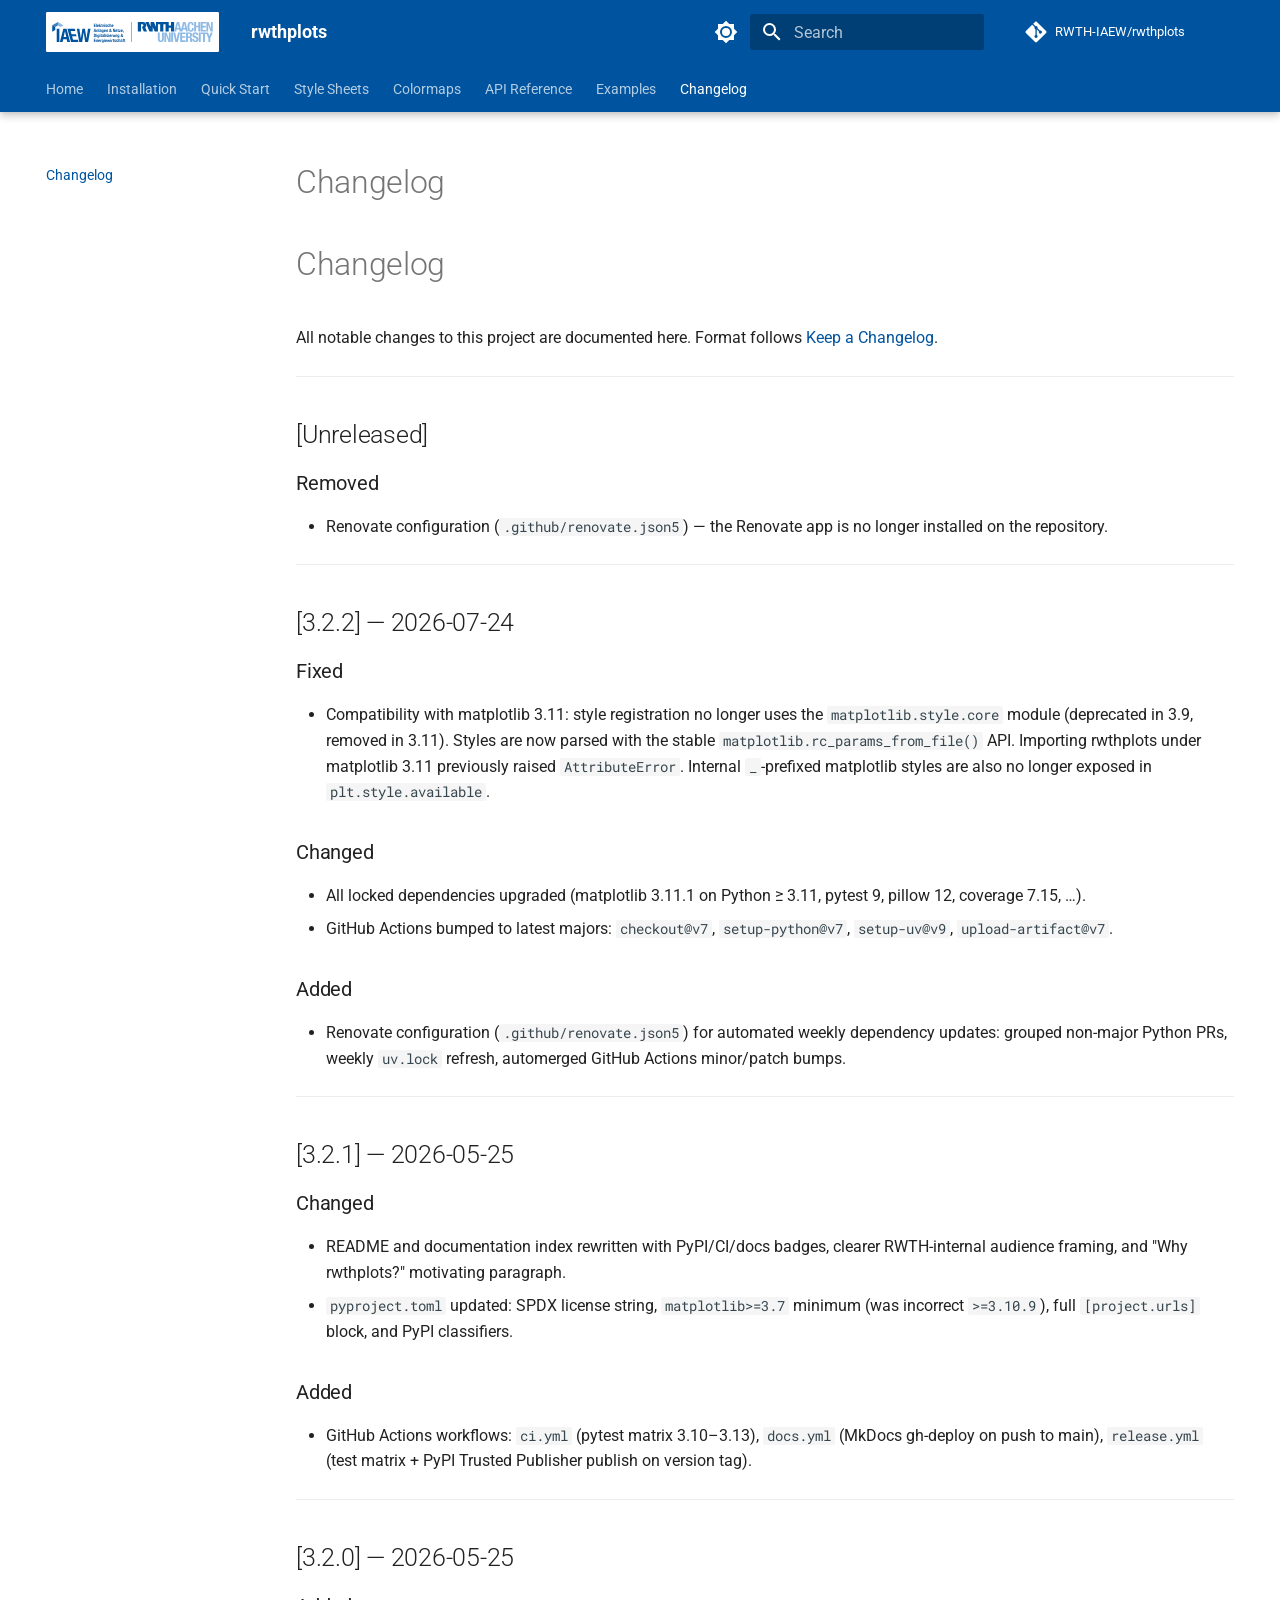
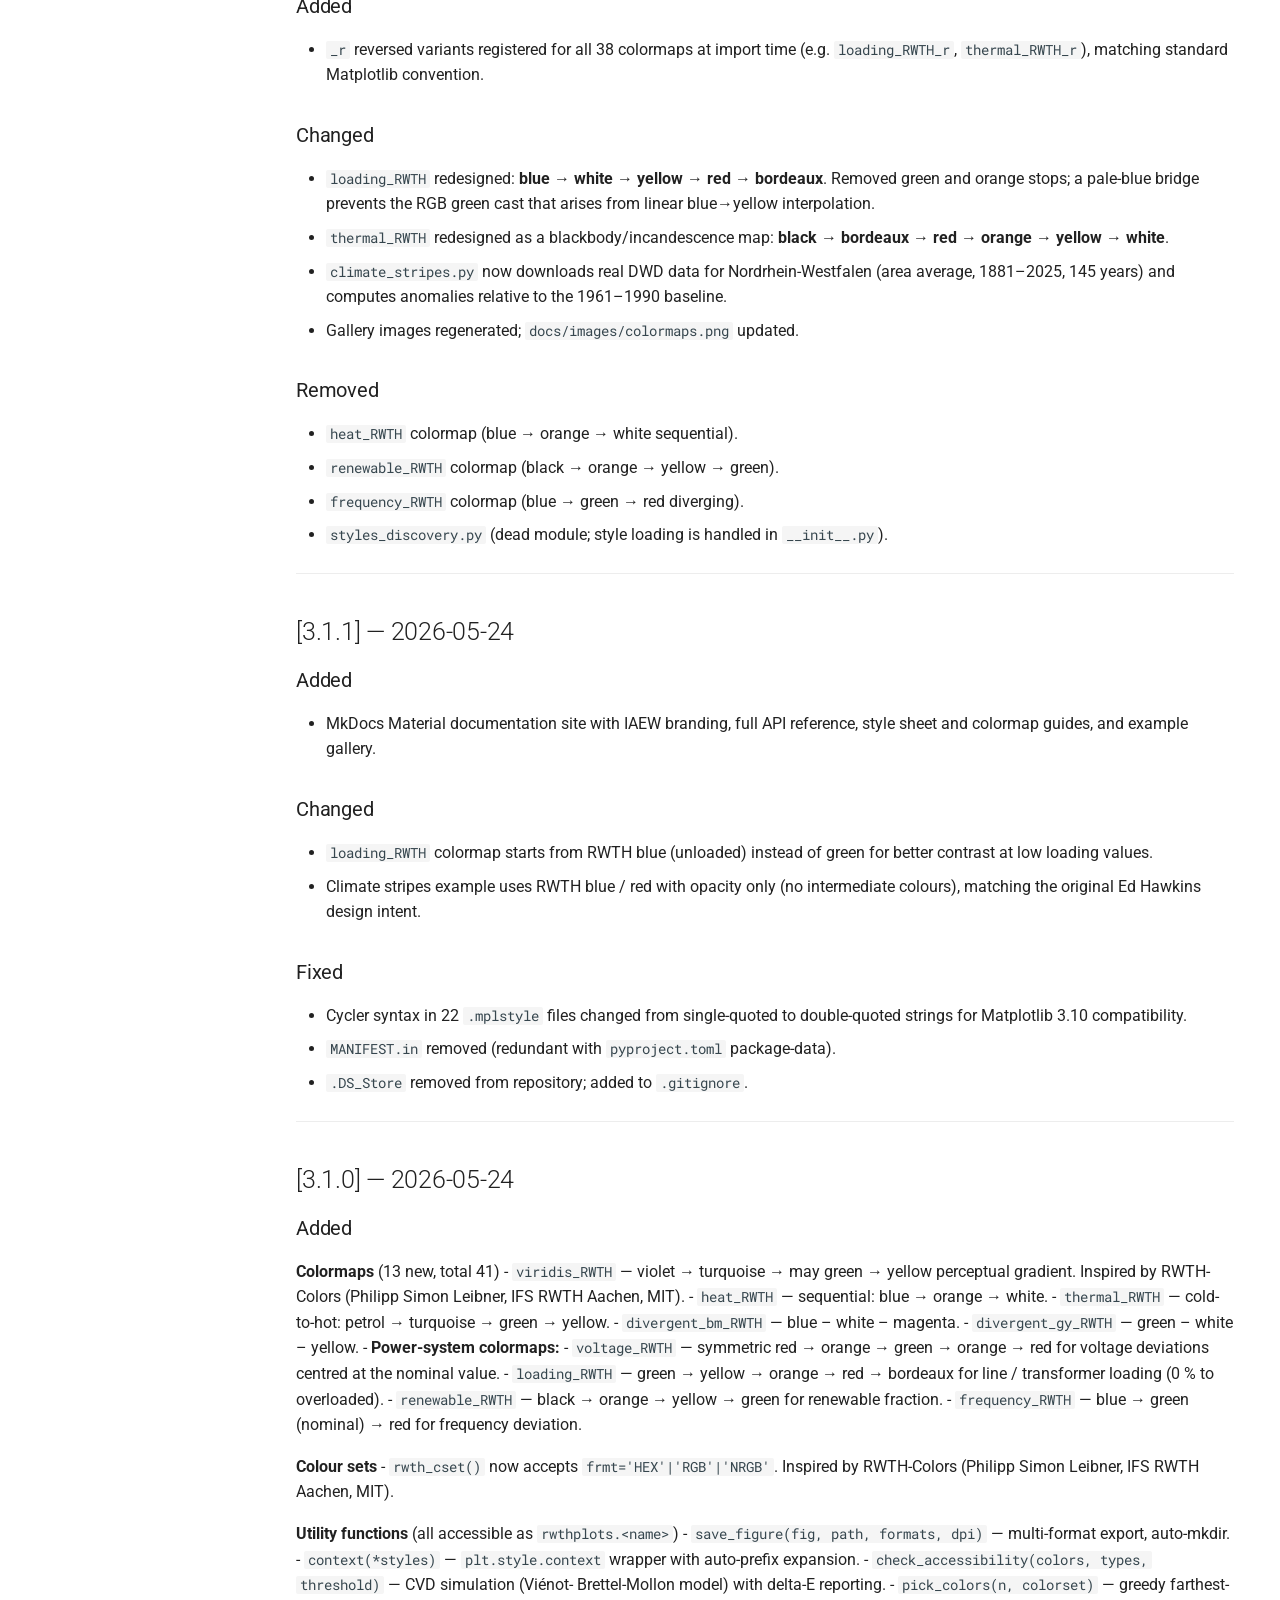
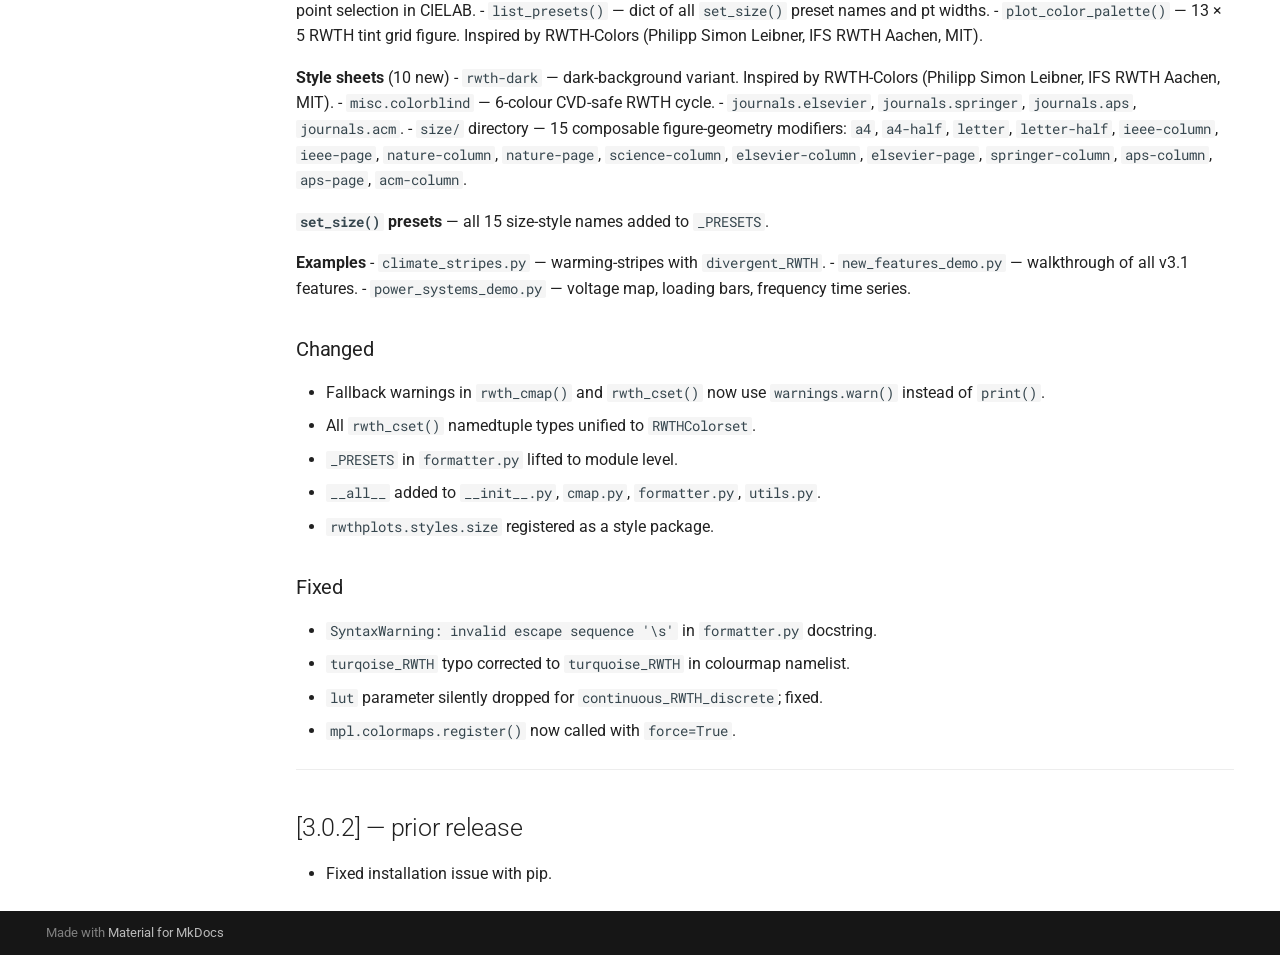
==== commit 7a8be9c0: "Deployed e0e63ee with MkDocs version: 1.6.1" ====
--- a/changelog/index.html
+++ b/changelog/index.html
@@ -857,6 +857,13 @@
 <p>All notable changes to this project are documented here.
 Format follows <a href="https://keepachangelog.com/en/1.1.0/">Keep a Changelog</a>.</p>
 <hr />
+<h2 id="unreleased">[Unreleased]<a class="headerlink" href="#unreleased" title="Permanent link">&para;</a></h2>
+<h3 id="removed">Removed<a class="headerlink" href="#removed" title="Permanent link">&para;</a></h3>
+<ul>
+<li>Renovate configuration (<code>.github/renovate.json5</code>) — the Renovate app is no
+  longer installed on the repository.</li>
+</ul>
+<hr />
 <h2 id="322-2026-07-24">[3.2.2] — 2026-07-24<a class="headerlink" href="#322-2026-07-24" title="Permanent link">&para;</a></h2>
 <h3 id="fixed">Fixed<a class="headerlink" href="#fixed" title="Permanent link">&para;</a></h3>
 <ul>
@@ -915,7 +922,7 @@
   the 1961–1990 baseline.</li>
 <li>Gallery images regenerated; <code>docs/images/colormaps.png</code> updated.</li>
 </ul>
-<h3 id="removed">Removed<a class="headerlink" href="#removed" title="Permanent link">&para;</a></h3>
+<h3 id="removed_1">Removed<a class="headerlink" href="#removed_1" title="Permanent link">&para;</a></h3>
 <ul>
 <li><code>heat_RWTH</code> colormap (blue → orange → white sequential).</li>
 <li><code>renewable_RWTH</code> colormap (black → orange → yellow → green).</li>
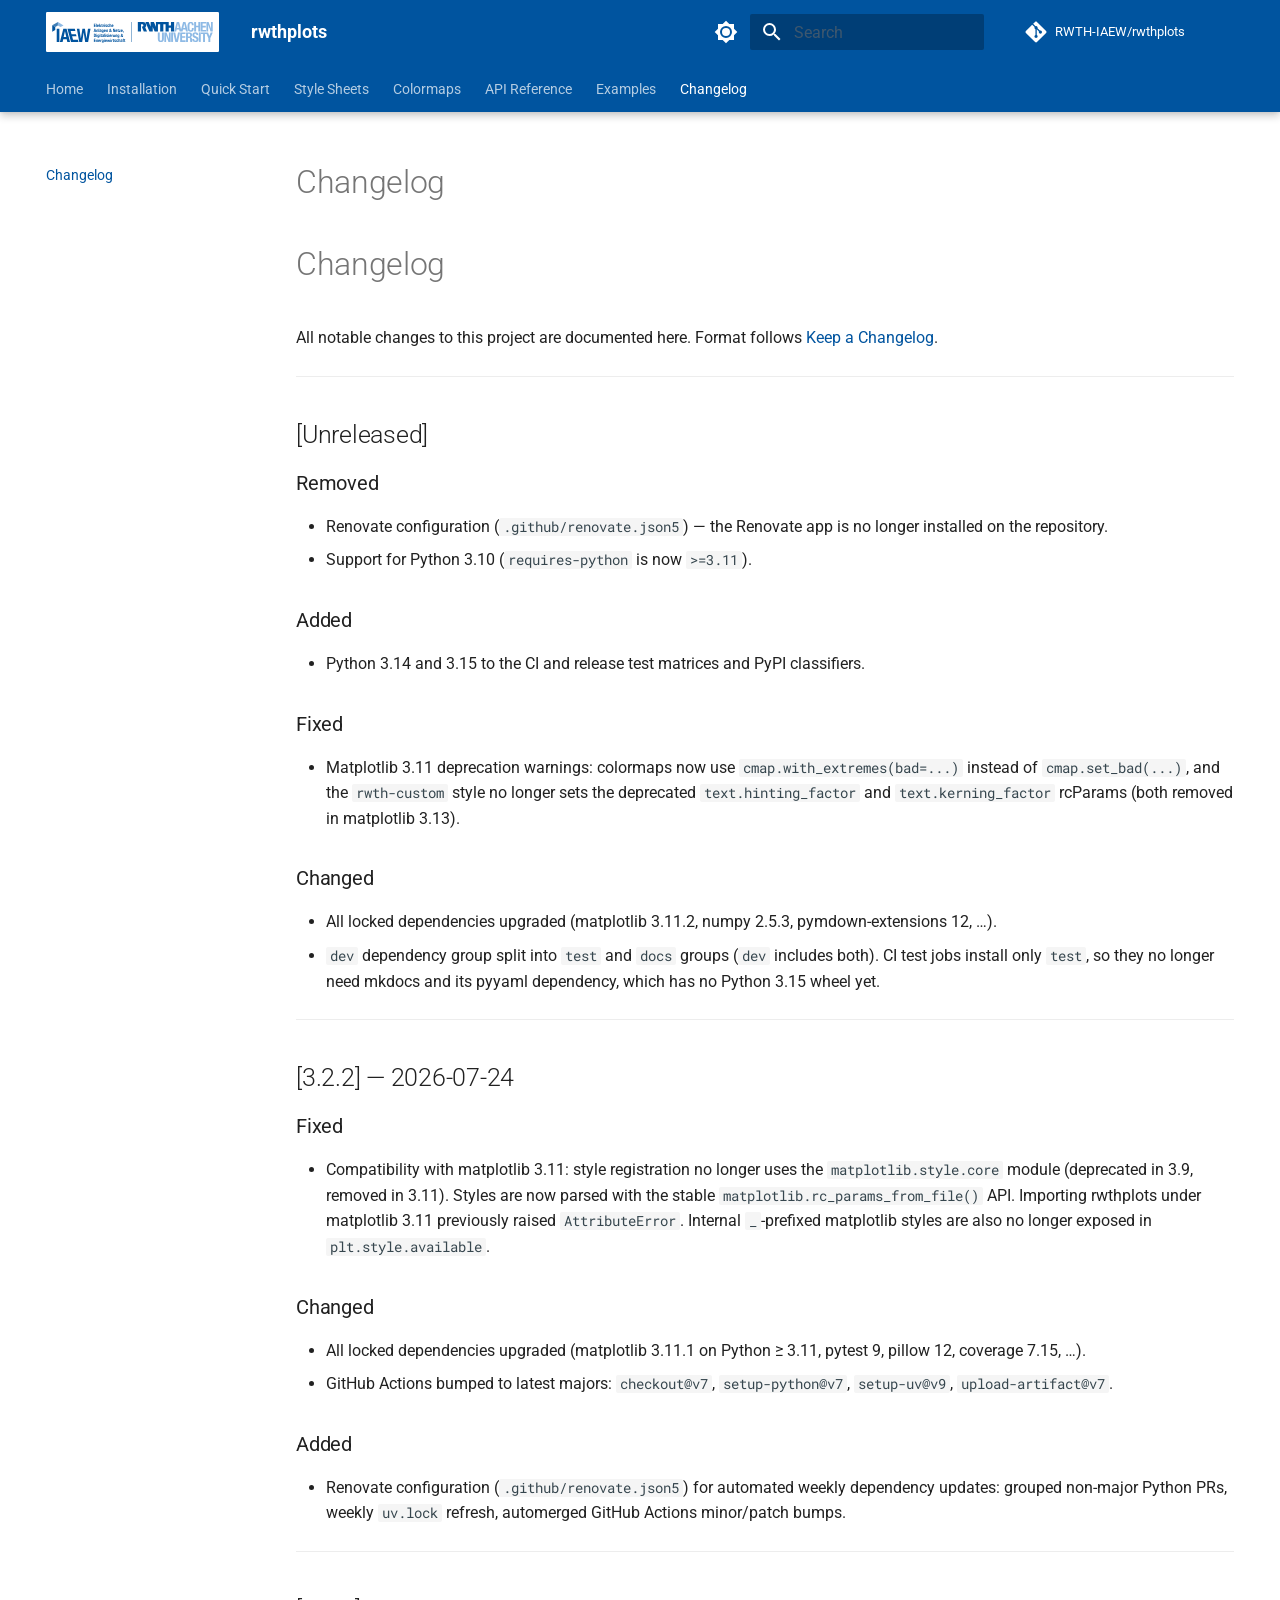
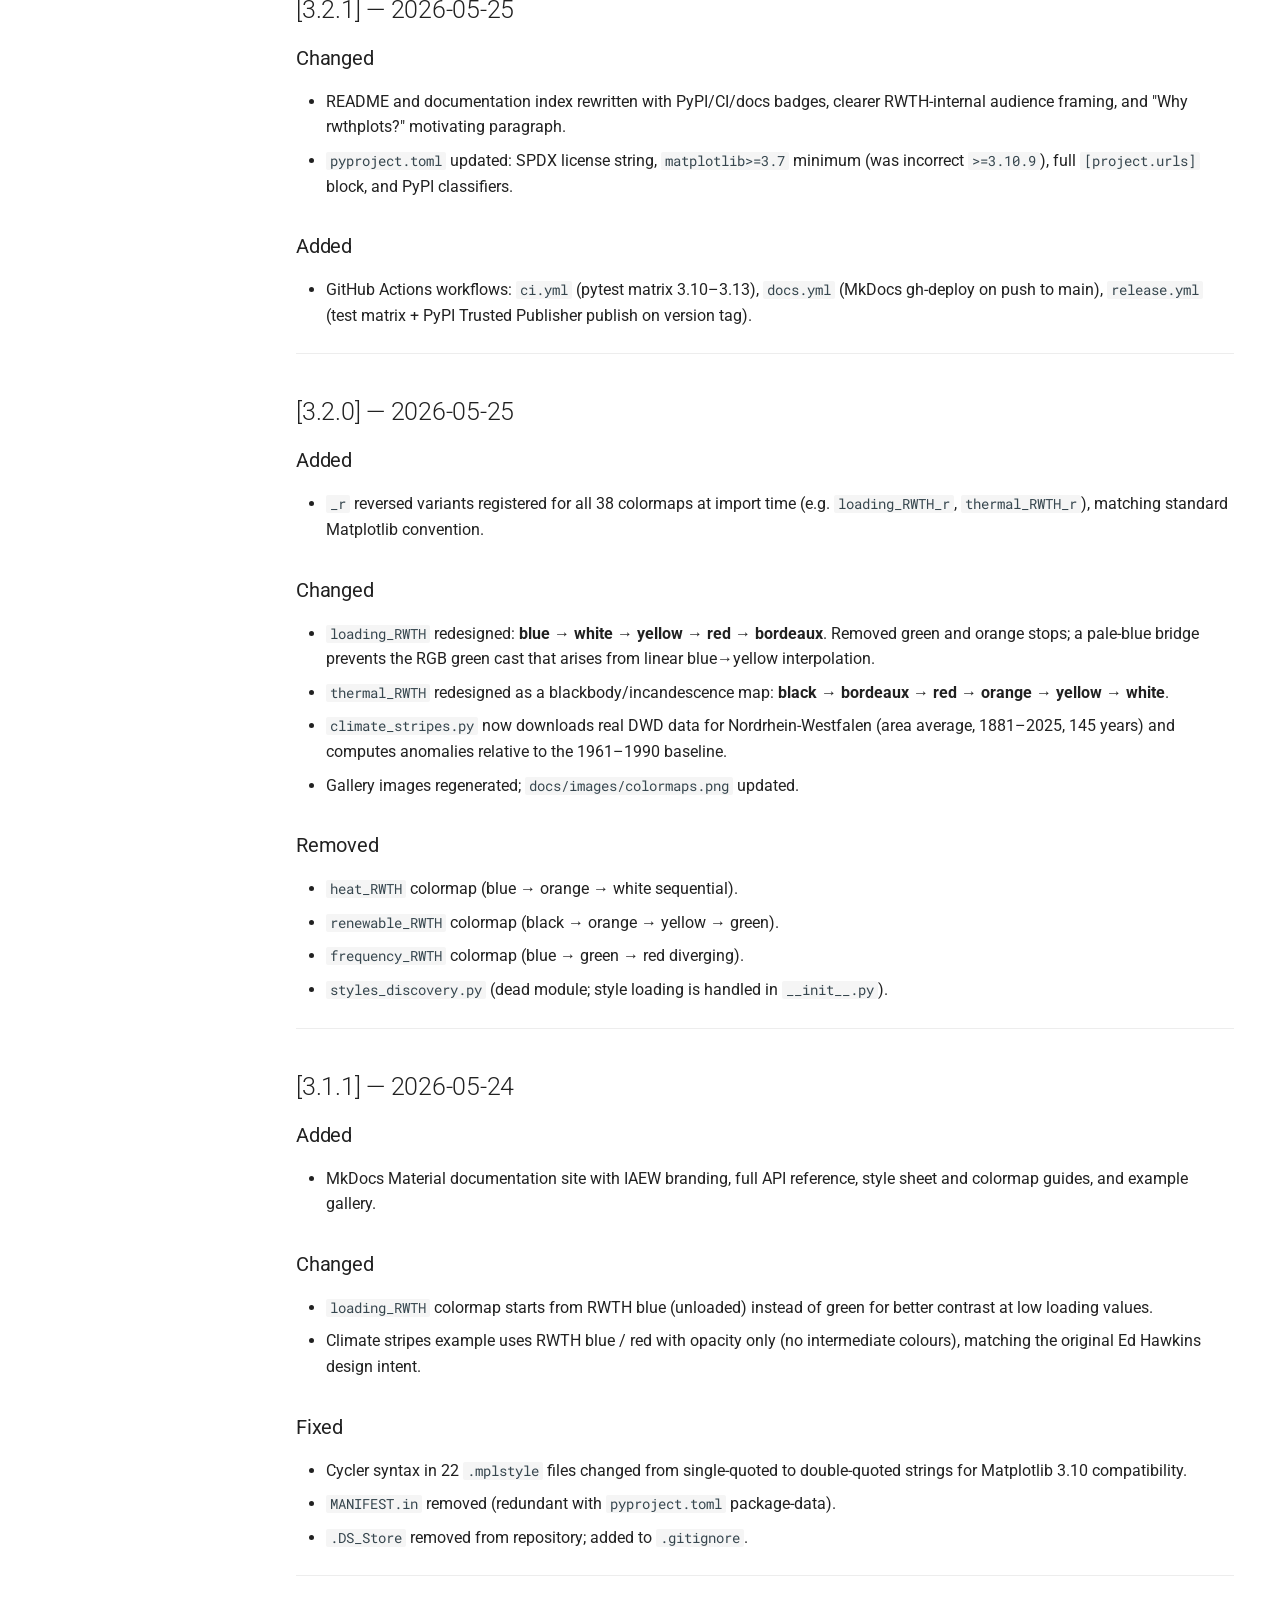
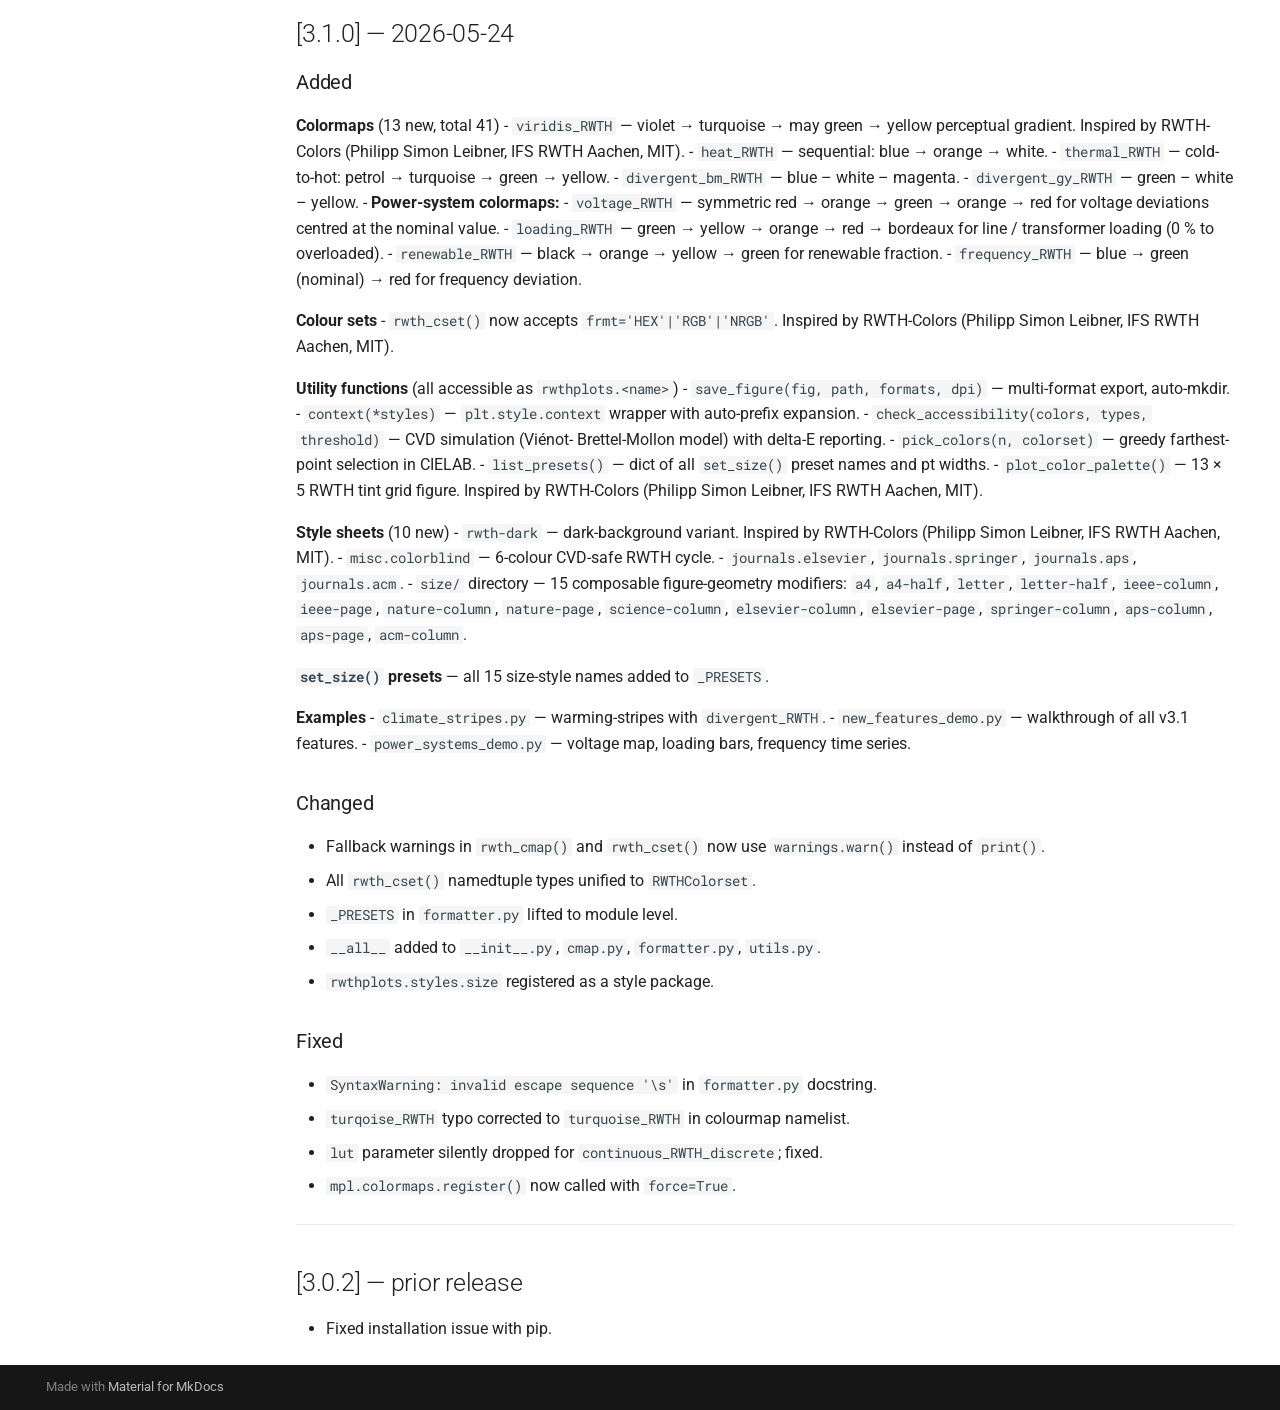
==== commit b2b75940: "Deployed 990e4e2 with MkDocs version: 1.6.1" ====
--- a/changelog/index.html
+++ b/changelog/index.html
@@ -862,10 +862,30 @@
 <ul>
 <li>Renovate configuration (<code>.github/renovate.json5</code>) — the Renovate app is no
   longer installed on the repository.</li>
+<li>Support for Python 3.10 (<code>requires-python</code> is now <code>&gt;=3.11</code>).</li>
+</ul>
+<h3 id="added">Added<a class="headerlink" href="#added" title="Permanent link">&para;</a></h3>
+<ul>
+<li>Python 3.14 and 3.15 to the CI and release test matrices and PyPI classifiers.</li>
+</ul>
+<h3 id="fixed">Fixed<a class="headerlink" href="#fixed" title="Permanent link">&para;</a></h3>
+<ul>
+<li>Matplotlib 3.11 deprecation warnings: colormaps now use
+  <code>cmap.with_extremes(bad=...)</code> instead of <code>cmap.set_bad(...)</code>, and the
+  <code>rwth-custom</code> style no longer sets the deprecated <code>text.hinting_factor</code> and
+  <code>text.kerning_factor</code> rcParams (both removed in matplotlib 3.13).</li>
+</ul>
+<h3 id="changed">Changed<a class="headerlink" href="#changed" title="Permanent link">&para;</a></h3>
+<ul>
+<li>All locked dependencies upgraded (matplotlib 3.11.2, numpy 2.5.3,
+  pymdown-extensions 12, …).</li>
+<li><code>dev</code> dependency group split into <code>test</code> and <code>docs</code> groups (<code>dev</code> includes
+  both). CI test jobs install only <code>test</code>, so they no longer need mkdocs and
+  its pyyaml dependency, which has no Python 3.15 wheel yet.</li>
 </ul>
 <hr />
 <h2 id="322-2026-07-24">[3.2.2] — 2026-07-24<a class="headerlink" href="#322-2026-07-24" title="Permanent link">&para;</a></h2>
-<h3 id="fixed">Fixed<a class="headerlink" href="#fixed" title="Permanent link">&para;</a></h3>
+<h3 id="fixed_1">Fixed<a class="headerlink" href="#fixed_1" title="Permanent link">&para;</a></h3>
 <ul>
 <li>Compatibility with matplotlib 3.11: style registration no longer uses the
   <code>matplotlib.style.core</code> module (deprecated in 3.9, removed in 3.11).
@@ -874,14 +894,14 @@
   <code>AttributeError</code>. Internal <code>_</code>-prefixed matplotlib styles are also no
   longer exposed in <code>plt.style.available</code>.</li>
 </ul>
-<h3 id="changed">Changed<a class="headerlink" href="#changed" title="Permanent link">&para;</a></h3>
+<h3 id="changed_1">Changed<a class="headerlink" href="#changed_1" title="Permanent link">&para;</a></h3>
 <ul>
 <li>All locked dependencies upgraded (matplotlib 3.11.1 on Python ≥ 3.11,
   pytest 9, pillow 12, coverage 7.15, …).</li>
 <li>GitHub Actions bumped to latest majors: <code>checkout@v7</code>, <code>setup-python@v7</code>,
   <code>setup-uv@v9</code>, <code>upload-artifact@v7</code>.</li>
 </ul>
-<h3 id="added">Added<a class="headerlink" href="#added" title="Permanent link">&para;</a></h3>
+<h3 id="added_1">Added<a class="headerlink" href="#added_1" title="Permanent link">&para;</a></h3>
 <ul>
 <li>Renovate configuration (<code>.github/renovate.json5</code>) for automated weekly
   dependency updates: grouped non-major Python PRs, weekly <code>uv.lock</code>
@@ -889,14 +909,14 @@
 </ul>
 <hr />
 <h2 id="321-2026-05-25">[3.2.1] — 2026-05-25<a class="headerlink" href="#321-2026-05-25" title="Permanent link">&para;</a></h2>
-<h3 id="changed_1">Changed<a class="headerlink" href="#changed_1" title="Permanent link">&para;</a></h3>
+<h3 id="changed_2">Changed<a class="headerlink" href="#changed_2" title="Permanent link">&para;</a></h3>
 <ul>
 <li>README and documentation index rewritten with PyPI/CI/docs badges, clearer
   RWTH-internal audience framing, and "Why rwthplots?" motivating paragraph.</li>
 <li><code>pyproject.toml</code> updated: SPDX license string, <code>matplotlib&gt;=3.7</code> minimum
   (was incorrect <code>&gt;=3.10.9</code>), full <code>[project.urls]</code> block, and PyPI classifiers.</li>
 </ul>
-<h3 id="added_1">Added<a class="headerlink" href="#added_1" title="Permanent link">&para;</a></h3>
+<h3 id="added_2">Added<a class="headerlink" href="#added_2" title="Permanent link">&para;</a></h3>
 <ul>
 <li>GitHub Actions workflows: <code>ci.yml</code> (pytest matrix 3.10–3.13), <code>docs.yml</code>
   (MkDocs gh-deploy on push to main), <code>release.yml</code> (test matrix + PyPI
@@ -904,13 +924,13 @@
 </ul>
 <hr />
 <h2 id="320-2026-05-25">[3.2.0] — 2026-05-25<a class="headerlink" href="#320-2026-05-25" title="Permanent link">&para;</a></h2>
-<h3 id="added_2">Added<a class="headerlink" href="#added_2" title="Permanent link">&para;</a></h3>
+<h3 id="added_3">Added<a class="headerlink" href="#added_3" title="Permanent link">&para;</a></h3>
 <ul>
 <li><code>_r</code> reversed variants registered for all 38 colormaps at import time
   (e.g. <code>loading_RWTH_r</code>, <code>thermal_RWTH_r</code>), matching standard Matplotlib
   convention.</li>
 </ul>
-<h3 id="changed_2">Changed<a class="headerlink" href="#changed_2" title="Permanent link">&para;</a></h3>
+<h3 id="changed_3">Changed<a class="headerlink" href="#changed_3" title="Permanent link">&para;</a></h3>
 <ul>
 <li><code>loading_RWTH</code> redesigned: <strong>blue → white → yellow → red → bordeaux</strong>.
   Removed green and orange stops; a pale-blue bridge prevents the RGB
@@ -931,19 +951,19 @@
 </ul>
 <hr />
 <h2 id="311-2026-05-24">[3.1.1] — 2026-05-24<a class="headerlink" href="#311-2026-05-24" title="Permanent link">&para;</a></h2>
-<h3 id="added_3">Added<a class="headerlink" href="#added_3" title="Permanent link">&para;</a></h3>
+<h3 id="added_4">Added<a class="headerlink" href="#added_4" title="Permanent link">&para;</a></h3>
 <ul>
 <li>MkDocs Material documentation site with IAEW branding, full API reference,
   style sheet and colormap guides, and example gallery.</li>
 </ul>
-<h3 id="changed_3">Changed<a class="headerlink" href="#changed_3" title="Permanent link">&para;</a></h3>
+<h3 id="changed_4">Changed<a class="headerlink" href="#changed_4" title="Permanent link">&para;</a></h3>
 <ul>
 <li><code>loading_RWTH</code> colormap starts from RWTH blue (unloaded) instead of green
   for better contrast at low loading values.</li>
 <li>Climate stripes example uses RWTH blue / red with opacity only (no
   intermediate colours), matching the original Ed Hawkins design intent.</li>
 </ul>
-<h3 id="fixed_1">Fixed<a class="headerlink" href="#fixed_1" title="Permanent link">&para;</a></h3>
+<h3 id="fixed_2">Fixed<a class="headerlink" href="#fixed_2" title="Permanent link">&para;</a></h3>
 <ul>
 <li>Cycler syntax in 22 <code>.mplstyle</code> files changed from single-quoted to
   double-quoted strings for Matplotlib 3.10 compatibility.</li>
@@ -952,7 +972,7 @@
 </ul>
 <hr />
 <h2 id="310-2026-05-24">[3.1.0] — 2026-05-24<a class="headerlink" href="#310-2026-05-24" title="Permanent link">&para;</a></h2>
-<h3 id="added_4">Added<a class="headerlink" href="#added_4" title="Permanent link">&para;</a></h3>
+<h3 id="added_5">Added<a class="headerlink" href="#added_5" title="Permanent link">&para;</a></h3>
 <p><strong>Colormaps</strong> (13 new, total 41)
 - <code>viridis_RWTH</code> — violet → turquoise → may green → yellow perceptual gradient.
   Inspired by RWTH-Colors (Philipp Simon Leibner, IFS RWTH Aachen, MIT).
@@ -993,7 +1013,7 @@
 - <code>climate_stripes.py</code> — warming-stripes with <code>divergent_RWTH</code>.
 - <code>new_features_demo.py</code> — walkthrough of all v3.1 features.
 - <code>power_systems_demo.py</code> — voltage map, loading bars, frequency time series.</p>
-<h3 id="changed_4">Changed<a class="headerlink" href="#changed_4" title="Permanent link">&para;</a></h3>
+<h3 id="changed_5">Changed<a class="headerlink" href="#changed_5" title="Permanent link">&para;</a></h3>
 <ul>
 <li>Fallback warnings in <code>rwth_cmap()</code> and <code>rwth_cset()</code> now use
   <code>warnings.warn()</code> instead of <code>print()</code>.</li>
@@ -1002,7 +1022,7 @@
 <li><code>__all__</code> added to <code>__init__.py</code>, <code>cmap.py</code>, <code>formatter.py</code>, <code>utils.py</code>.</li>
 <li><code>rwthplots.styles.size</code> registered as a style package.</li>
 </ul>
-<h3 id="fixed_2">Fixed<a class="headerlink" href="#fixed_2" title="Permanent link">&para;</a></h3>
+<h3 id="fixed_3">Fixed<a class="headerlink" href="#fixed_3" title="Permanent link">&para;</a></h3>
 <ul>
 <li><code>SyntaxWarning: invalid escape sequence '\s'</code> in <code>formatter.py</code> docstring.</li>
 <li><code>turqoise_RWTH</code> typo corrected to <code>turquoise_RWTH</code> in colourmap namelist.</li>
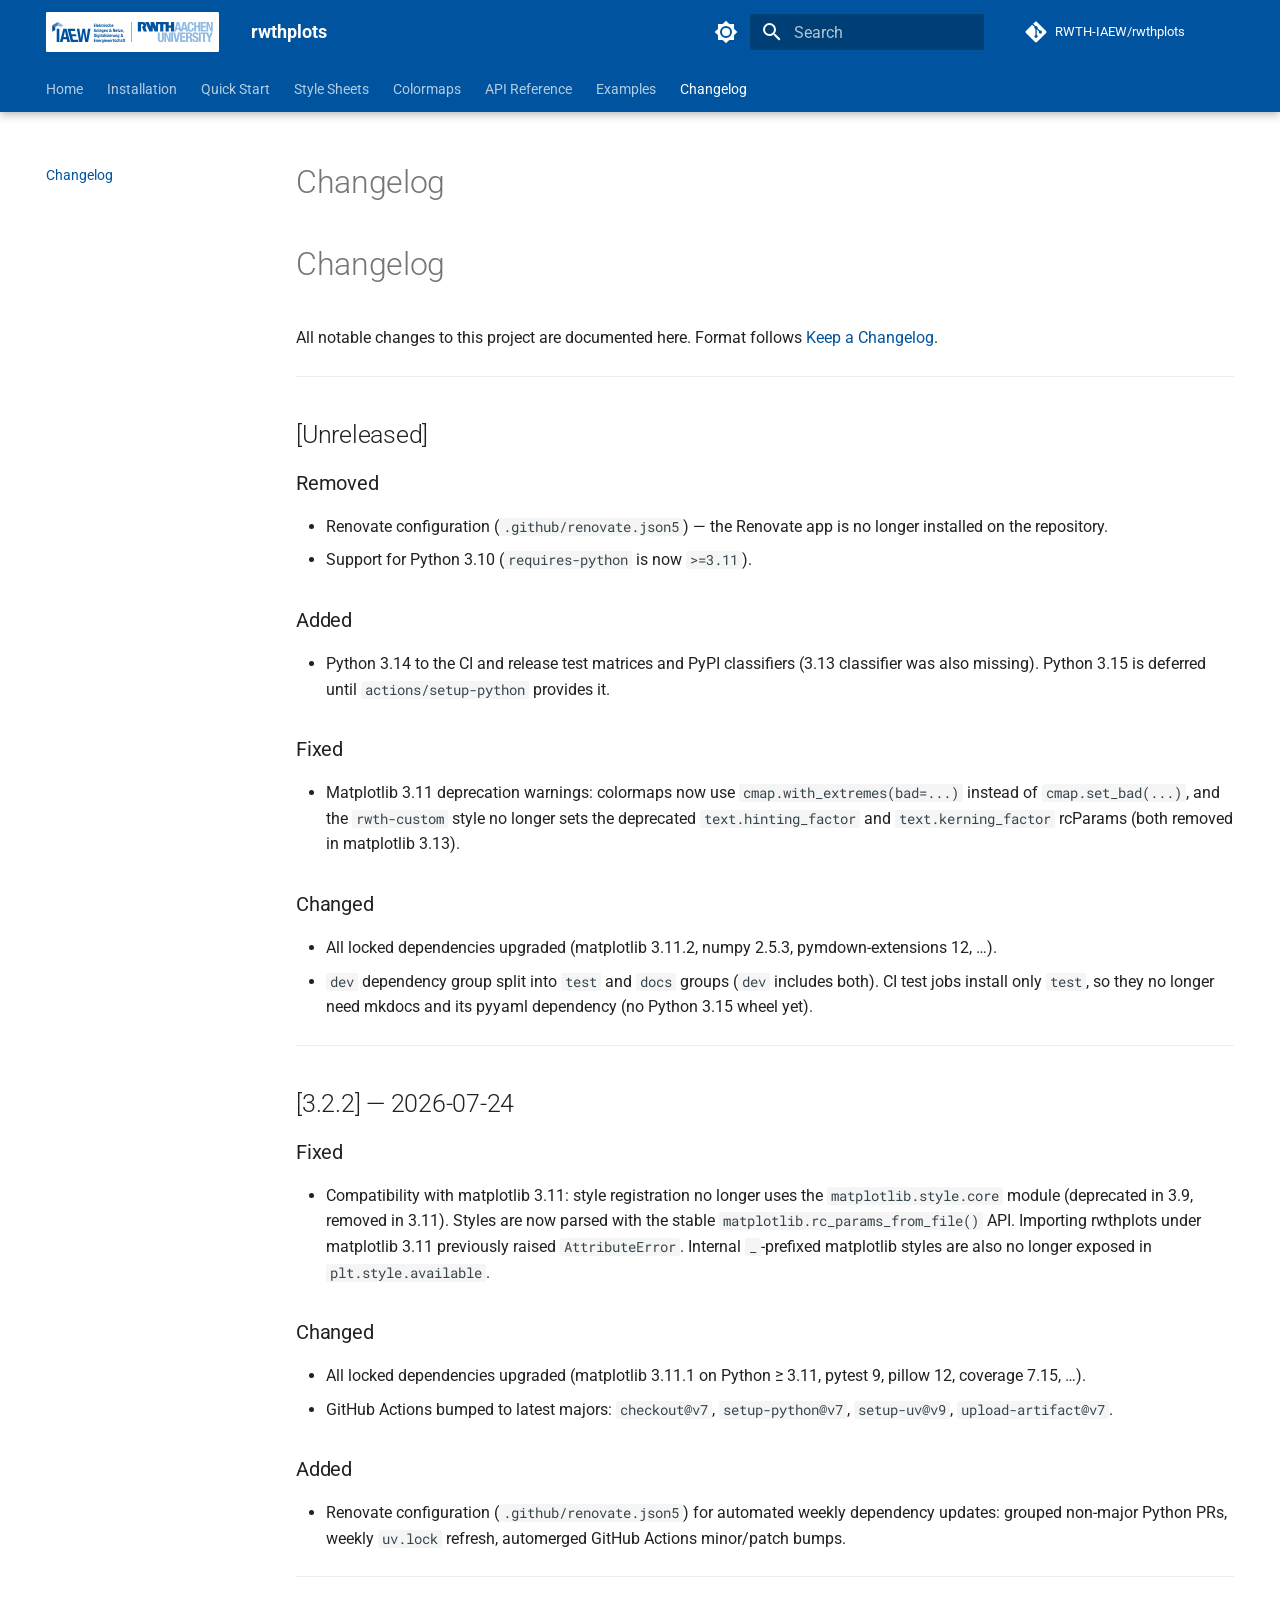
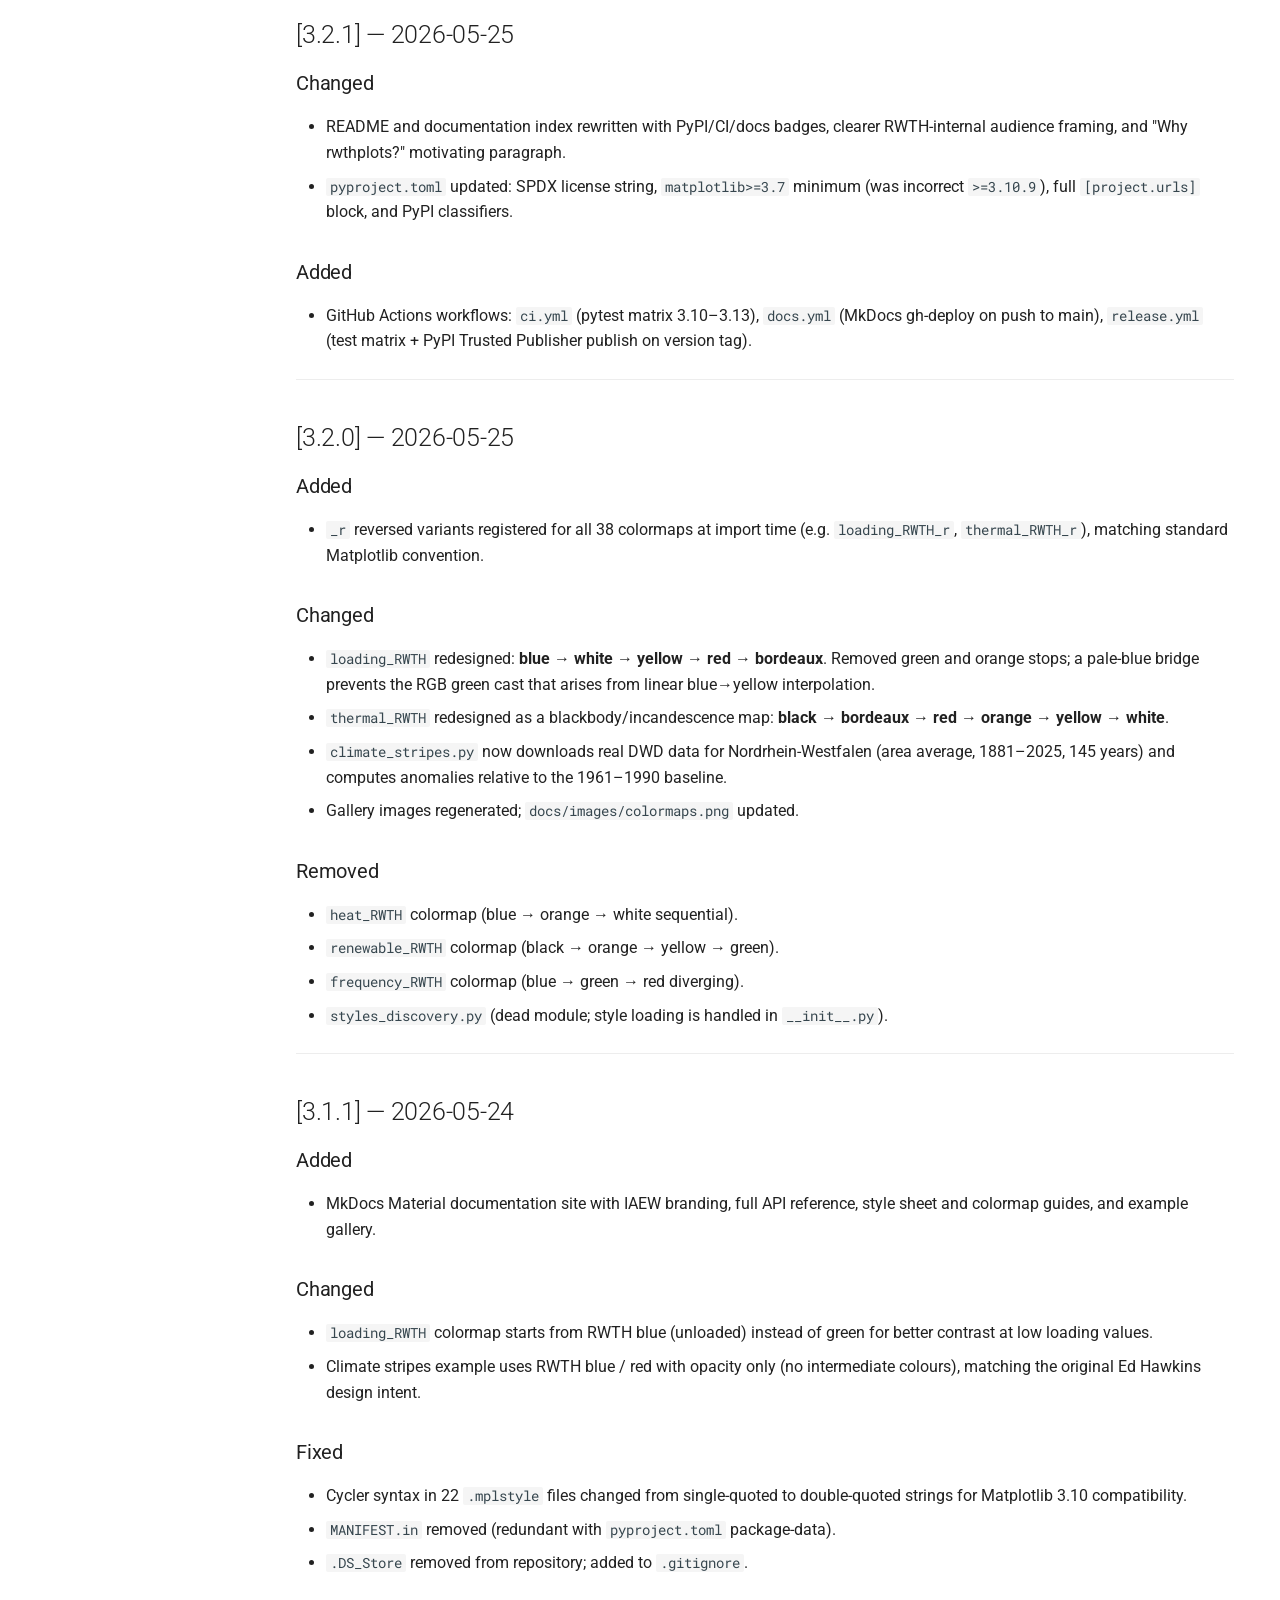
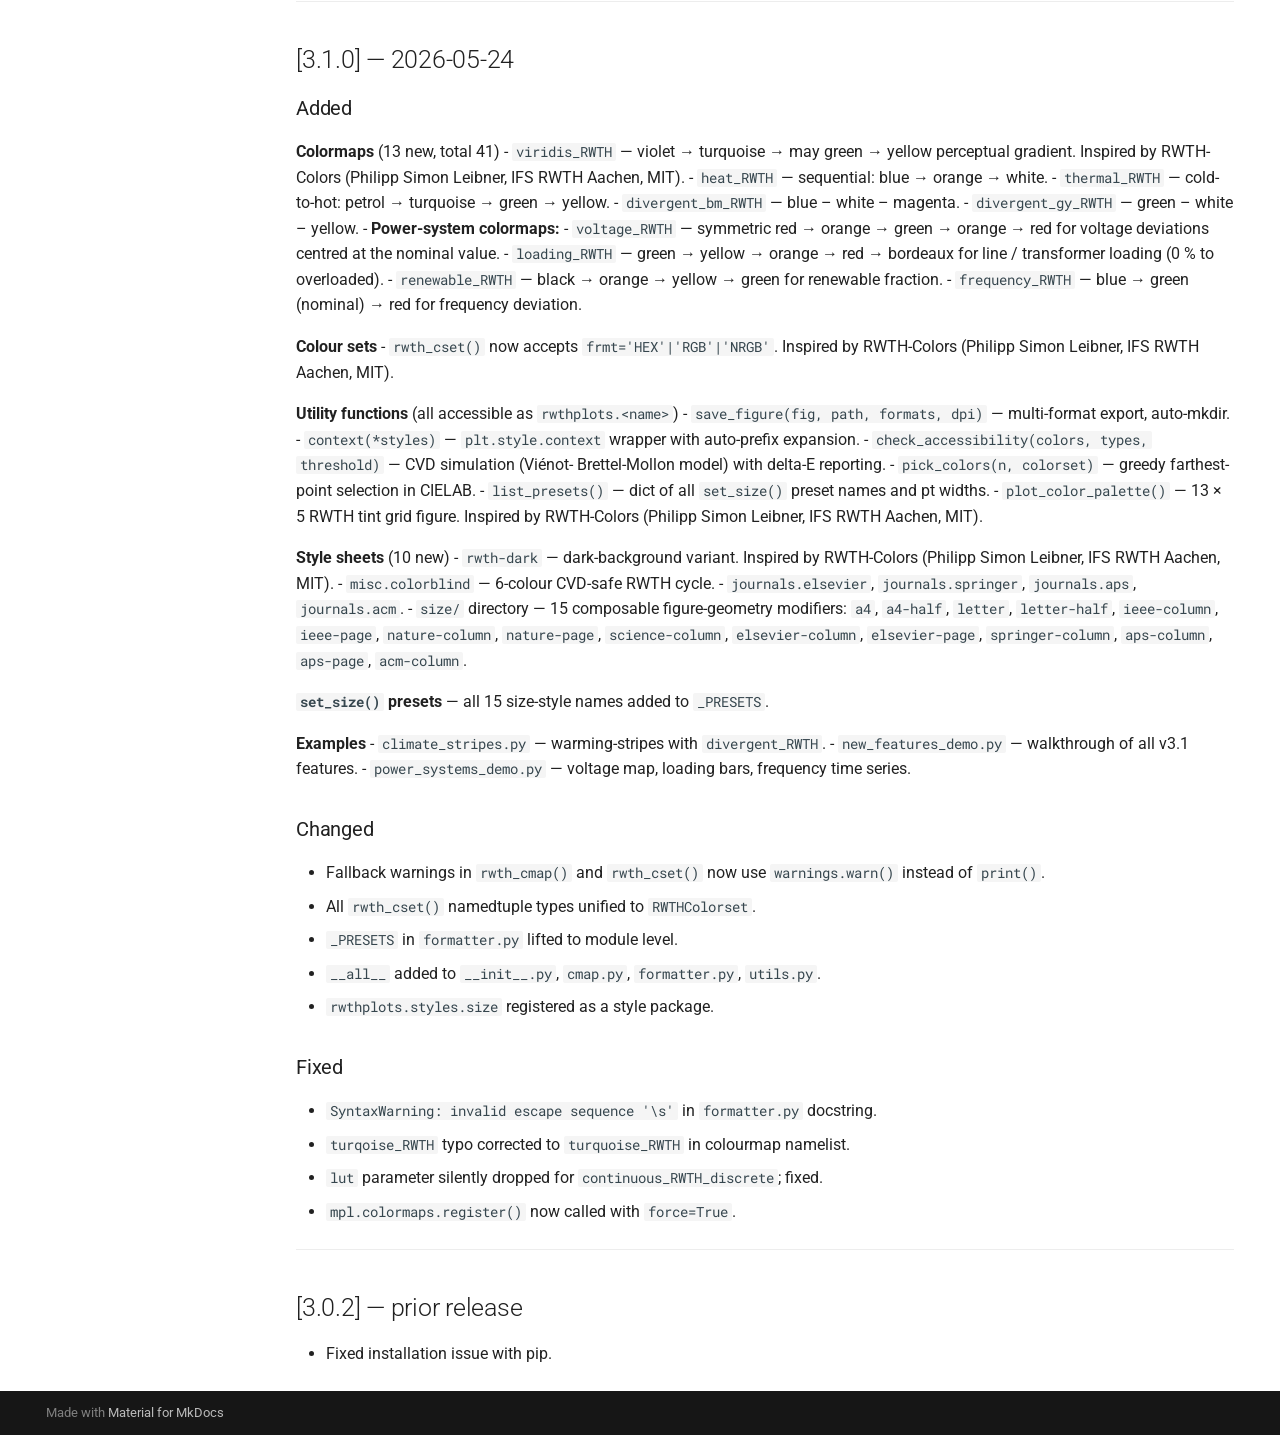
==== commit 1437091f: "Deployed bae6f5b with MkDocs version: 1.6.1" ====
--- a/changelog/index.html
+++ b/changelog/index.html
@@ -866,7 +866,9 @@
 </ul>
 <h3 id="added">Added<a class="headerlink" href="#added" title="Permanent link">&para;</a></h3>
 <ul>
-<li>Python 3.14 and 3.15 to the CI and release test matrices and PyPI classifiers.</li>
+<li>Python 3.14 to the CI and release test matrices and PyPI classifiers
+  (3.13 classifier was also missing). Python 3.15 is deferred until
+  <code>actions/setup-python</code> provides it.</li>
 </ul>
 <h3 id="fixed">Fixed<a class="headerlink" href="#fixed" title="Permanent link">&para;</a></h3>
 <ul>
@@ -881,7 +883,7 @@
   pymdown-extensions 12, …).</li>
 <li><code>dev</code> dependency group split into <code>test</code> and <code>docs</code> groups (<code>dev</code> includes
   both). CI test jobs install only <code>test</code>, so they no longer need mkdocs and
-  its pyyaml dependency, which has no Python 3.15 wheel yet.</li>
+  its pyyaml dependency (no Python 3.15 wheel yet).</li>
 </ul>
 <hr />
 <h2 id="322-2026-07-24">[3.2.2] — 2026-07-24<a class="headerlink" href="#322-2026-07-24" title="Permanent link">&para;</a></h2>
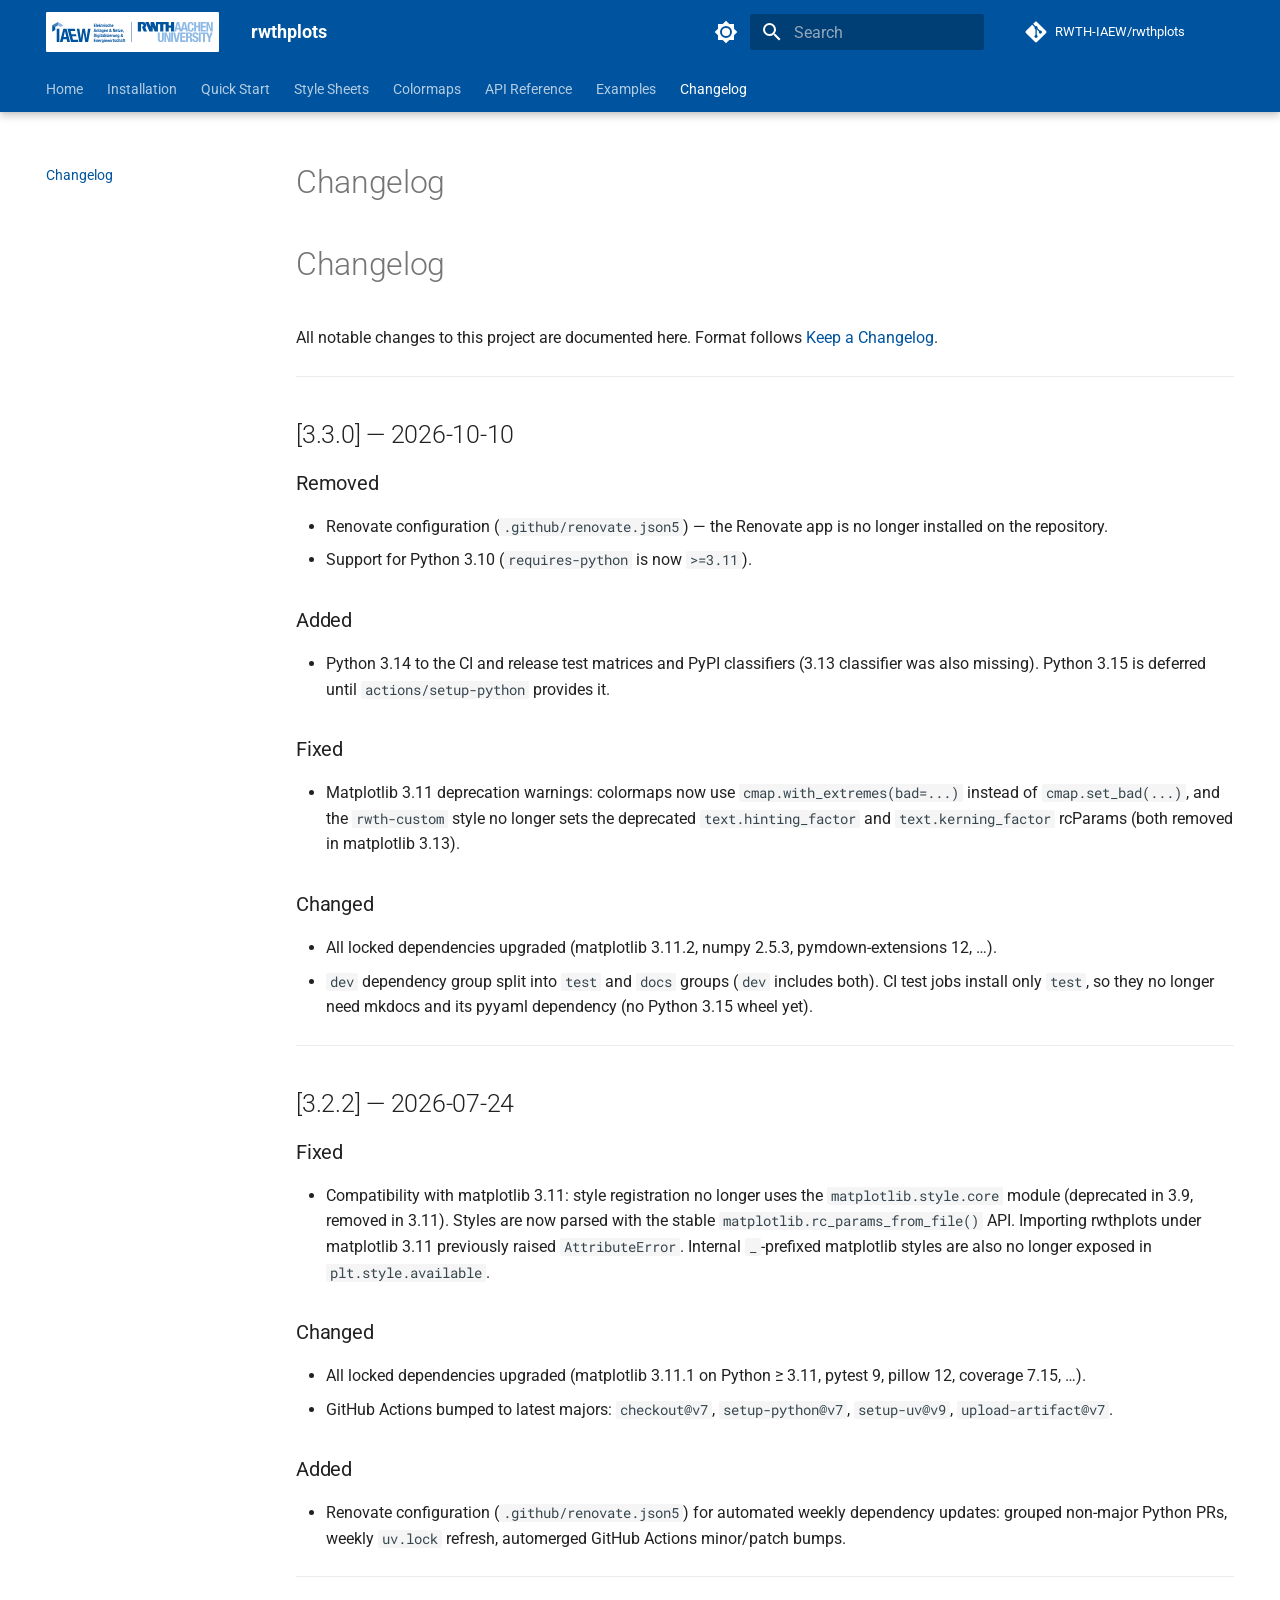
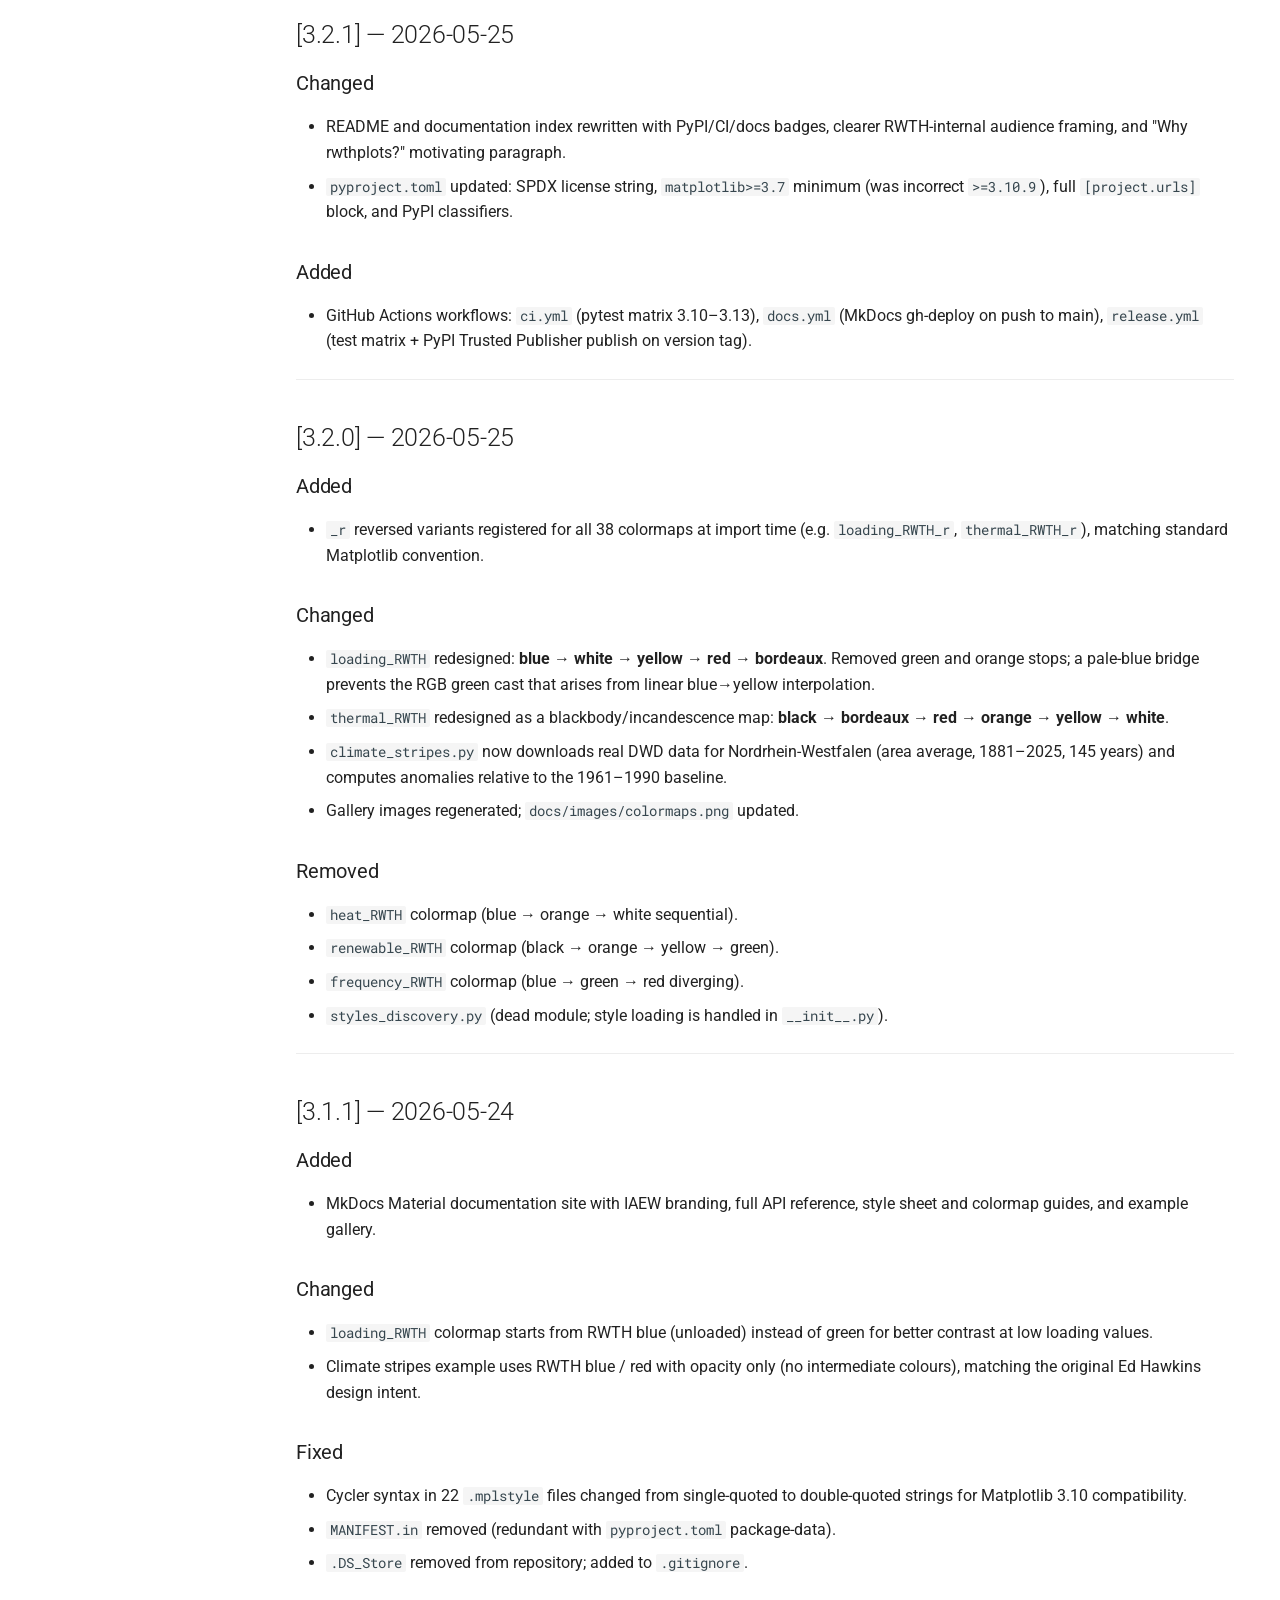
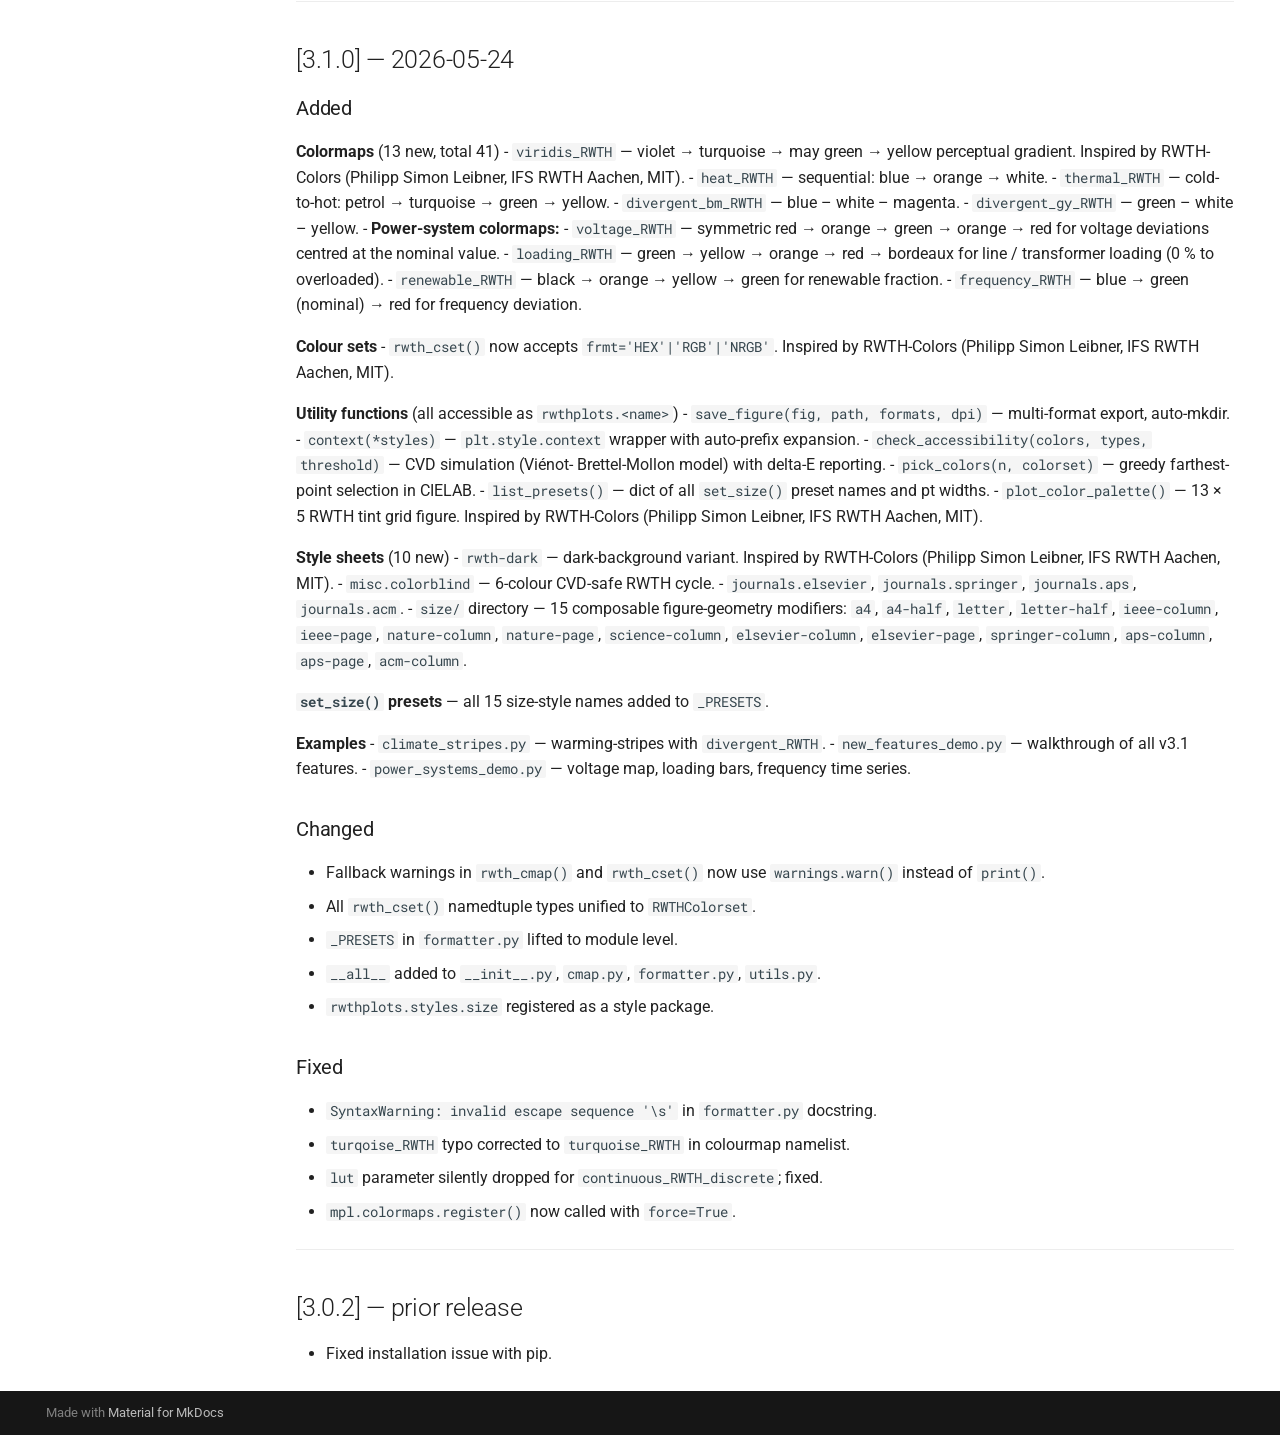
==== commit 0bd43e4b: "Deployed 17469f1 with MkDocs version: 1.6.1" ====
--- a/changelog/index.html
+++ b/changelog/index.html
@@ -857,7 +857,7 @@
 <p>All notable changes to this project are documented here.
 Format follows <a href="https://keepachangelog.com/en/1.1.0/">Keep a Changelog</a>.</p>
 <hr />
-<h2 id="unreleased">[Unreleased]<a class="headerlink" href="#unreleased" title="Permanent link">&para;</a></h2>
+<h2 id="330-2026-10-10">[3.3.0] — 2026-10-10<a class="headerlink" href="#330-2026-10-10" title="Permanent link">&para;</a></h2>
 <h3 id="removed">Removed<a class="headerlink" href="#removed" title="Permanent link">&para;</a></h3>
 <ul>
 <li>Renovate configuration (<code>.github/renovate.json5</code>) — the Renovate app is no
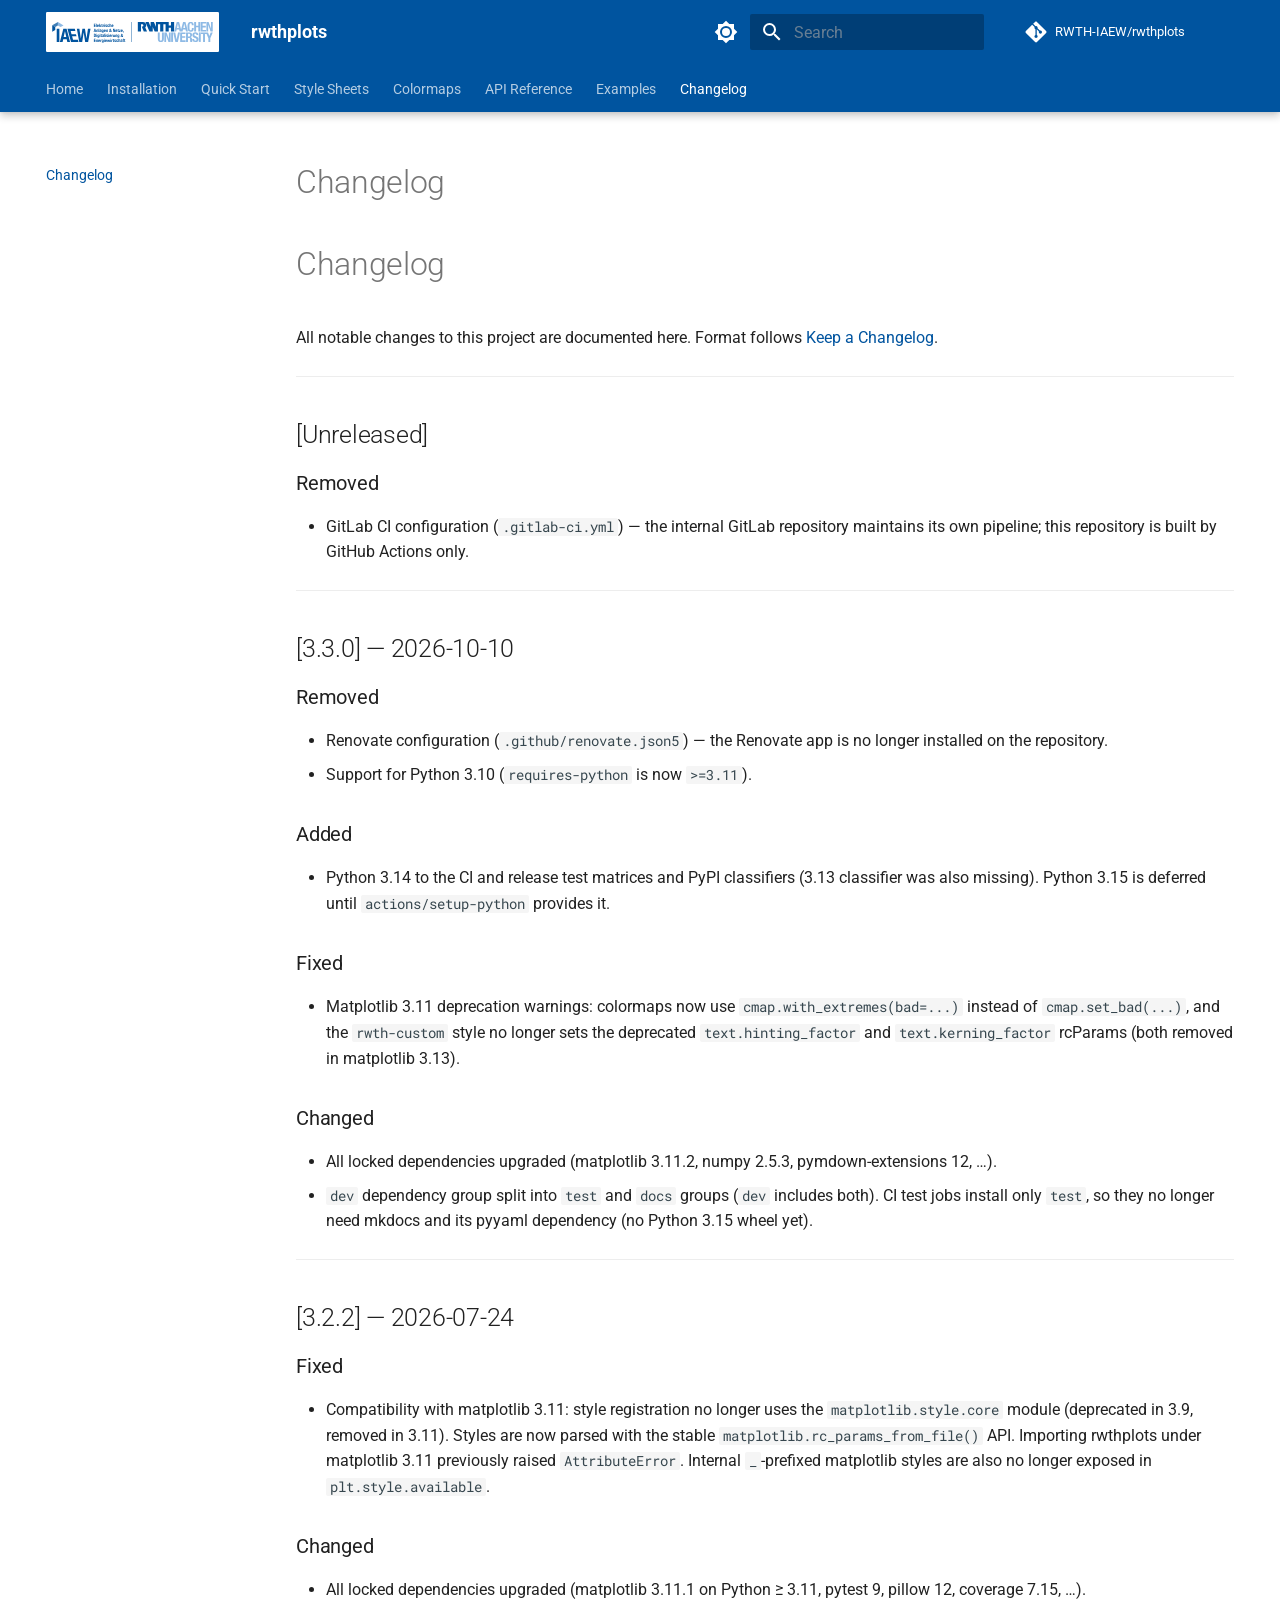
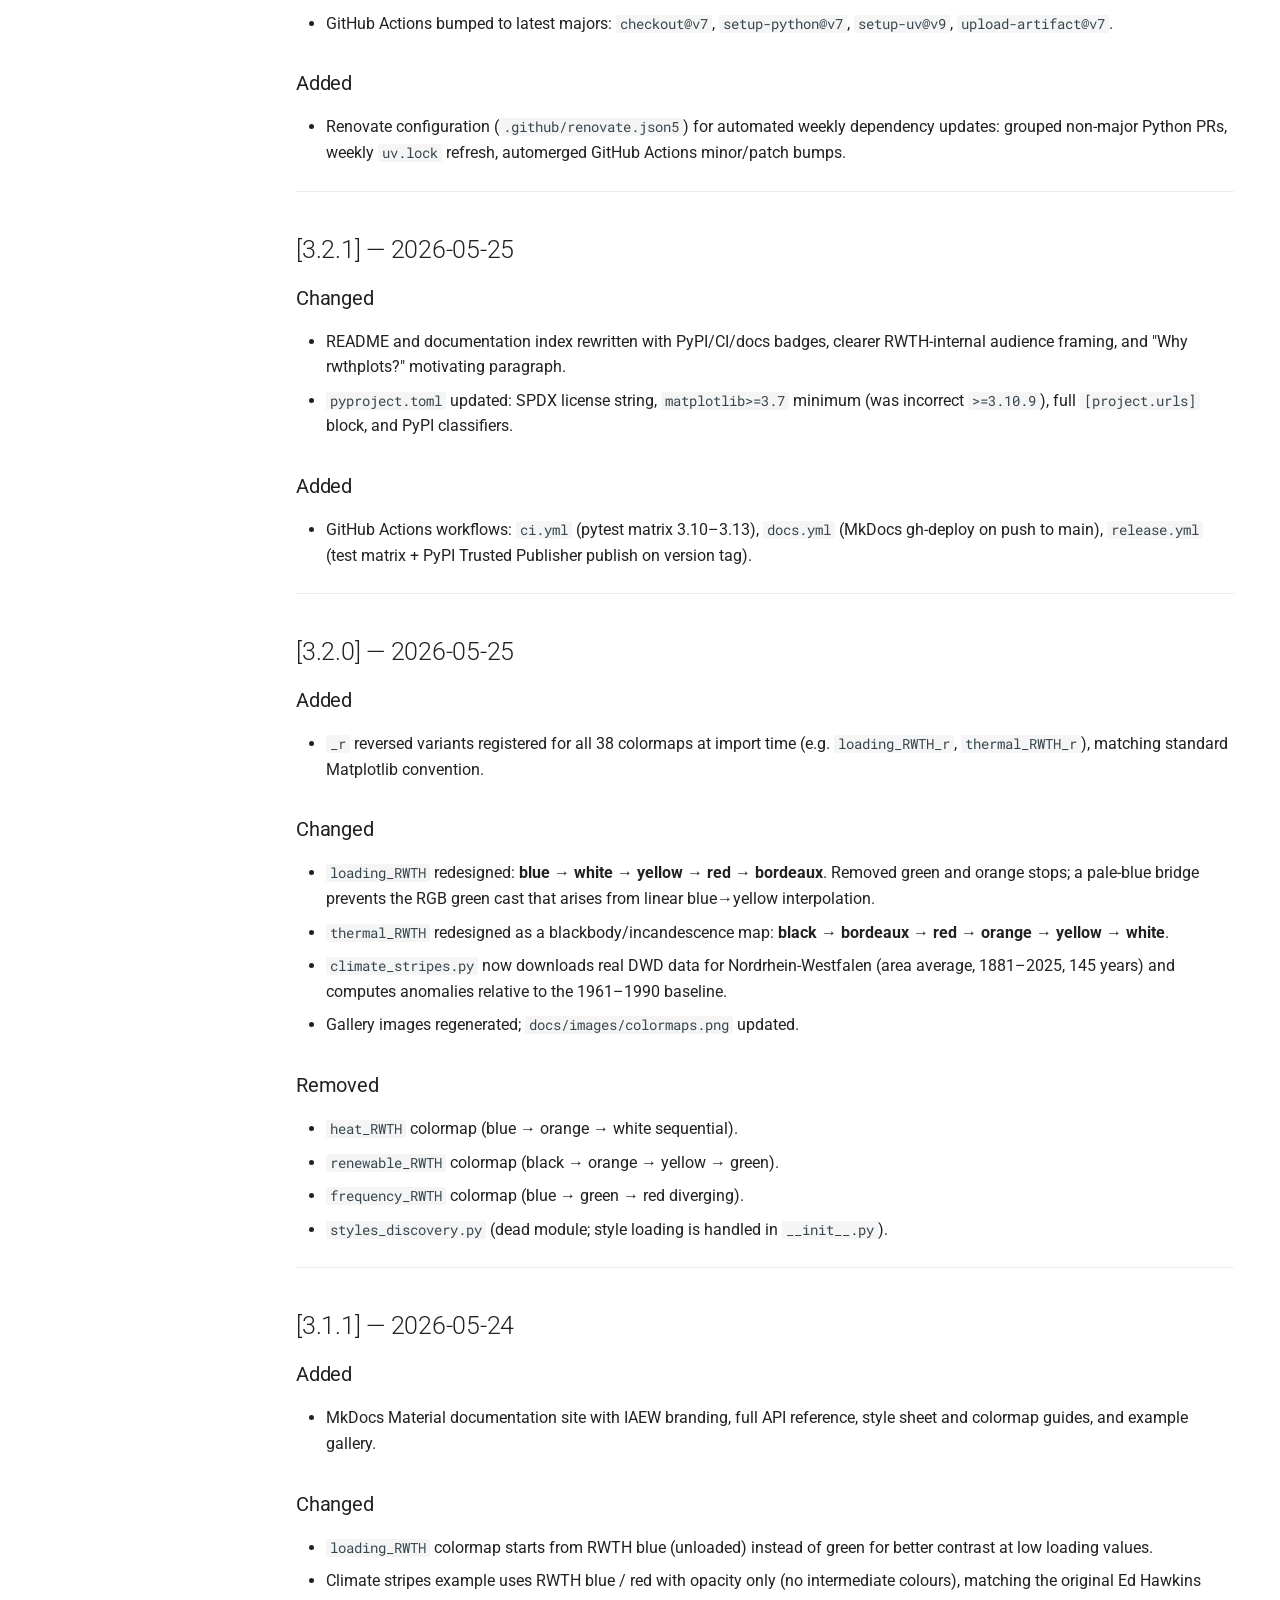
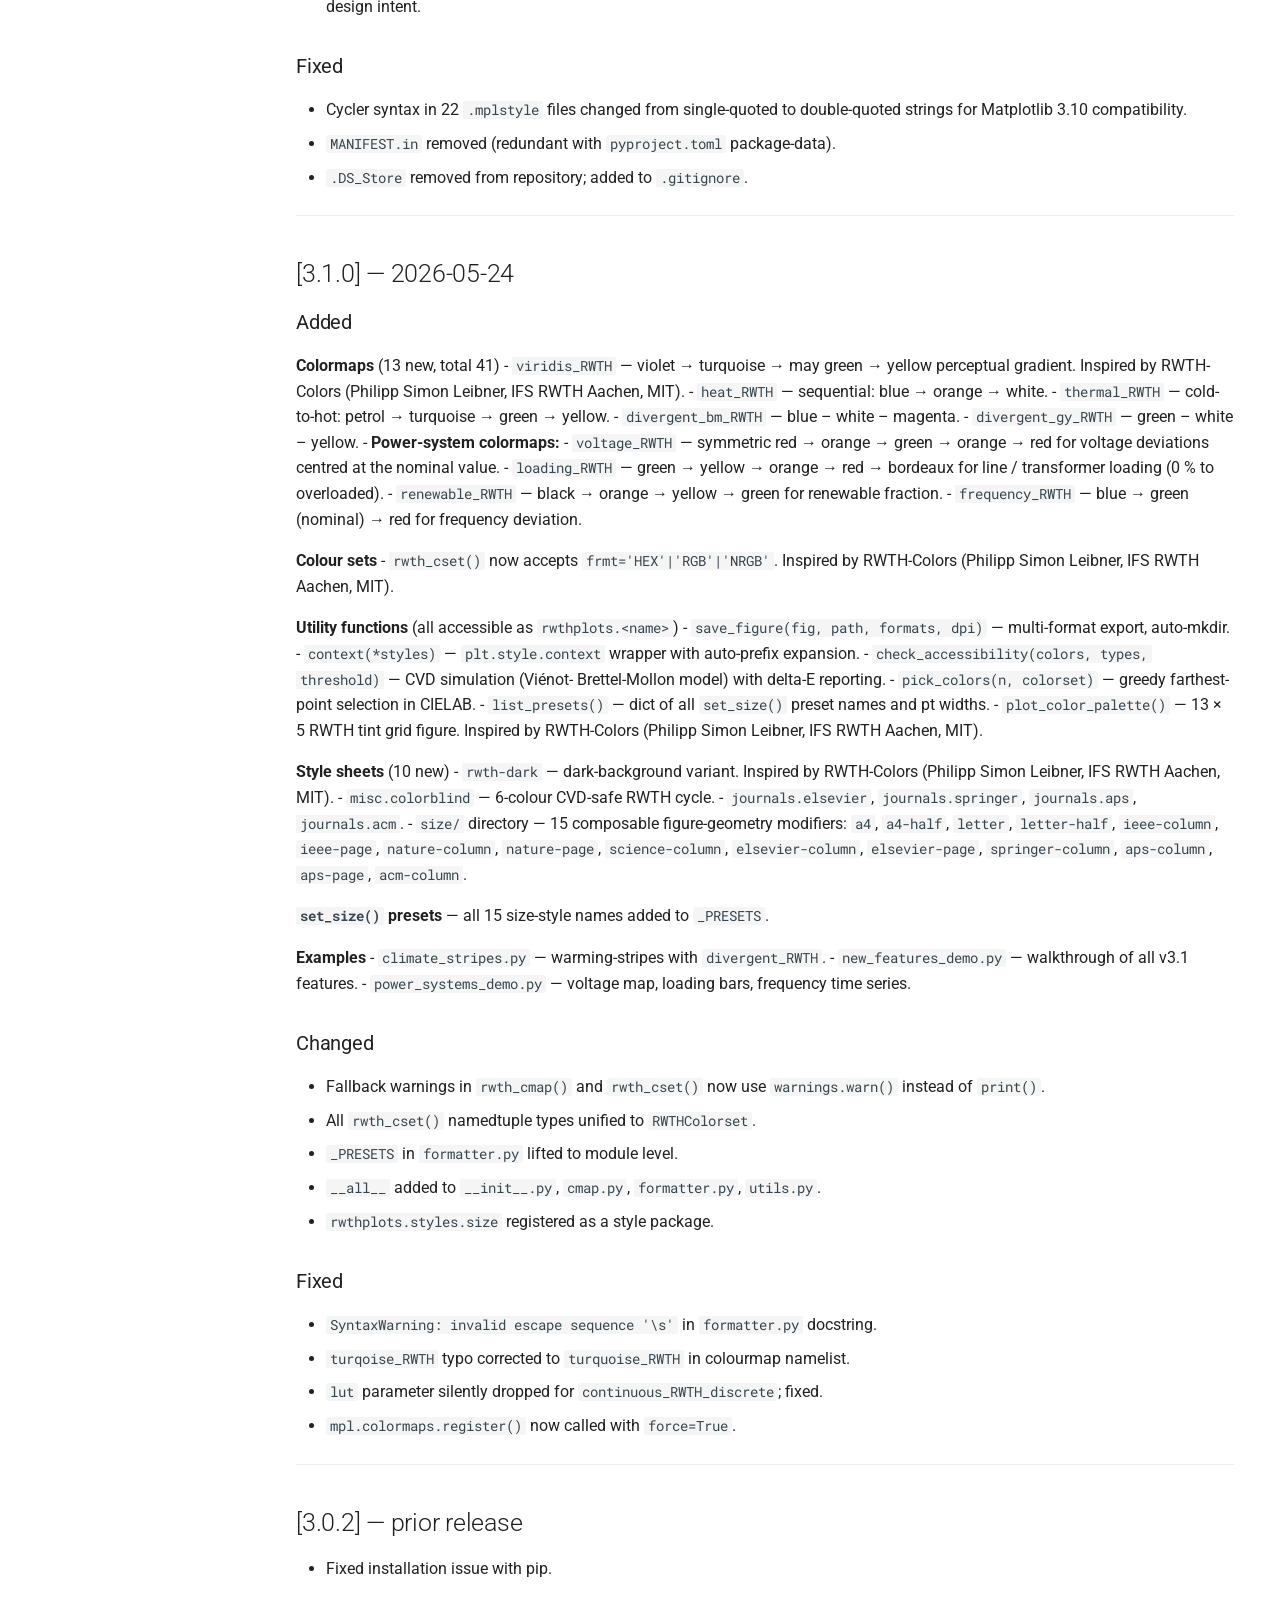
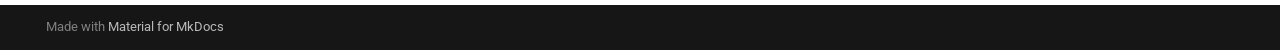
==== commit 408062b2: "Deployed 74d5eac with MkDocs version: 1.6.1" ====
--- a/changelog/index.html
+++ b/changelog/index.html
@@ -857,8 +857,15 @@
 <p>All notable changes to this project are documented here.
 Format follows <a href="https://keepachangelog.com/en/1.1.0/">Keep a Changelog</a>.</p>
 <hr />
+<h2 id="unreleased">[Unreleased]<a class="headerlink" href="#unreleased" title="Permanent link">&para;</a></h2>
+<h3 id="removed">Removed<a class="headerlink" href="#removed" title="Permanent link">&para;</a></h3>
+<ul>
+<li>GitLab CI configuration (<code>.gitlab-ci.yml</code>) — the internal GitLab repository
+  maintains its own pipeline; this repository is built by GitHub Actions only.</li>
+</ul>
+<hr />
 <h2 id="330-2026-10-10">[3.3.0] — 2026-10-10<a class="headerlink" href="#330-2026-10-10" title="Permanent link">&para;</a></h2>
-<h3 id="removed">Removed<a class="headerlink" href="#removed" title="Permanent link">&para;</a></h3>
+<h3 id="removed_1">Removed<a class="headerlink" href="#removed_1" title="Permanent link">&para;</a></h3>
 <ul>
 <li>Renovate configuration (<code>.github/renovate.json5</code>) — the Renovate app is no
   longer installed on the repository.</li>
@@ -944,7 +951,7 @@
   the 1961–1990 baseline.</li>
 <li>Gallery images regenerated; <code>docs/images/colormaps.png</code> updated.</li>
 </ul>
-<h3 id="removed_1">Removed<a class="headerlink" href="#removed_1" title="Permanent link">&para;</a></h3>
+<h3 id="removed_2">Removed<a class="headerlink" href="#removed_2" title="Permanent link">&para;</a></h3>
 <ul>
 <li><code>heat_RWTH</code> colormap (blue → orange → white sequential).</li>
 <li><code>renewable_RWTH</code> colormap (black → orange → yellow → green).</li>
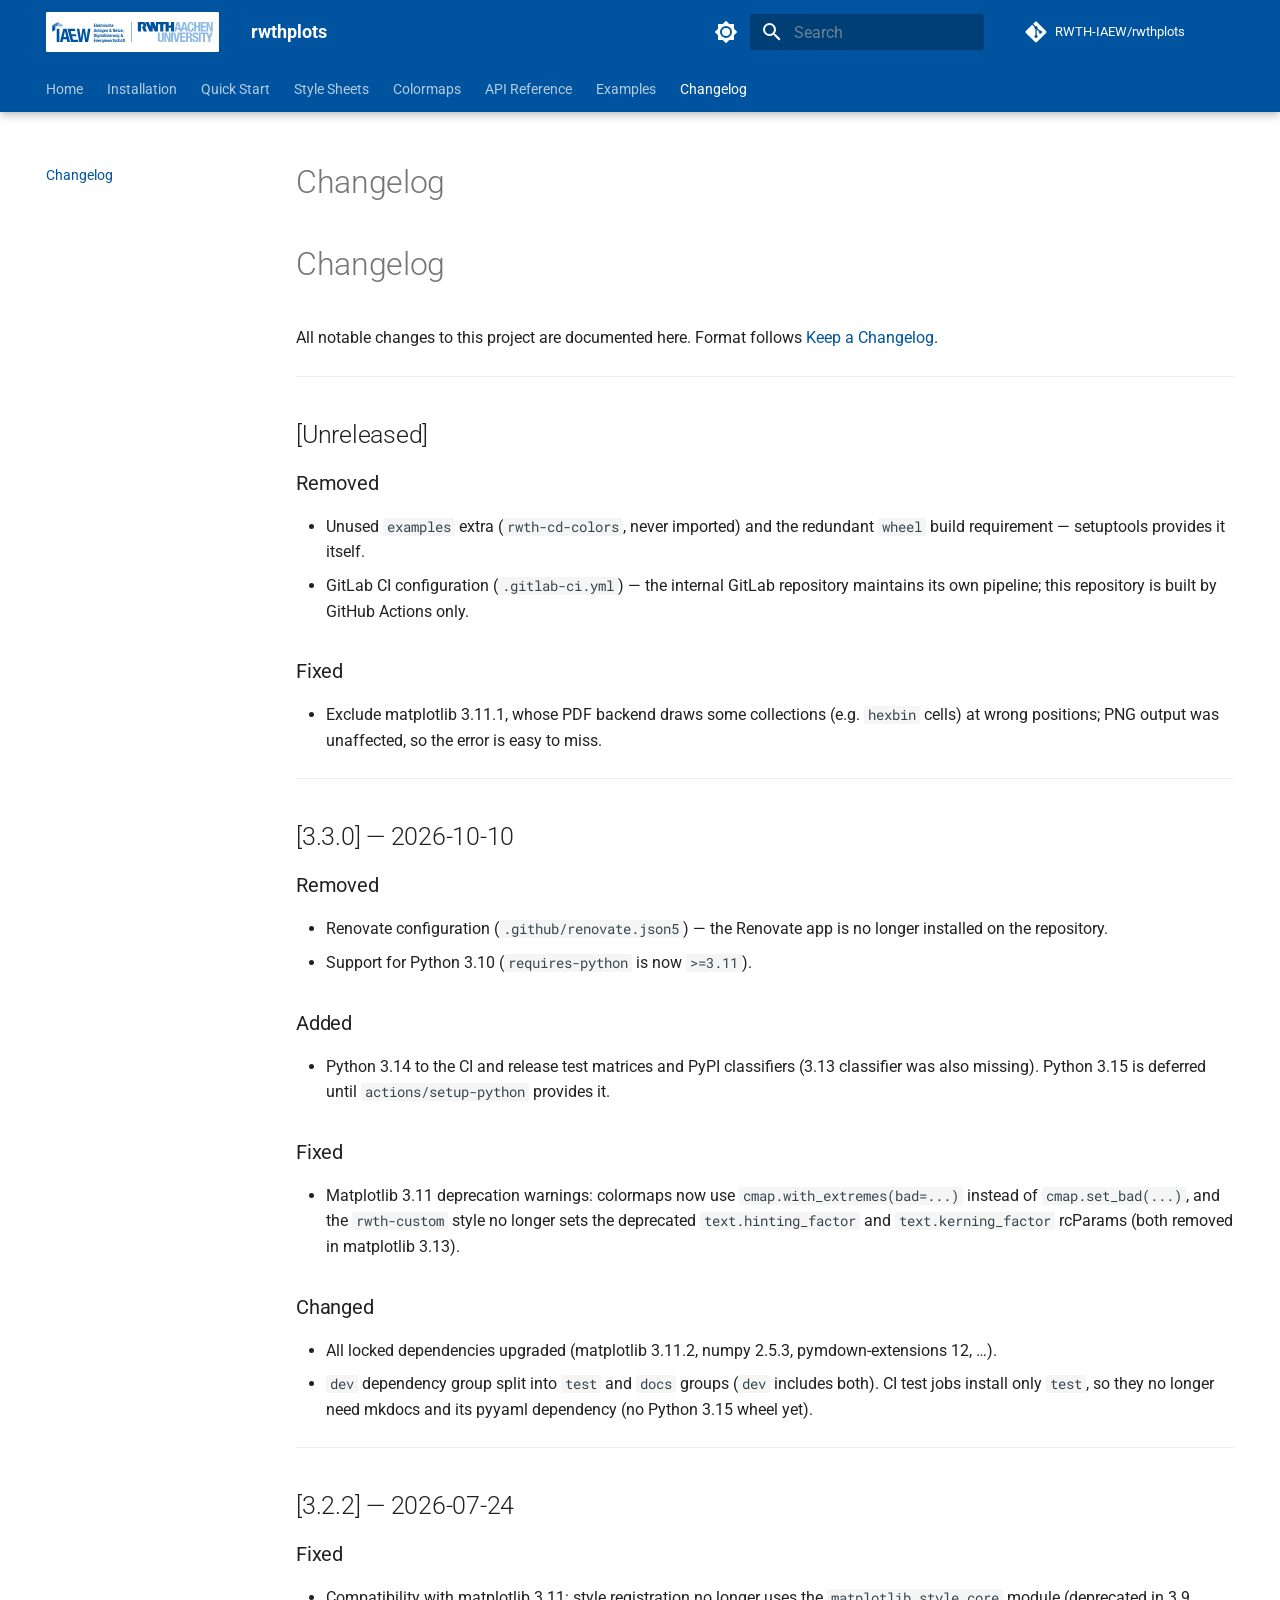
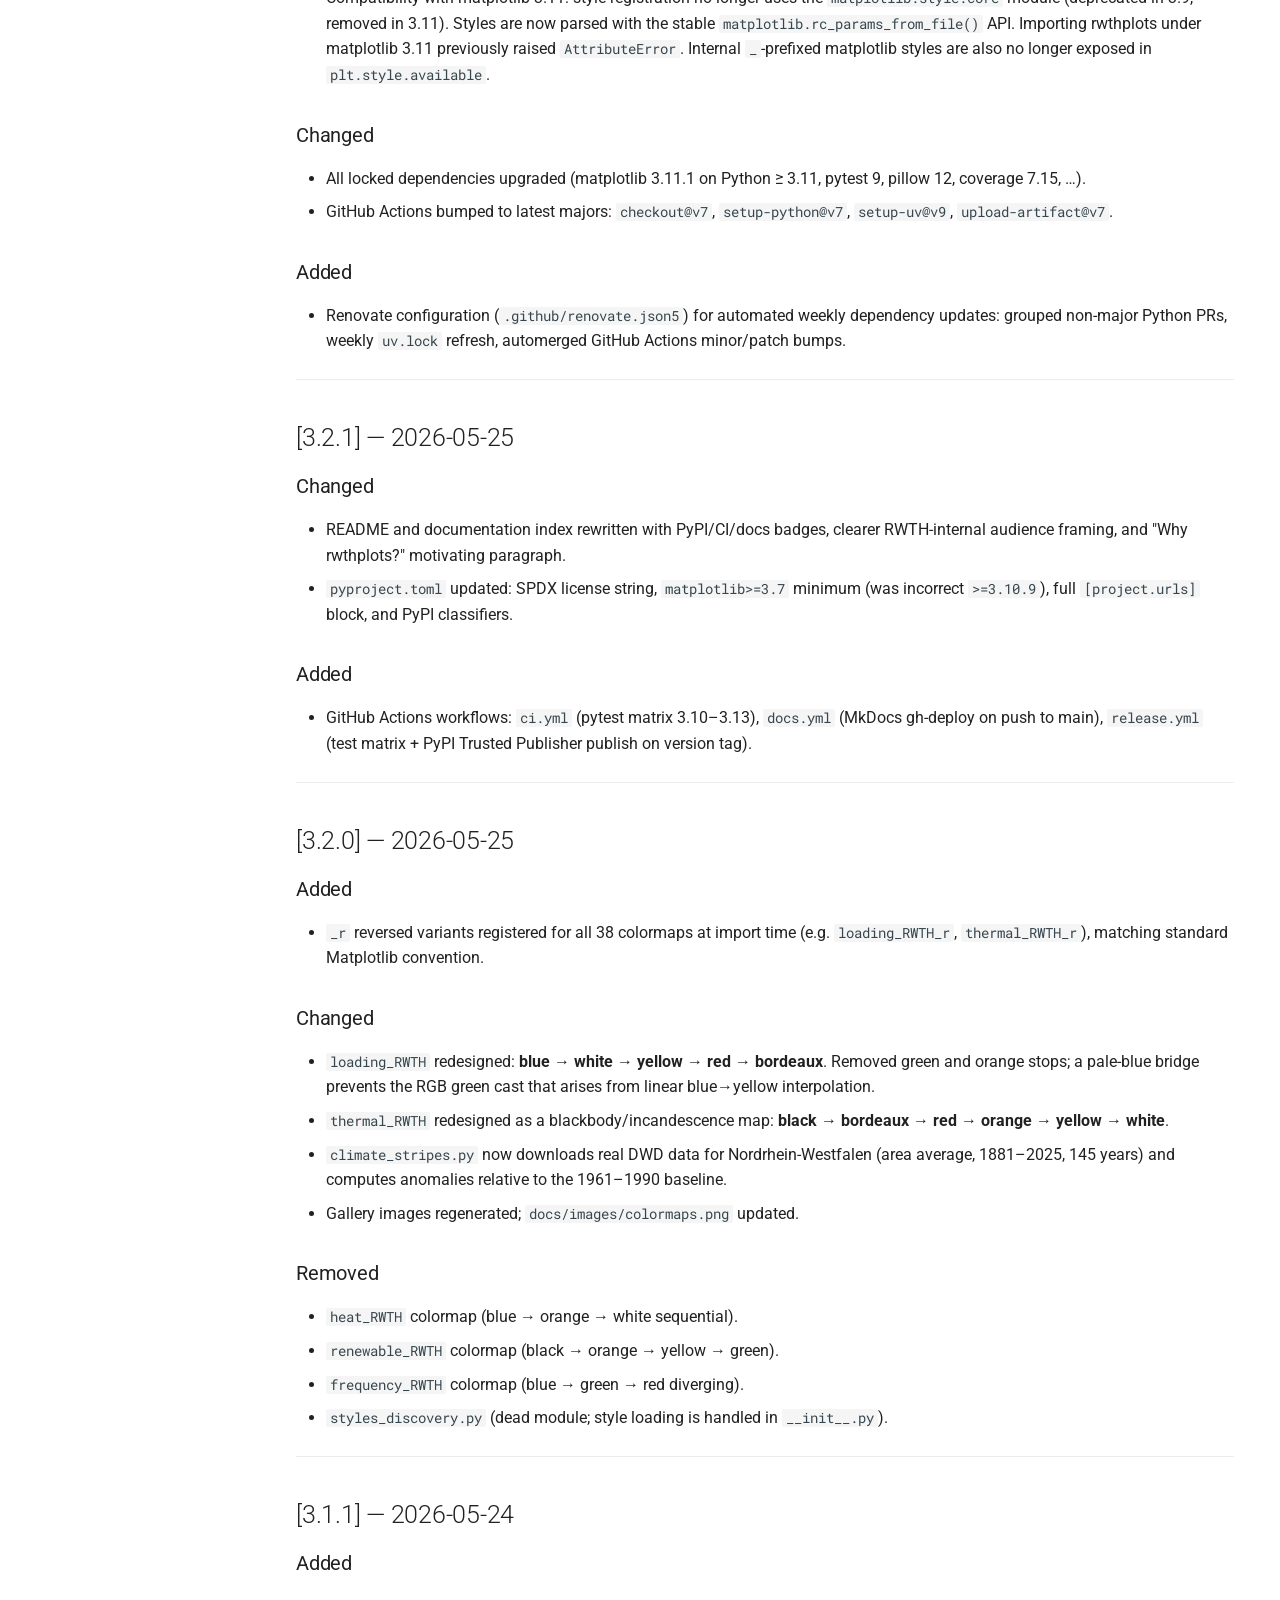
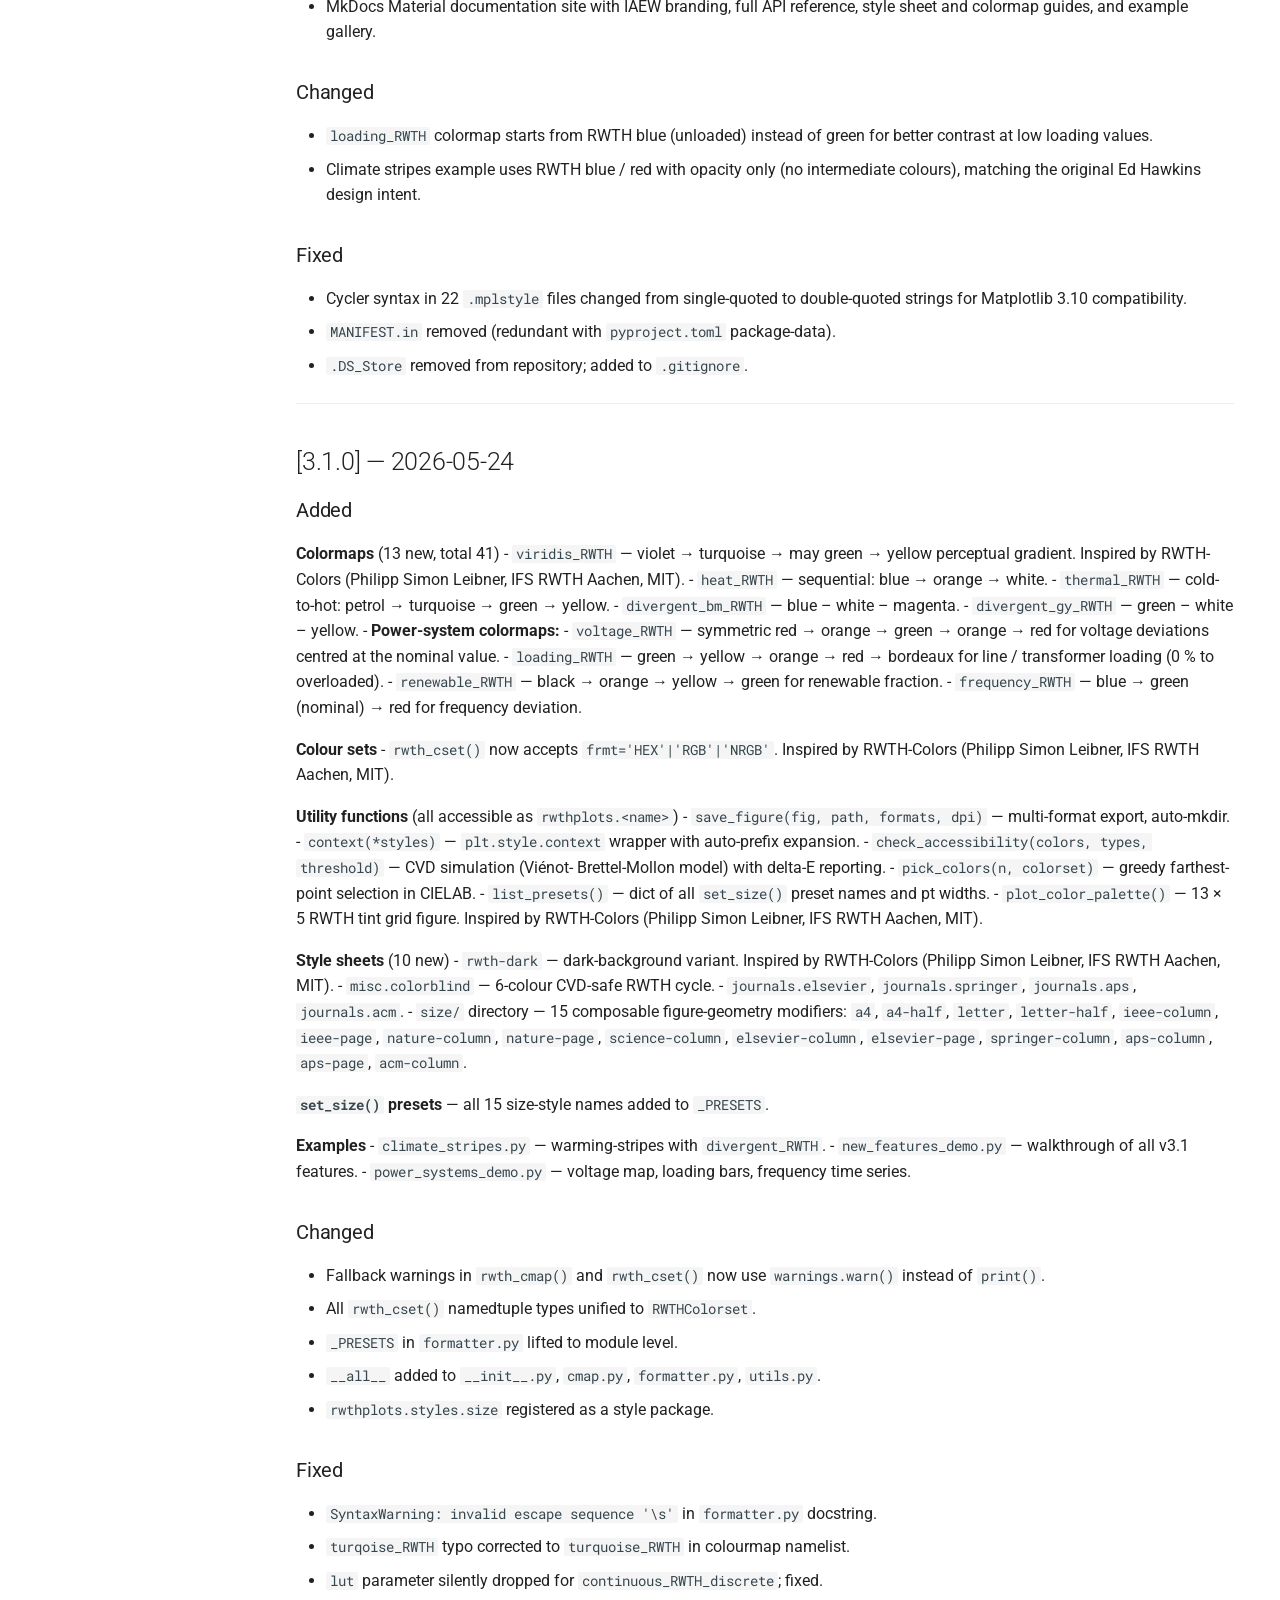
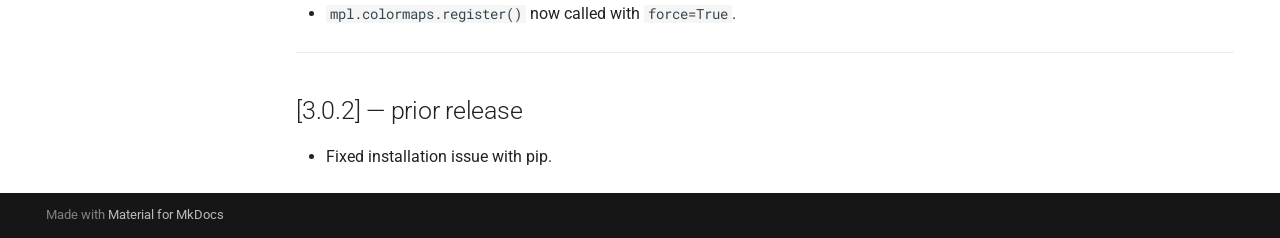
==== commit 098a1de9: "Deployed 870569b with MkDocs version: 1.6.1" ====
--- a/changelog/index.html
+++ b/changelog/index.html
@@ -860,8 +860,16 @@
 <h2 id="unreleased">[Unreleased]<a class="headerlink" href="#unreleased" title="Permanent link">&para;</a></h2>
 <h3 id="removed">Removed<a class="headerlink" href="#removed" title="Permanent link">&para;</a></h3>
 <ul>
+<li>Unused <code>examples</code> extra (<code>rwth-cd-colors</code>, never imported) and the
+  redundant <code>wheel</code> build requirement — setuptools provides it itself.</li>
 <li>GitLab CI configuration (<code>.gitlab-ci.yml</code>) — the internal GitLab repository
   maintains its own pipeline; this repository is built by GitHub Actions only.</li>
+</ul>
+<h3 id="fixed">Fixed<a class="headerlink" href="#fixed" title="Permanent link">&para;</a></h3>
+<ul>
+<li>Exclude matplotlib 3.11.1, whose PDF backend draws some collections (e.g.
+  <code>hexbin</code> cells) at wrong positions; PNG output was unaffected, so the
+  error is easy to miss.</li>
 </ul>
 <hr />
 <h2 id="330-2026-10-10">[3.3.0] — 2026-10-10<a class="headerlink" href="#330-2026-10-10" title="Permanent link">&para;</a></h2>
@@ -877,7 +885,7 @@
   (3.13 classifier was also missing). Python 3.15 is deferred until
   <code>actions/setup-python</code> provides it.</li>
 </ul>
-<h3 id="fixed">Fixed<a class="headerlink" href="#fixed" title="Permanent link">&para;</a></h3>
+<h3 id="fixed_1">Fixed<a class="headerlink" href="#fixed_1" title="Permanent link">&para;</a></h3>
 <ul>
 <li>Matplotlib 3.11 deprecation warnings: colormaps now use
   <code>cmap.with_extremes(bad=...)</code> instead of <code>cmap.set_bad(...)</code>, and the
@@ -894,7 +902,7 @@
 </ul>
 <hr />
 <h2 id="322-2026-07-24">[3.2.2] — 2026-07-24<a class="headerlink" href="#322-2026-07-24" title="Permanent link">&para;</a></h2>
-<h3 id="fixed_1">Fixed<a class="headerlink" href="#fixed_1" title="Permanent link">&para;</a></h3>
+<h3 id="fixed_2">Fixed<a class="headerlink" href="#fixed_2" title="Permanent link">&para;</a></h3>
 <ul>
 <li>Compatibility with matplotlib 3.11: style registration no longer uses the
   <code>matplotlib.style.core</code> module (deprecated in 3.9, removed in 3.11).
@@ -972,7 +980,7 @@
 <li>Climate stripes example uses RWTH blue / red with opacity only (no
   intermediate colours), matching the original Ed Hawkins design intent.</li>
 </ul>
-<h3 id="fixed_2">Fixed<a class="headerlink" href="#fixed_2" title="Permanent link">&para;</a></h3>
+<h3 id="fixed_3">Fixed<a class="headerlink" href="#fixed_3" title="Permanent link">&para;</a></h3>
 <ul>
 <li>Cycler syntax in 22 <code>.mplstyle</code> files changed from single-quoted to
   double-quoted strings for Matplotlib 3.10 compatibility.</li>
@@ -1031,7 +1039,7 @@
 <li><code>__all__</code> added to <code>__init__.py</code>, <code>cmap.py</code>, <code>formatter.py</code>, <code>utils.py</code>.</li>
 <li><code>rwthplots.styles.size</code> registered as a style package.</li>
 </ul>
-<h3 id="fixed_3">Fixed<a class="headerlink" href="#fixed_3" title="Permanent link">&para;</a></h3>
+<h3 id="fixed_4">Fixed<a class="headerlink" href="#fixed_4" title="Permanent link">&para;</a></h3>
 <ul>
 <li><code>SyntaxWarning: invalid escape sequence '\s'</code> in <code>formatter.py</code> docstring.</li>
 <li><code>turqoise_RWTH</code> typo corrected to <code>turquoise_RWTH</code> in colourmap namelist.</li>
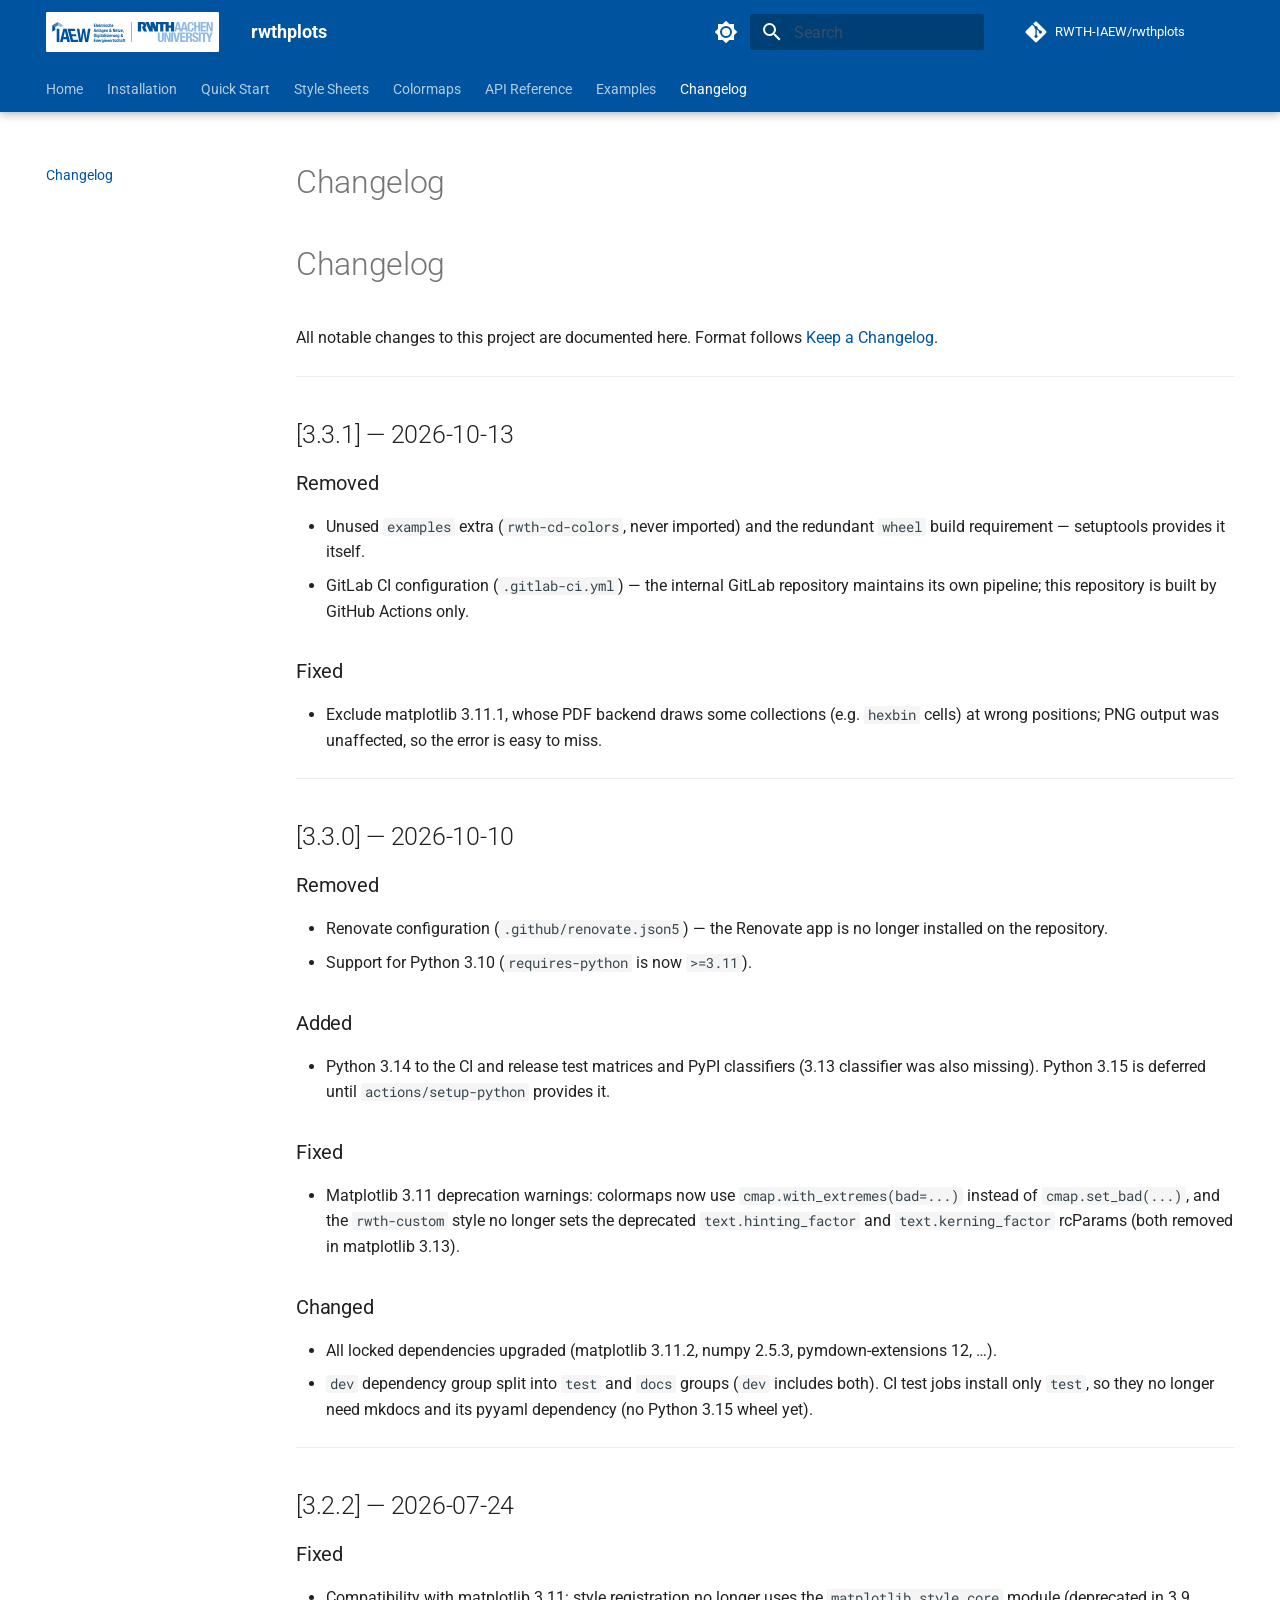
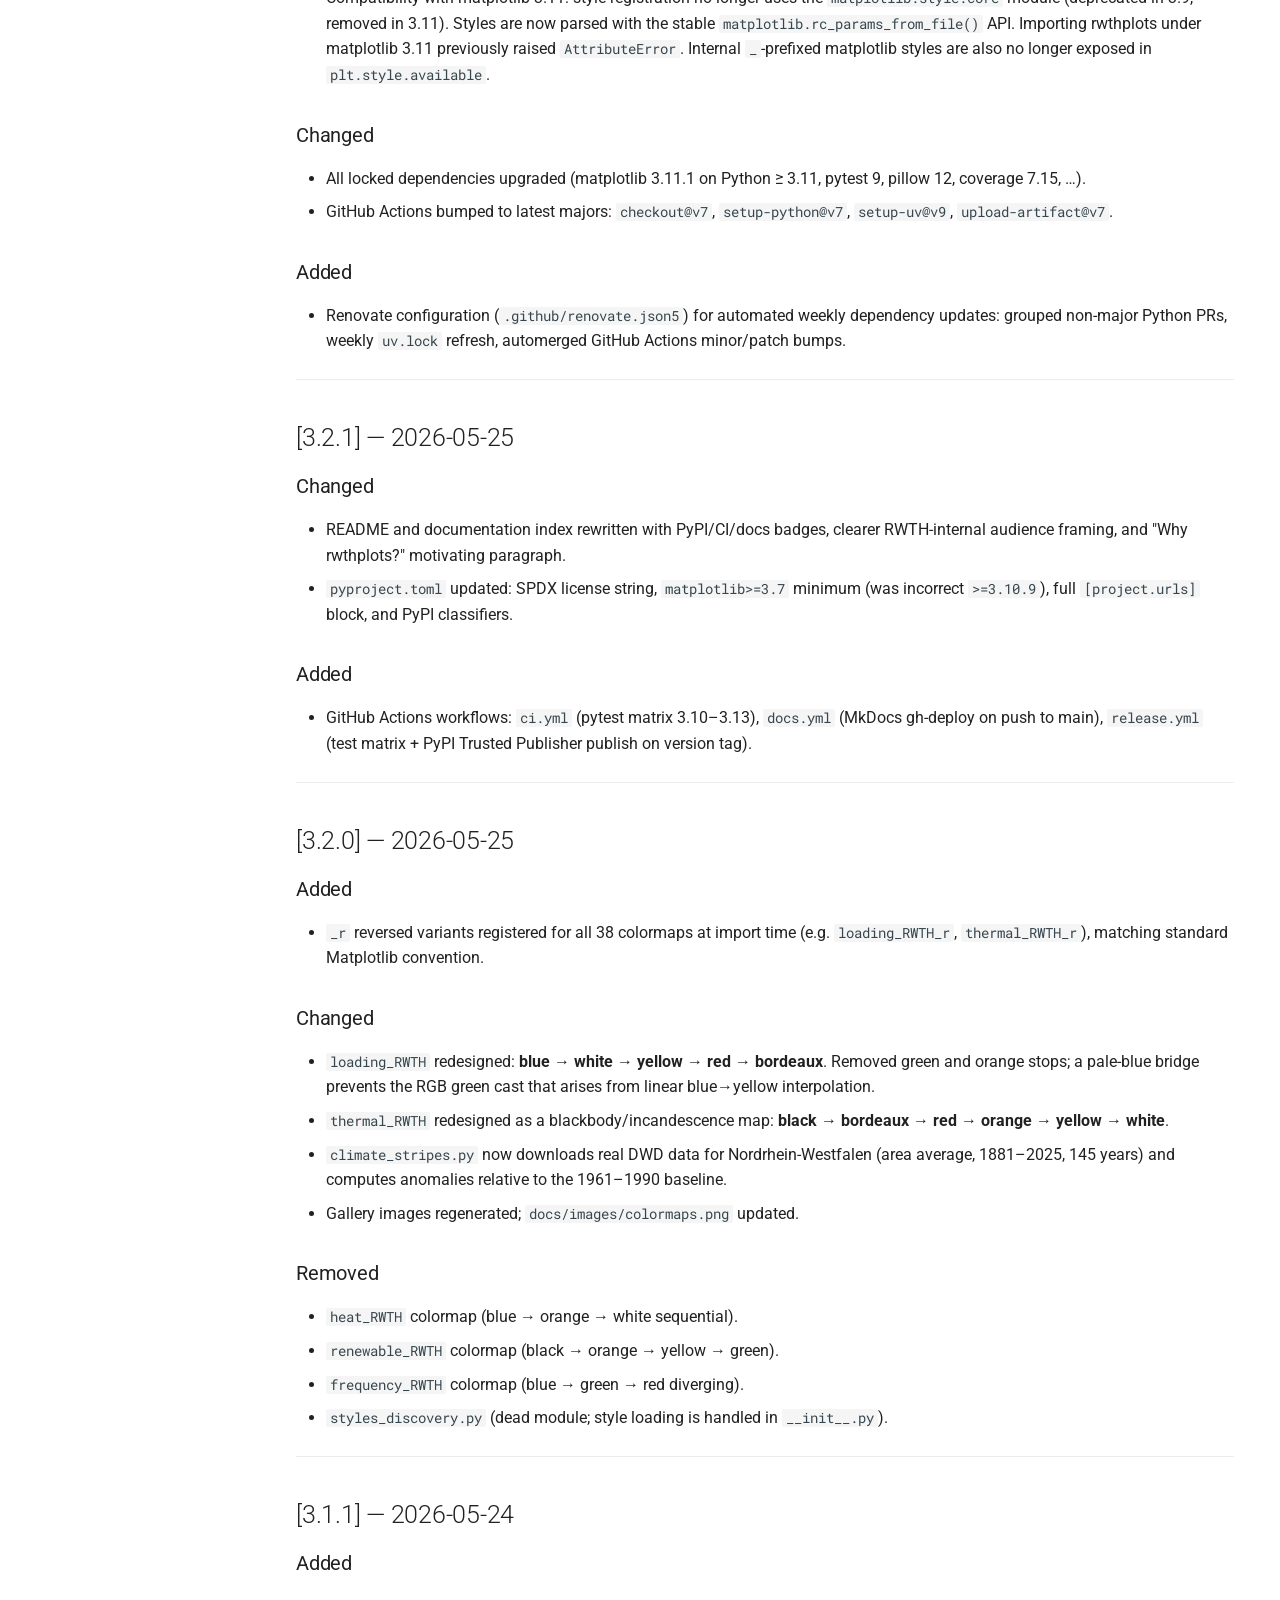
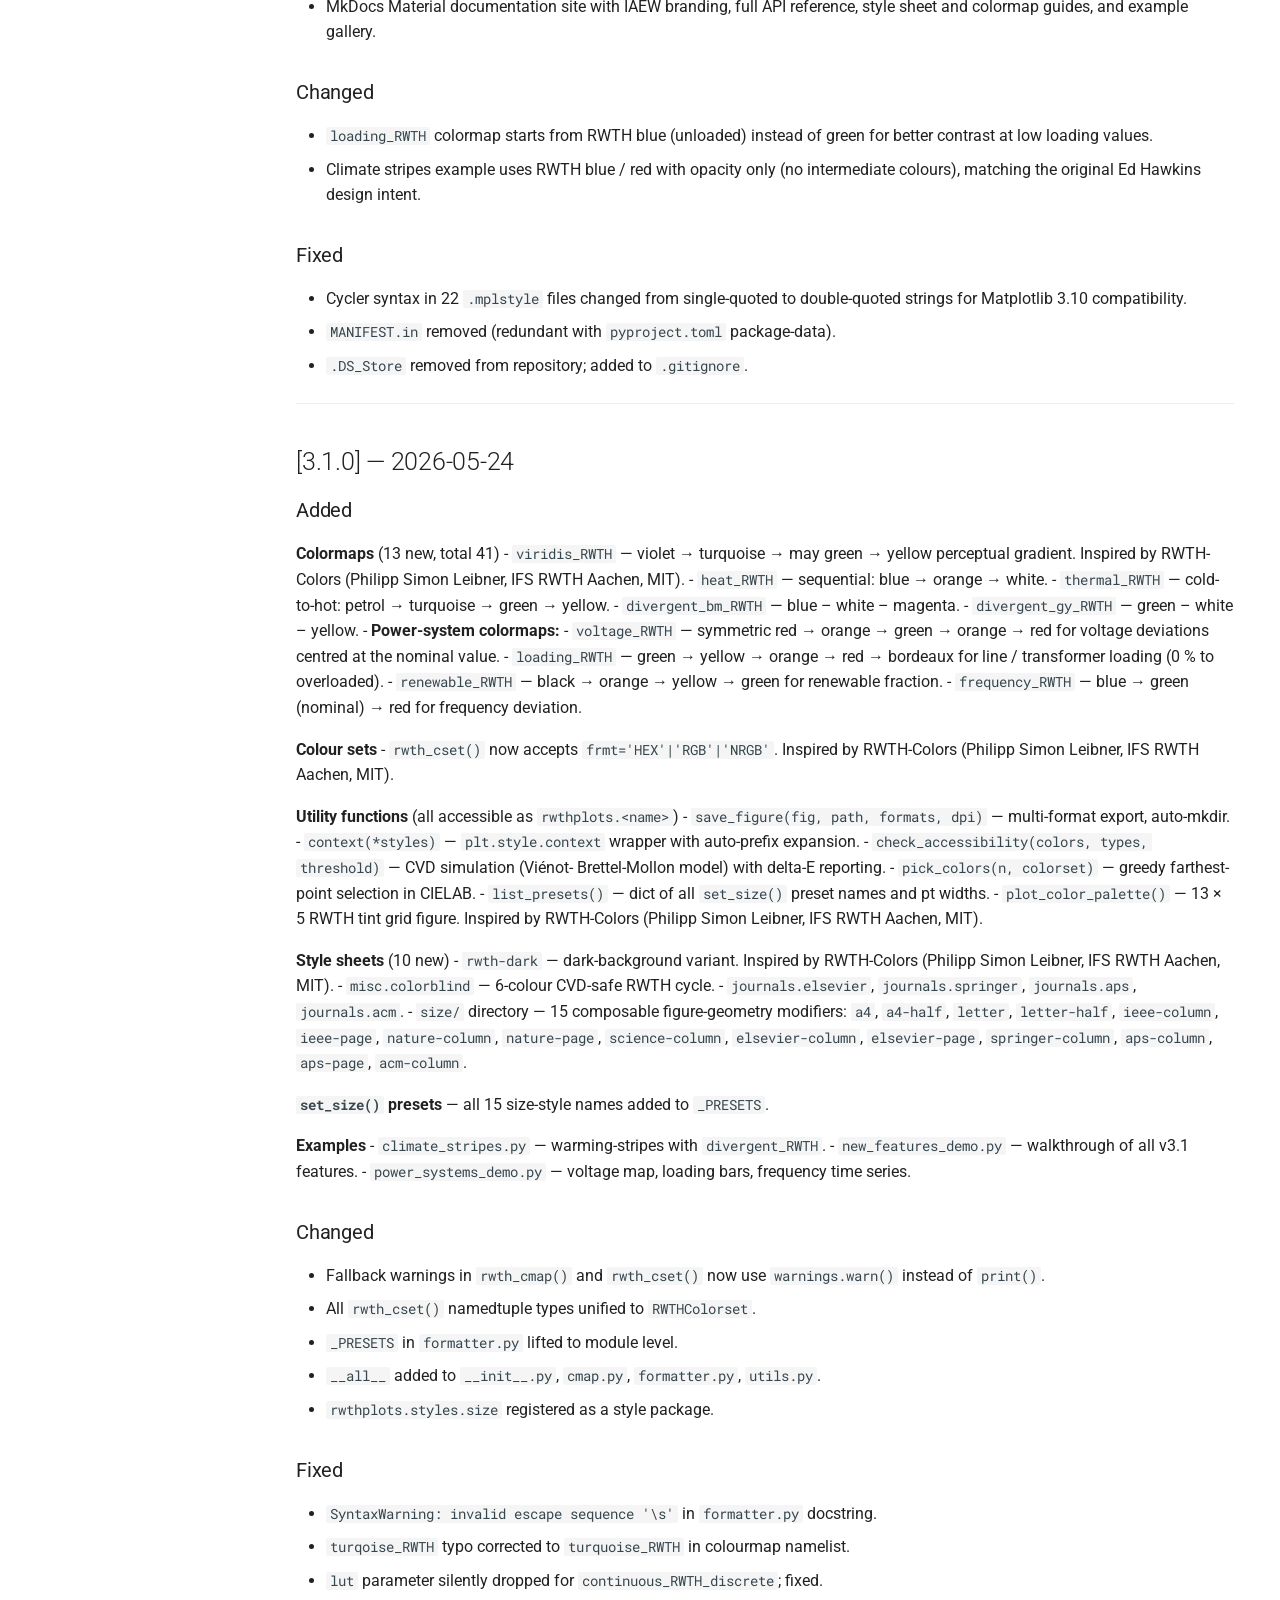
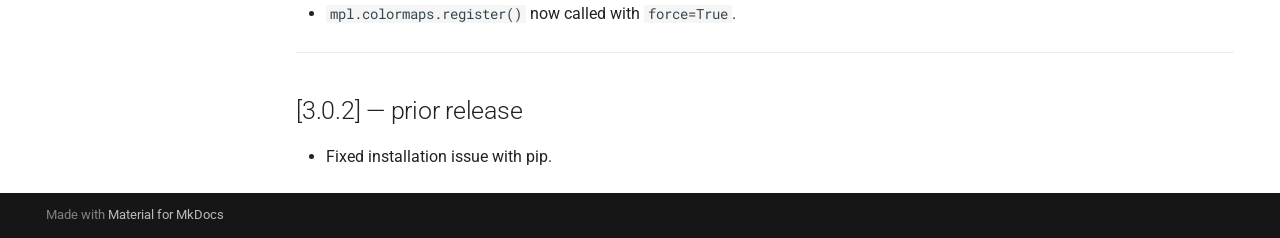
==== commit 7a37aeae: "Deployed 81f3fb2 with MkDocs version: 1.6.1" ====
--- a/changelog/index.html
+++ b/changelog/index.html
@@ -857,7 +857,7 @@
 <p>All notable changes to this project are documented here.
 Format follows <a href="https://keepachangelog.com/en/1.1.0/">Keep a Changelog</a>.</p>
 <hr />
-<h2 id="unreleased">[Unreleased]<a class="headerlink" href="#unreleased" title="Permanent link">&para;</a></h2>
+<h2 id="331-2026-10-13">[3.3.1] — 2026-10-13<a class="headerlink" href="#331-2026-10-13" title="Permanent link">&para;</a></h2>
 <h3 id="removed">Removed<a class="headerlink" href="#removed" title="Permanent link">&para;</a></h3>
 <ul>
 <li>Unused <code>examples</code> extra (<code>rwth-cd-colors</code>, never imported) and the
